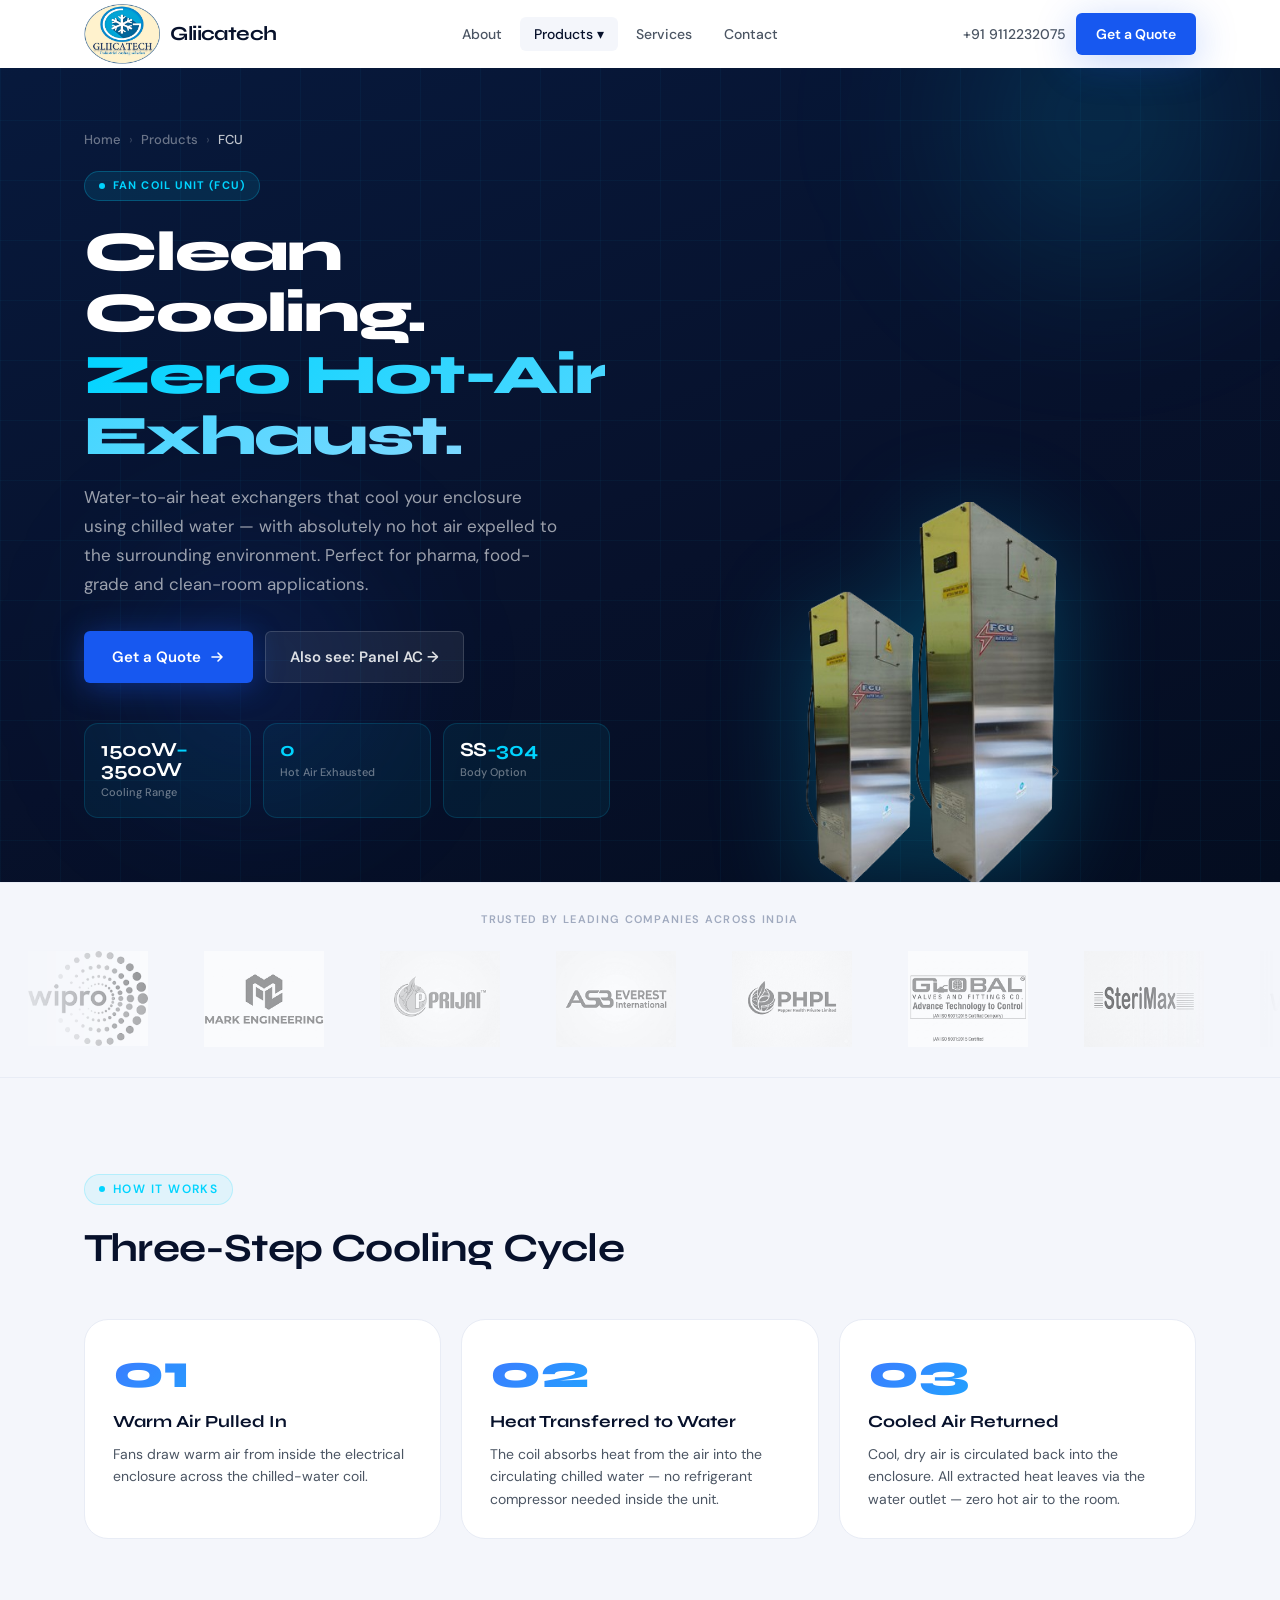
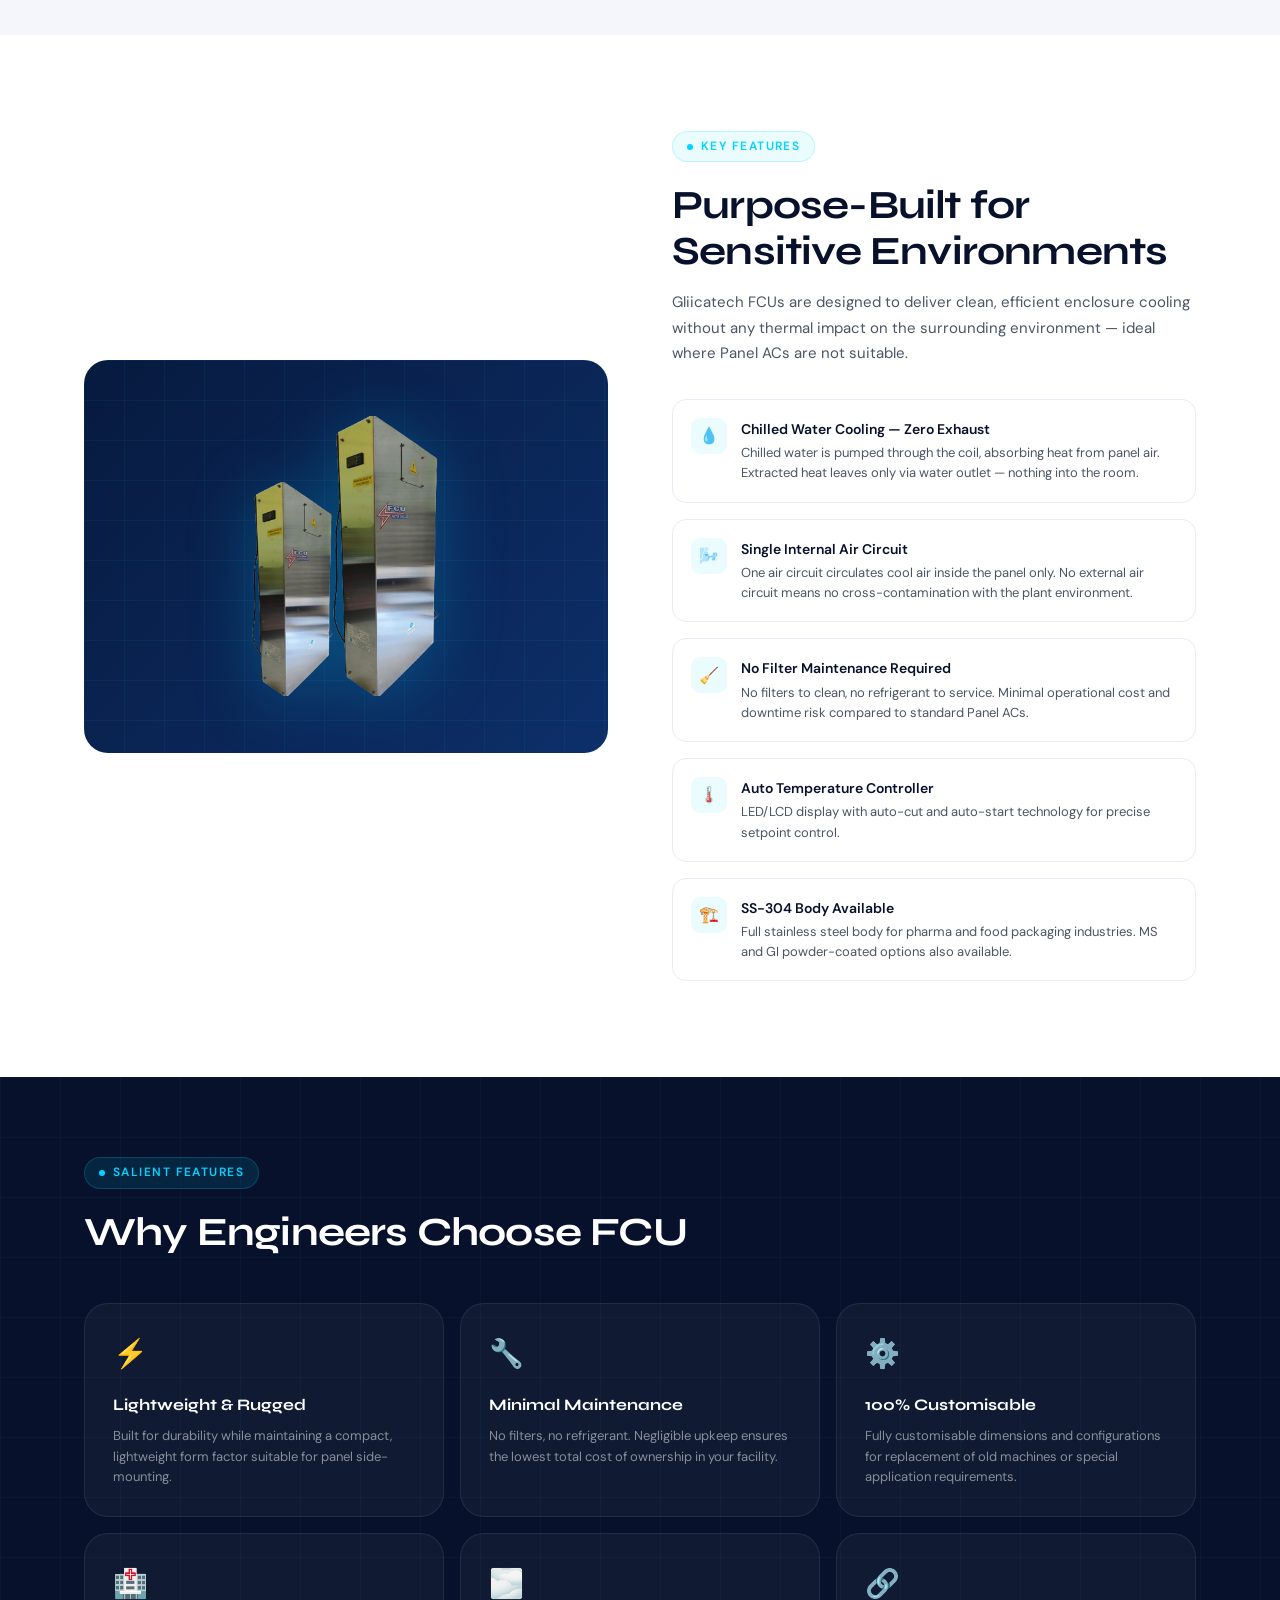
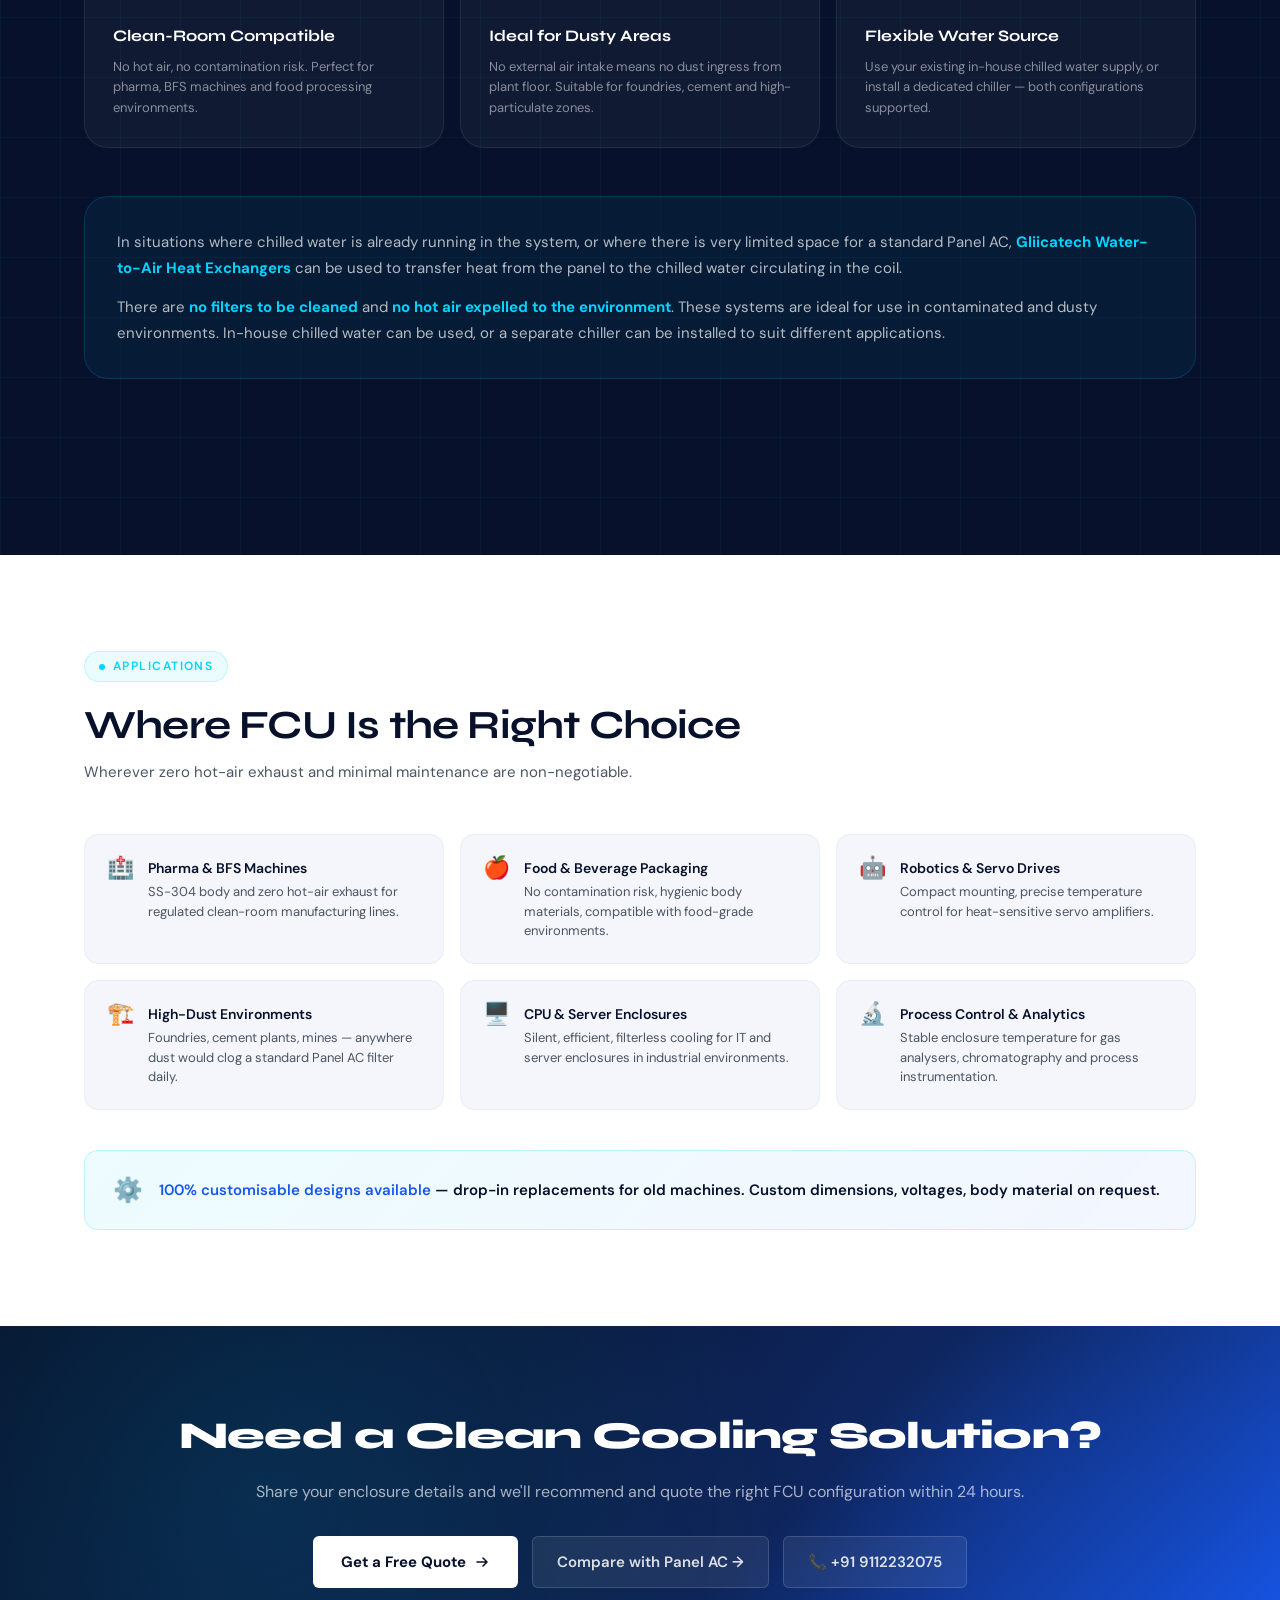
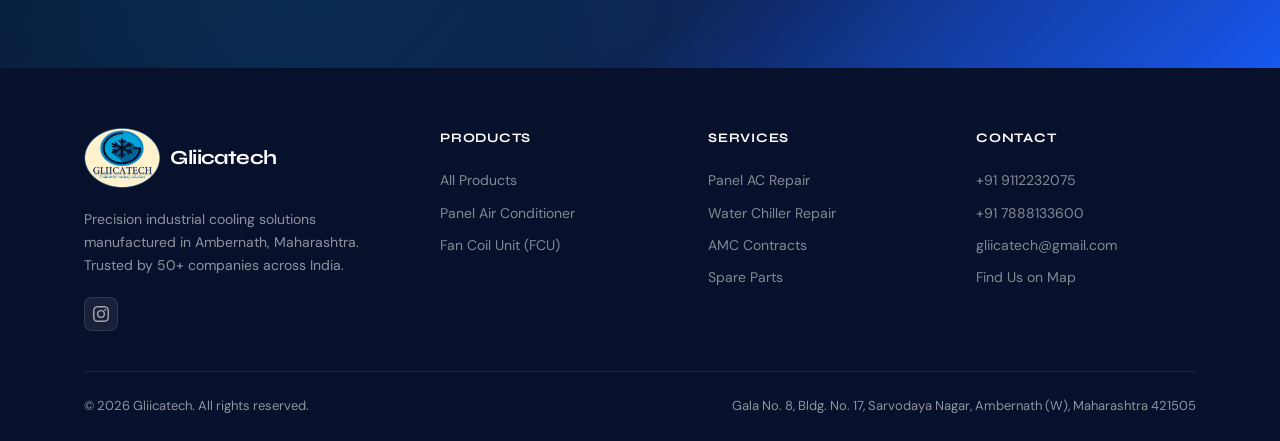
==== fan-coil-unit.html @ f449ea31 "1st commit" ====
<!DOCTYPE html>
<html lang="en">
<head>
  <meta charset="UTF-8">
  <meta name="viewport" content="width=device-width, initial-scale=1.0">
  <title>FCU for Electric Enclosures – Water-to-Air Heat Exchanger | Gliicatech</title>
  <meta name="description" content="Gliicatech FCU (Fan Coil Unit) cools electric enclosures using chilled water — zero hot-air exhaust to the environment. 1500W–3500W, SS-304 body option. Ideal for pharma, food packaging and clean rooms.">
  <meta name="robots" content="index, follow">
  <link rel="canonical" href="https://gliicatechcooling.in/fan-coil-unit.html">
  <meta property="og:type" content="website">
  <meta property="og:url" content="https://gliicatechcooling.in/fan-coil-unit.html">
  <meta property="og:title" content="FCU – Fan Coil Unit for Electric Enclosures | Gliicatech">
  <meta property="og:description" content="Water-to-air heat exchanger for industrial enclosures. Zero hot-air exhaust, 1500W–3500W, SS-304 body. Ideal for pharma and clean-room environments.">
  <meta property="og:image" content="https://gliicatechcooling.in/assets/img/fuc.png">
  <link rel="icon" href="assets/img/favicon.ico" type="image/x-icon">
  <link rel="preconnect" href="https://fonts.googleapis.com">
  <link rel="preconnect" href="https://fonts.gstatic.com" crossorigin>
  <link href="https://fonts.googleapis.com/css2?family=Syne:wght@600;700;800&family=DM+Sans:wght@300;400;500;600&display=swap" rel="stylesheet">
  <script type="application/ld+json">
  {"@context":"https://schema.org","@graph":[{"@type":"WebPage","name":"FCU for Electric Enclosures – Gliicatech","url":"https://gliicatechcooling.in/fan-coil-unit.html","breadcrumb":{"@type":"BreadcrumbList","itemListElement":[{"@type":"ListItem","position":1,"name":"Home","item":"https://gliicatechcooling.in/"},{"@type":"ListItem","position":2,"name":"Products","item":"https://gliicatechcooling.in/products.html"},{"@type":"ListItem","position":3,"name":"FCU","item":"https://gliicatechcooling.in/fan-coil-unit.html"}]}},{"@type":"Product","name":"Gliicatech Fan Coil Unit (FCU)","description":"Water-to-air heat exchanger for industrial electric enclosures. Zero hot-air exhaust. 1500W to 3500W cooling capacity.","brand":{"@type":"Brand","name":"Gliicatech"},"manufacturer":{"@type":"Organization","name":"Gliicatech","url":"https://gliicatechcooling.in"},"offers":{"@type":"Offer","priceCurrency":"INR","availability":"https://schema.org/InStock","seller":{"@type":"Organization","name":"Gliicatech"}}}]}
  </script>
  <style>
    :root{--navy:#07112b;--navy-mid:#0d1f4a;--navy-light:#162860;--blue:#1758f0;--blue-bright:#3d7aff;--cyan:#00d4ff;--white:#ffffff;--off-white:#f4f6fb;--grey-100:#e8ecf5;--grey-300:#a0aabf;--text:#111827;--text-light:#4b5563;--font-head:'Syne',sans-serif;--font-body:'DM Sans',sans-serif;--radius-sm:6px;--radius-md:14px;--radius-lg:24px;--shadow-card:0 2px 20px rgba(7,17,43,.08),0 1px 4px rgba(7,17,43,.04);--shadow-blue:0 8px 40px rgba(23,88,240,.25);--transition:0.28s cubic-bezier(.4,0,.2,1);}
    *,*::before,*::after{box-sizing:border-box;margin:0;padding:0;}
    html{scroll-behavior:smooth;}
    body{font-family:var(--font-body);color:var(--text);background:var(--white);line-height:1.6;-webkit-font-smoothing:antialiased;}
    img{max-width:100%;height:auto;display:block;}
    a{text-decoration:none;color:inherit;}
    ul{list-style:none;}
    .container{max-width:1160px;margin:0 auto;padding:0 24px;}
    .section-tag{display:inline-flex;align-items:center;gap:8px;font-size:12px;font-weight:600;letter-spacing:.12em;text-transform:uppercase;color:var(--cyan);background:rgba(0,212,255,.08);border:1px solid rgba(0,212,255,.2);padding:5px 14px;border-radius:99px;margin-bottom:20px;}
    .section-tag::before{content:'';width:6px;height:6px;background:var(--cyan);border-radius:50%;flex-shrink:0;}
    .section-heading{font-family:var(--font-head);font-size:clamp(26px,3.5vw,40px);font-weight:700;line-height:1.15;color:var(--navy);letter-spacing:-.02em;}
    .btn-primary{display:inline-flex;align-items:center;gap:8px;background:var(--blue);color:#fff;font-family:var(--font-body);font-size:15px;font-weight:600;padding:14px 28px;border-radius:var(--radius-sm);border:none;cursor:pointer;transition:var(--transition);box-shadow:var(--shadow-blue);}
    .btn-primary:hover{background:var(--blue-bright);transform:translateY(-2px);}
    .btn-ghost{display:inline-flex;align-items:center;gap:8px;background:transparent;color:var(--navy);font-family:var(--font-body);font-size:15px;font-weight:600;padding:13px 24px;border-radius:var(--radius-sm);border:1.5px solid var(--grey-100);cursor:pointer;transition:var(--transition);}
    .btn-ghost:hover{border-color:var(--blue);color:var(--blue);}

    /* NAV */
    #navbar{position:fixed;top:0;background-color: white;left:0;right:0;z-index:1000;transition:var(--transition);}
    #navbar.scrolled{background:rgba(255,255,255,.92);backdrop-filter:blur(20px);-webkit-backdrop-filter:blur(20px);border-bottom:1px solid var(--grey-100);box-shadow:0 2px 24px rgba(7,17,43,.06);}
    .nav-inner{display:flex;align-items:center;justify-content:space-between;height:68px;}
    .nav-logo{display:flex;align-items:center;gap:10px;}
    .nav-logo-img{height:60px;width:auto;object-fit:contain;}
    .nav-logo-text{font-family:var(--font-head);font-size:20px;font-weight:700;color:var(--navy);letter-spacing:-.03em;}
    .nav-links{display:flex;align-items:center;gap:4px;}
    .nav-links a{font-size:14px;font-weight:500;color:var(--text-light);padding:8px 14px;border-radius:var(--radius-sm);transition:var(--transition);}
    .nav-links a:hover,.nav-links a.active{color:var(--navy);background:var(--off-white);}
    .nav-links .dropdown{position:relative;}
    .nav-links .dropdown-menu{position:absolute;top:calc(100% + 8px);left:50%;transform:translateX(-50%) translateY(-6px);background:white;border:1px solid var(--grey-100);border-radius:var(--radius-md);padding:8px;min-width:180px;box-shadow:var(--shadow-card);opacity:0;pointer-events:none;transition:var(--transition);}
    .nav-links .dropdown:hover .dropdown-menu{opacity:1;pointer-events:all;transform:translateX(-50%) translateY(0);}
    .nav-links .dropdown-menu a{display:flex;align-items:center;gap:10px;padding:10px 14px;border-radius:var(--radius-sm);color:var(--text);font-size:14px;font-weight:500;width:100%;}
    .nav-links .dropdown-menu a:hover{background:var(--off-white);color:var(--blue);}
    .nav-cta{display:flex;align-items:center;gap:10px;}
    .nav-cta a:first-child{font-size:14px;font-weight:500;color:var(--text-light);transition:var(--transition);}
    .nav-cta a:first-child:hover{color:var(--navy);}
    .hamburger{display:none;flex-direction:column;gap:5px;cursor:pointer;padding:4px;background:none;border:none;}
    .hamburger span{display:block;width:22px;height:2px;background:var(--navy);border-radius:2px;}
    .mobile-menu{display:none;flex-direction:column;background:white;border-top:1px solid var(--grey-100);padding:16px 24px 24px;gap:4px;}
    .mobile-menu.open{display:flex;}
    .mobile-menu a{font-size:16px;font-weight:500;color:var(--text);padding:12px 0;border-bottom:1px solid var(--grey-100);display:block;}

    /* PAGE HERO — FCU uses deeper blue-navy gradient */
    .page-hero{background:linear-gradient(160deg,#071A3E 0%,#07112b 60%,#040D20 100%);padding:130px 0 0;position:relative;overflow:hidden;}
    .page-hero::before{content:'';position:absolute;inset:0;background-image:linear-gradient(rgba(0,212,255,.04) 1px,transparent 1px),linear-gradient(90deg,rgba(0,212,255,.04) 1px,transparent 1px);background-size:60px 60px;}
    .hero-orb{position:absolute;border-radius:50%;filter:blur(80px);pointer-events:none;}
    .hero-orb-1{width:400px;height:400px;background:radial-gradient(circle,rgba(0,212,255,.2) 0%,transparent 70%);top:-80px;right:-20px;}
    .hero-orb-2{width:300px;height:300px;background:radial-gradient(circle,rgba(23,88,240,.25) 0%,transparent 70%);bottom:60px;left:8%;}
    .hero-inner{position:relative;z-index:1;display:grid;grid-template-columns:1fr 1fr;gap:60px;align-items:flex-end;}
    .hero-text{padding-bottom:64px;}
    .breadcrumb{display:flex;align-items:center;gap:8px;margin-bottom:20px;}
    .breadcrumb a,.breadcrumb span{font-size:13px;font-weight:500;color:rgba(255,255,255,.4);transition:var(--transition);}
    .breadcrumb a:hover{color:rgba(255,255,255,.75);}
    .breadcrumb .sep{color:rgba(255,255,255,.18);}
    .breadcrumb .current{color:rgba(255,255,255,.75);}
    .hero-badge{display:inline-flex;align-items:center;gap:8px;background:rgba(0,212,255,.1);border:1px solid rgba(0,212,255,.25);color:var(--cyan);font-size:11px;font-weight:700;letter-spacing:.1em;text-transform:uppercase;padding:5px 14px;border-radius:99px;margin-bottom:20px;}
    .hero-badge-dot{width:6px;height:6px;background:var(--cyan);border-radius:50%;animation:pulse 2s ease infinite;}
    @keyframes pulse{0%,100%{opacity:1;transform:scale(1);}50%{opacity:.6;transform:scale(1.3);}}
    .hero-title{font-family:var(--font-head);font-size:clamp(32px,5vw,56px);font-weight:800;color:white;letter-spacing:-.03em;line-height:1.1;margin-bottom:16px;}
    .hero-title .accent{background:linear-gradient(135deg,var(--cyan),#7dd8ff);-webkit-background-clip:text;-webkit-text-fill-color:transparent;background-clip:text;}
    .hero-desc{font-size:17px;color:rgba(255,255,255,.6);line-height:1.7;margin-bottom:32px;max-width:480px;}
    .hero-actions{display:flex;gap:12px;flex-wrap:wrap;margin-bottom:40px;}
    .btn-primary-hero{display:inline-flex;align-items:center;gap:8px;background:var(--blue);color:white;font-family:var(--font-body);font-size:15px;font-weight:600;padding:14px 28px;border-radius:var(--radius-sm);border:none;cursor:pointer;transition:var(--transition);box-shadow:0 4px 30px rgba(23,88,240,.4);}
    .btn-primary-hero:hover{background:var(--blue-bright);transform:translateY(-2px);}
    .btn-ghost-hero{display:inline-flex;align-items:center;gap:8px;background:rgba(255,255,255,.07);color:rgba(255,255,255,.85);font-family:var(--font-body);font-size:15px;font-weight:600;padding:13px 24px;border-radius:var(--radius-sm);border:1px solid rgba(255,255,255,.15);cursor:pointer;transition:var(--transition);}
    .btn-ghost-hero:hover{background:rgba(255,255,255,.12);color:white;}
    .hero-quick-specs{display:grid;grid-template-columns:repeat(3,1fr);gap:12px;}
    .qs-card{background:rgba(0,212,255,.06);border:1px solid rgba(0,212,255,.15);border-radius:var(--radius-md);padding:16px;}
    .qs-value{font-family:var(--font-head);font-size:20px;font-weight:700;color:white;letter-spacing:-.02em;line-height:1;margin-bottom:4px;}
    .qs-value em{color:var(--cyan);font-style:normal;}
    .qs-label{font-size:11px;color:rgba(255,255,255,.4);font-weight:500;}
    .hero-img-col{display:flex;align-items:flex-end;justify-content:center;}
    .hero-product-img{max-height:380px;width:auto;object-fit:contain;filter:drop-shadow(0 16px 48px rgba(0,212,255,.25));animation:floatUp .9s ease both;}
    @keyframes floatUp{from{opacity:0;transform:translateY(30px);}to{opacity:1;transform:translateY(0);}}
    .hero-img-placeholder{font-size:160px;line-height:1;padding-bottom:20px;filter:drop-shadow(0 8px 32px rgba(0,212,255,.3));}

    /* CLIENTS */
    #clients{background:var(--off-white);border-top:1px solid var(--grey-100);border-bottom:1px solid var(--grey-100);padding:28px 0;overflow:hidden;}
    .clients-label{font-size:11px;font-weight:600;letter-spacing:.12em;text-transform:uppercase;color:var(--grey-300);text-align:center;margin-bottom:20px;}
    .ticker-wrap{overflow:hidden;mask-image:linear-gradient(to right,transparent,black 12%,black 88%,transparent);-webkit-mask-image:linear-gradient(to right,transparent,black 12%,black 88%,transparent);}
    .ticker-track{display:flex;align-items:center;animation:ticker 40s linear infinite;width:max-content;}
    .ticker-track:hover{animation-play-state:paused;}
    .ticker-logo-item{flex-shrink:0;display:flex;align-items:center;justify-content:center;padding:0 28px;}
    .ticker-logo-item img{height:100px;width:auto;max-width:120px;object-fit:contain;filter:grayscale(100%) opacity(0.55);transition:filter var(--transition);}
    .ticker-logo-item:hover img{filter:grayscale(0%) opacity(1);}
    @keyframes ticker{0%{transform:translateX(0);}100%{transform:translateX(-50%);}}

    /* HOW IT WORKS */
    #how{padding:96px 0;background:var(--off-white);}
    .how-grid{display:grid;grid-template-columns:repeat(3,1fr);gap:20px;margin-top:48px;}
    .how-step{background:white;border:1px solid var(--grey-100);border-radius:var(--radius-lg);padding:28px;position:relative;transition:var(--transition);}
    .how-step:hover{border-color:rgba(0,212,255,.3);box-shadow:var(--shadow-card);}
    .how-step-num{font-family:var(--font-head);font-size:48px;font-weight:800;background:linear-gradient(135deg,var(--blue-bright),var(--cyan));-webkit-background-clip:text;-webkit-text-fill-color:transparent;background-clip:text;line-height:1;margin-bottom:12px;}
    .how-step h4{font-family:var(--font-head);font-size:17px;font-weight:700;color:var(--navy);margin-bottom:8px;}
    .how-step p{font-size:14px;color:var(--text-light);line-height:1.6;}

    /* FEATURES */
    #features{padding:96px 0;}
    .features-grid{display:grid;grid-template-columns:1fr 1fr;gap:64px;align-items:center;}
    .features-img-wrap{border-radius:var(--radius-lg);overflow:hidden;background:linear-gradient(135deg,#071A3E,#0D2F6A);aspect-ratio:4/3;display:flex;align-items:center;justify-content:center;position:relative;}
    .features-img-wrap::after{content:'';position:absolute;inset:0;background-image:linear-gradient(rgba(0,212,255,.06) 1px,transparent 1px),linear-gradient(90deg,rgba(0,212,255,.06) 1px,transparent 1px);background-size:40px 40px;}
    .features-real-img{position:relative;z-index:1;max-height:280px;width:auto;object-fit:contain;filter:drop-shadow(0 8px 32px rgba(0,212,255,.25));}
    .features-placeholder{position:relative;z-index:1;font-size:100px;filter:drop-shadow(0 4px 20px rgba(0,212,255,.25));}
    .feature-list{display:flex;flex-direction:column;gap:16px;margin-top:32px;}
    .feature-item{display:flex;gap:14px;align-items:flex-start;padding:18px;border:1px solid var(--grey-100);border-radius:var(--radius-md);transition:var(--transition);}
    .feature-item:hover{border-color:rgba(0,212,255,.3);background:rgba(0,212,255,.02);}
    .fi-icon{width:36px;height:36px;background:rgba(0,212,255,.08);border-radius:9px;display:flex;align-items:center;justify-content:center;font-size:16px;flex-shrink:0;}
    .fi-title{font-size:14px;font-weight:600;color:var(--navy);margin-bottom:3px;}
    .fi-desc{font-size:13px;color:var(--text-light);line-height:1.55;}

    /* SALIENT FEATURES */
    #salient{padding:0 0 96px;background:var(--navy);position:relative;overflow:hidden;}
    #salient::before{content:'';position:absolute;inset:0;background-image:linear-gradient(rgba(0,212,255,.04) 1px,transparent 1px),linear-gradient(90deg,rgba(0,212,255,.04) 1px,transparent 1px);background-size:60px 60px;}
    .salient-inner{position:relative;z-index:1;padding:80px 0;}
    #salient .section-tag{color:var(--cyan);background:rgba(0,212,255,.1);border-color:rgba(0,212,255,.2);}
    #salient .section-heading{color:white;}
    .salient-grid{display:grid;grid-template-columns:repeat(3,1fr);gap:16px;margin-top:48px;}
    .salient-card{background:rgba(255,255,255,.04);border:1px solid rgba(255,255,255,.08);border-radius:var(--radius-lg);padding:28px;transition:var(--transition);}
    .salient-card:hover{background:rgba(0,212,255,.06);border-color:rgba(0,212,255,.25);}
    .salient-icon{font-size:28px;margin-bottom:16px;}
    .salient-title{font-family:var(--font-head);font-size:16px;font-weight:700;color:white;margin-bottom:8px;}
    .salient-desc{font-size:13px;color:rgba(255,255,255,.5);line-height:1.6;}

    /* INFO BLOCK */
    .info-block{background:rgba(0,212,255,.05);border:1px solid rgba(0,212,255,.15);border-radius:var(--radius-lg);padding:32px;margin-top:48px;position:relative;z-index:1;}
    .info-block p{font-size:15px;color:rgba(255,255,255,.7);line-height:1.75;margin-bottom:12px;}
    .info-block p:last-child{margin-bottom:0;}
    .info-block strong{color:var(--cyan);}

    /* APPLICATIONS */
    #applications{padding:96px 0;}
    .app-grid{display:grid;grid-template-columns:repeat(3,1fr);gap:16px;margin-top:48px;}
    .app-card{background:var(--off-white);border:1px solid var(--grey-100);border-radius:var(--radius-md);padding:22px;transition:var(--transition);display:flex;align-items:flex-start;gap:14px;}
    .app-card:hover{border-color:rgba(0,212,255,.3);background:rgba(0,212,255,.02);}
    .app-icon{font-size:22px;flex-shrink:0;line-height:1;}
    .app-card h4{font-size:14px;font-weight:600;color:var(--navy);margin-bottom:3px;}
    .app-card p{font-size:13px;color:var(--text-light);line-height:1.5;}

    /* CUSTOM BANNER */
    .custom-banner{background:linear-gradient(135deg,rgba(0,212,255,.07),rgba(23,88,240,.05));border:1px solid rgba(0,212,255,.2);border-radius:var(--radius-md);padding:20px 28px;display:flex;align-items:center;gap:16px;margin-bottom:0;}
    .custom-banner-icon{font-size:24px;flex-shrink:0;}
    .custom-banner p{font-size:15px;font-weight:600;color:var(--navy);margin:0;}
    .custom-banner p span{color:var(--blue);}

    /* CTA */
    #cta-strip{padding:80px 0;background:linear-gradient(135deg,var(--navy) 0%,var(--navy-mid) 60%,var(--blue) 100%);position:relative;overflow:hidden;text-align:center;}
    #cta-strip::before{content:'';position:absolute;inset:0;background-image:radial-gradient(circle at 20% 50%,rgba(0,212,255,.12) 0%,transparent 50%),radial-gradient(circle at 80% 50%,rgba(23,88,240,.2) 0%,transparent 50%);}
    #cta-strip .container{position:relative;z-index:1;}
    #cta-strip h2{font-family:var(--font-head);font-size:clamp(22px,4vw,38px);font-weight:800;color:white;letter-spacing:-.02em;margin-bottom:12px;}
    #cta-strip p{font-size:16px;color:rgba(255,255,255,.65);margin-bottom:32px;}
    .cta-buttons{display:flex;gap:14px;justify-content:center;flex-wrap:wrap;}
    .btn-white{display:inline-flex;align-items:center;gap:8px;background:white;color:var(--navy);font-family:var(--font-body);font-size:15px;font-weight:700;padding:14px 28px;border-radius:var(--radius-sm);border:none;cursor:pointer;transition:var(--transition);}
    .btn-white:hover{background:var(--grey-100);transform:translateY(-2px);}

    /* FOOTER */
    #footer{background:var(--navy);color:rgba(255,255,255,.55);}
    .footer-top{padding:60px 0 40px;display:grid;grid-template-columns:1.4fr 1fr 1fr 1fr;gap:48px;border-bottom:1px solid rgba(255,255,255,.08);}
    .footer-brand-desc{font-size:14px;line-height:1.65;margin-bottom:20px;margin-top:12px;}
    .footer-social{display:flex;gap:10px;}
    .footer-social a{width:34px;height:34px;background:rgba(255,255,255,.07);border:1px solid rgba(255,255,255,.1);border-radius:8px;display:flex;align-items:center;justify-content:center;color:rgba(255,255,255,.6);transition:var(--transition);}
    .footer-social a:hover{background:var(--blue);border-color:var(--blue);color:white;}
    .footer-col-title{font-family:var(--font-head);font-size:13px;font-weight:700;color:white;letter-spacing:.06em;text-transform:uppercase;margin-bottom:20px;}
    .footer-links{display:flex;flex-direction:column;gap:10px;}
    .footer-links a{font-size:14px;color:rgba(255,255,255,.5);transition:var(--transition);}
    .footer-links a:hover{color:white;}
    .footer-bottom{display:flex;align-items:center;justify-content:space-between;padding:24px 0;font-size:13px;flex-wrap:wrap;gap:12px;}

    /* RESPONSIVE */
    @media(max-width:1024px){.hero-inner{grid-template-columns:1fr;}.hero-img-col{display:none;}.features-grid{grid-template-columns:1fr;gap:40px;}.how-grid{grid-template-columns:1fr 1fr;}.salient-grid{grid-template-columns:1fr 1fr;}.app-grid{grid-template-columns:1fr 1fr;}.footer-top{grid-template-columns:1fr 1fr;gap:32px;}}
    @media(max-width:768px){.nav-links,.nav-cta{display:none;}.hamburger{display:flex;}.how-grid,.salient-grid,.app-grid{grid-template-columns:1fr;}.hero-quick-specs{grid-template-columns:1fr 1fr;}.footer-top{grid-template-columns:1fr;}.footer-bottom{flex-direction:column;text-align:center;}}
    @media(max-width:480px){.hero-actions{flex-direction:column;}.hero-quick-specs{grid-template-columns:1fr;}}
  </style>
</head>
<body>

<!-- NAVBAR -->
<nav id="navbar" role="navigation" aria-label="Main navigation">
  <div class="container">
    <div class="nav-inner">
      <a href="index.html" class="nav-logo" aria-label="Gliicatech home">
        <img src="assets/img/logo.png" alt="Gliicatech" class="nav-logo-img">
        <span class="nav-logo-text">Gliicatech</span>
      </a>
      <ul class="nav-links">
        <li><a href="index.html#about">About</a></li>
        <li class="dropdown">
          <a href="products.html" class="active">Products ▾</a>
          <ul class="dropdown-menu">
            <li><a href="panel-ac.html">🌀 Panel AC</a></li>
            <li><a href="fan-coil-unit.html" class="active">💧 FCU</a></li>
          </ul>
        </li>
        <li><a href="index.html#services">Services</a></li>
        <li><a href="index.html#contact">Contact</a></li>
      </ul>
      <div class="nav-cta">
        <a href="tel:+919112232075">+91 9112232075</a>
        <a href="index.html#contact" class="btn-primary" style="padding:10px 20px;font-size:14px;">Get a Quote</a>
      </div>
      <button class="hamburger" id="hamburgerBtn" aria-label="Open menu" aria-expanded="false">
        <span></span><span></span><span></span>
      </button>
    </div>
  </div>
  <div class="mobile-menu" id="mobileMenu">
    <a href="index.html#about">About</a>
    <a href="products.html">Products</a>
    <a href="panel-ac.html" style="padding-left:24px;font-size:14px;color:#586075">→ Panel AC</a>
    <a href="fan-coil-unit.html" style="padding-left:24px;font-size:14px;color:#1758f0;font-weight:600">→ FCU (current)</a>
    <a href="index.html#services">Services</a>
    <a href="index.html#contact">Contact</a>
    <a href="tel:+919112232075" style="color:#1758f0;font-weight:700">+91 9112232075</a>
  </div>
</nav>

<!-- HERO -->
<section class="page-hero" aria-labelledby="hero-title">
  <div class="hero-orb hero-orb-1" aria-hidden="true"></div>
  <div class="hero-orb hero-orb-2" aria-hidden="true"></div>
  <div class="container">
    <div class="hero-inner">
      <div class="hero-text">
        <nav class="breadcrumb" aria-label="Breadcrumb">
          <a href="index.html">Home</a><span class="sep">›</span>
          <a href="products.html">Products</a><span class="sep">›</span>
          <span class="current">FCU</span>
        </nav>
        <div class="hero-badge"><span class="hero-badge-dot"></span>Fan Coil Unit (FCU)</div>
        <h1 class="hero-title" id="hero-title">
          Clean Cooling.<br><span class="accent">Zero Hot-Air Exhaust.</span>
        </h1>
        <p class="hero-desc">Water-to-air heat exchangers that cool your enclosure using chilled water — with absolutely no hot air expelled to the surrounding environment. Perfect for pharma, food-grade and clean-room applications.</p>
        <div class="hero-actions">
          <a href="index.html#contact" class="btn-primary-hero">
            Get a Quote
            <svg width="16" height="16" viewBox="0 0 16 16" fill="none"><path d="M3 8h10M9 4l4 4-4 4" stroke="currentColor" stroke-width="1.6" stroke-linecap="round" stroke-linejoin="round"/></svg>
          </a>
          <a href="panel-ac.html" class="btn-ghost-hero">Also see: Panel AC →</a>
        </div>
        <div class="hero-quick-specs" role="list" aria-label="Key specifications">
          <div class="qs-card" role="listitem">
            <div class="qs-value">1500W<em>–</em>3500W</div>
            <div class="qs-label">Cooling Range</div>
          </div>
          <div class="qs-card" role="listitem">
            <div class="qs-value"><em>0</em></div>
            <div class="qs-label">Hot Air Exhausted</div>
          </div>
          <div class="qs-card" role="listitem">
            <div class="qs-value">SS<em>-304</em></div>
            <div class="qs-label">Body Option</div>
          </div>
        </div>
      </div>
      <div class="hero-img-col" aria-hidden="true">
        <img src="assets/img/fuc.png" alt="" class="hero-product-img"
             onerror="this.style.display='none';this.nextElementSibling.style.display='block'">
        <span class="hero-img-placeholder" style="display:none">💧</span>
      </div>
    </div>
  </div>
</section>

<!-- TRUSTED BY CLIENTS -->
<section id="clients" aria-label="Our clients">
  <p class="clients-label">Trusted by leading companies across India</p>
  <div class="ticker-wrap">
    <div class="ticker-track" role="list" aria-label="Client logos">
      <div class="ticker-logo-item" role="listitem"><img src="assets/img/wipro.png" loading="lazy" alt="Wipro"></div>
      <div class="ticker-logo-item" role="listitem"><img src="assets/img/SteriMax.png" loading="lazy" alt="SteriMax"></div>
      <div class="ticker-logo-item" role="listitem"><img src="assets/img/ASB_International.png" loading="lazy" alt="ASB International"></div>
      <div class="ticker-logo-item" role="listitem"><img src="assets/img/BALAJI_INDUSTRIES.png" loading="lazy" alt="Balaji Industries"></div>
      <div class="ticker-logo-item" role="listitem"><img src="assets/img/GLOBAL_VALVES_AND_FITTINGS_CO.png" loading="lazy" alt="Global Valves and Fittings"></div>
      <div class="ticker-logo-item" role="listitem"><img src="assets/img/PHPL_Pepper_Health_Private_Limited.png" loading="lazy" alt="Pepper Health"></div>
      <div class="ticker-logo-item" role="listitem"><img src="assets/img/MARK_ENGINEERING.png" loading="lazy" alt="Mark Engineering"></div>
      <div class="ticker-logo-item" role="listitem"><img src="assets/img/PARI.png" loading="lazy" alt="PARI"></div>
      <div class="ticker-logo-item" role="listitem"><img src="assets/img/EVEREST.png" loading="lazy" alt="Everest"></div>
      <div class="ticker-logo-item" role="listitem"><img src="assets/img/PIANO_PRESITEL.png" loading="lazy" alt="Piano Presitel"></div>
      <div class="ticker-logo-item" role="listitem"><img src="assets/img/wiseart.png" loading="lazy" alt="Wiseart"></div>
      <div class="ticker-logo-item" role="listitem"><img src="assets/img/PRIJAI.png" loading="lazy" alt="Prijai"></div>
      <div class="ticker-logo-item" role="listitem"><img src="assets/img/SHRI_KHEMISATI_PROCESSORS.png" loading="lazy" alt="Shri Khemisati Processors"></div>
      <div class="ticker-logo-item" role="listitem"><img src="assets/img/SDWL_Shetrunjay_Dyeing_&_Weaving_Mills_Ltd.png" loading="lazy" alt="Shetrunjay Dyeing &amp; Weaving"></div>
      <!-- Duplicates -->
      <div class="ticker-logo-item" aria-hidden="true"><img src="assets/img/wipro.png" loading="lazy" alt=""></div>
      <div class="ticker-logo-item" aria-hidden="true"><img src="assets/img/SteriMax.png" loading="lazy" alt=""></div>
      <div class="ticker-logo-item" aria-hidden="true"><img src="assets/img/ASB_International.png" loading="lazy" alt=""></div>
      <div class="ticker-logo-item" aria-hidden="true"><img src="assets/img/BALAJI_INDUSTRIES.png" loading="lazy" alt=""></div>
      <div class="ticker-logo-item" aria-hidden="true"><img src="assets/img/GLOBAL_VALVES_AND_FITTINGS_CO.png" loading="lazy" alt=""></div>
      <div class="ticker-logo-item" aria-hidden="true"><img src="assets/img/PHPL_Pepper_Health_Private_Limited.png" loading="lazy" alt=""></div>
      <div class="ticker-logo-item" aria-hidden="true"><img src="assets/img/MARK_ENGINEERING.png" loading="lazy" alt=""></div>
      <div class="ticker-logo-item" aria-hidden="true"><img src="assets/img/PARI.png" loading="lazy" alt=""></div>
      <div class="ticker-logo-item" aria-hidden="true"><img src="assets/img/EVEREST.png" loading="lazy" alt=""></div>
      <div class="ticker-logo-item" aria-hidden="true"><img src="assets/img/PIANO_PRESITEL.png" loading="lazy" alt=""></div>
      <div class="ticker-logo-item" aria-hidden="true"><img src="assets/img/wiseart.png" loading="lazy" alt=""></div>
      <div class="ticker-logo-item" aria-hidden="true"><img src="assets/img/PRIJAI.png" loading="lazy" alt=""></div>
      <div class="ticker-logo-item" aria-hidden="true"><img src="assets/img/SHRI_KHEMISATI_PROCESSORS.png" loading="lazy" alt=""></div>
      <div class="ticker-logo-item" aria-hidden="true"><img src="assets/img/SDWL_Shetrunjay_Dyeing_&_Weaving_Mills_Ltd.png" loading="lazy" alt=""></div>
    </div>
  </div>
</section>

<!-- HOW IT WORKS -->
<section id="how" aria-labelledby="how-heading">
  <div class="container">
    <div class="section-tag">How It Works</div>
    <h2 class="section-heading" id="how-heading">Three-Step Cooling Cycle</h2>
    <div class="how-grid">
      <div class="how-step">
        <div class="how-step-num">01</div>
        <h4>Warm Air Pulled In</h4>
        <p>Fans draw warm air from inside the electrical enclosure across the chilled-water coil.</p>
      </div>
      <div class="how-step">
        <div class="how-step-num">02</div>
        <h4>Heat Transferred to Water</h4>
        <p>The coil absorbs heat from the air into the circulating chilled water — no refrigerant compressor needed inside the unit.</p>
      </div>
      <div class="how-step">
        <div class="how-step-num">03</div>
        <h4>Cooled Air Returned</h4>
        <p>Cool, dry air is circulated back into the enclosure. All extracted heat leaves via the water outlet — zero hot air to the room.</p>
      </div>
    </div>
  </div>
</section>

<!-- FEATURES -->
<section id="features" aria-labelledby="features-heading">
  <div class="container">
    <div class="features-grid">
      <div class="features-img-wrap">
        <img src="assets/img/fuc.png" alt="Gliicatech Fan Coil Unit FCU" class="features-real-img"
             onerror="this.style.display='none';this.nextElementSibling.style.display='block'">
        <span class="features-placeholder" style="display:none">💧</span>
      </div>
      <div>
        <div class="section-tag">Key Features</div>
        <h2 class="section-heading" id="features-heading">Purpose-Built for Sensitive Environments</h2>
        <p style="font-size:15px;color:var(--text-light);line-height:1.7;margin:16px 0 28px">Gliicatech FCUs are designed to deliver clean, efficient enclosure cooling without any thermal impact on the surrounding environment — ideal where Panel ACs are not suitable.</p>
        <div class="feature-list">
          <div class="feature-item">
            <div class="fi-icon">💧</div>
            <div><div class="fi-title">Chilled Water Cooling — Zero Exhaust</div><div class="fi-desc">Chilled water is pumped through the coil, absorbing heat from panel air. Extracted heat leaves only via water outlet — nothing into the room.</div></div>
          </div>
          <div class="feature-item">
            <div class="fi-icon">🌬️</div>
            <div><div class="fi-title">Single Internal Air Circuit</div><div class="fi-desc">One air circuit circulates cool air inside the panel only. No external air circuit means no cross-contamination with the plant environment.</div></div>
          </div>
          <div class="feature-item">
            <div class="fi-icon">🧹</div>
            <div><div class="fi-title">No Filter Maintenance Required</div><div class="fi-desc">No filters to clean, no refrigerant to service. Minimal operational cost and downtime risk compared to standard Panel ACs.</div></div>
          </div>
          <div class="feature-item">
            <div class="fi-icon">🌡️</div>
            <div><div class="fi-title">Auto Temperature Controller</div><div class="fi-desc">LED/LCD display with auto-cut and auto-start technology for precise setpoint control.</div></div>
          </div>
          <div class="feature-item">
            <div class="fi-icon">🏗️</div>
            <div><div class="fi-title">SS-304 Body Available</div><div class="fi-desc">Full stainless steel body for pharma and food packaging industries. MS and GI powder-coated options also available.</div></div>
          </div>
        </div>
      </div>
    </div>
  </div>
</section>

<!-- SALIENT FEATURES + INFO -->
<section id="salient" aria-labelledby="salient-heading">
  <div class="container">
    <div class="salient-inner">
      <div class="section-tag">Salient Features</div>
      <h2 class="section-heading" id="salient-heading">Why Engineers Choose FCU</h2>
      <div class="salient-grid">
        <div class="salient-card">
          <div class="salient-icon">⚡</div>
          <div class="salient-title">Lightweight &amp; Rugged</div>
          <p class="salient-desc">Built for durability while maintaining a compact, lightweight form factor suitable for panel side-mounting.</p>
        </div>
        <div class="salient-card">
          <div class="salient-icon">🔧</div>
          <div class="salient-title">Minimal Maintenance</div>
          <p class="salient-desc">No filters, no refrigerant. Negligible upkeep ensures the lowest total cost of ownership in your facility.</p>
        </div>
        <div class="salient-card">
          <div class="salient-icon">⚙️</div>
          <div class="salient-title">100% Customisable</div>
          <p class="salient-desc">Fully customisable dimensions and configurations for replacement of old machines or special application requirements.</p>
        </div>
        <div class="salient-card">
          <div class="salient-icon">🏥</div>
          <div class="salient-title">Clean-Room Compatible</div>
          <p class="salient-desc">No hot air, no contamination risk. Perfect for pharma, BFS machines and food processing environments.</p>
        </div>
        <div class="salient-card">
          <div class="salient-icon">🌫️</div>
          <div class="salient-title">Ideal for Dusty Areas</div>
          <p class="salient-desc">No external air intake means no dust ingress from plant floor. Suitable for foundries, cement and high-particulate zones.</p>
        </div>
        <div class="salient-card">
          <div class="salient-icon">🔗</div>
          <div class="salient-title">Flexible Water Source</div>
          <p class="salient-desc">Use your existing in-house chilled water supply, or install a dedicated chiller — both configurations supported.</p>
        </div>
      </div>
      <div class="info-block" role="note">
        <p>In situations where chilled water is already running in the system, or where there is very limited space for a standard Panel AC, <strong>Gliicatech Water-to-Air Heat Exchangers</strong> can be used to transfer heat from the panel to the chilled water circulating in the coil.</p>
        <p>There are <strong>no filters to be cleaned</strong> and <strong>no hot air expelled to the environment</strong>. These systems are ideal for use in contaminated and dusty environments. In-house chilled water can be used, or a separate chiller can be installed to suit different applications.</p>
      </div>
    </div>
  </div>
</section>

<!-- APPLICATIONS -->
<section id="applications" aria-labelledby="app-heading">
  <div class="container">
    <div class="section-tag">Applications</div>
    <h2 class="section-heading" id="app-heading">Where FCU Is the Right Choice</h2>
    <p style="font-size:15px;color:var(--text-light);line-height:1.7;margin:12px 0 0;max-width:560px">Wherever zero hot-air exhaust and minimal maintenance are non-negotiable.</p>
    <div class="app-grid">
      <div class="app-card"><span class="app-icon">🏥</span><div><h4>Pharma &amp; BFS Machines</h4><p>SS-304 body and zero hot-air exhaust for regulated clean-room manufacturing lines.</p></div></div>
      <div class="app-card"><span class="app-icon">🍎</span><div><h4>Food &amp; Beverage Packaging</h4><p>No contamination risk, hygienic body materials, compatible with food-grade environments.</p></div></div>
      <div class="app-card"><span class="app-icon">🤖</span><div><h4>Robotics &amp; Servo Drives</h4><p>Compact mounting, precise temperature control for heat-sensitive servo amplifiers.</p></div></div>
      <div class="app-card"><span class="app-icon">🏗️</span><div><h4>High-Dust Environments</h4><p>Foundries, cement plants, mines — anywhere dust would clog a standard Panel AC filter daily.</p></div></div>
      <div class="app-card"><span class="app-icon">🖥️</span><div><h4>CPU &amp; Server Enclosures</h4><p>Silent, efficient, filterless cooling for IT and server enclosures in industrial environments.</p></div></div>
      <div class="app-card"><span class="app-icon">🔬</span><div><h4>Process Control &amp; Analytics</h4><p>Stable enclosure temperature for gas analysers, chromatography and process instrumentation.</p></div></div>
    </div>
    <div style="margin-top:40px">
      <div class="custom-banner" role="note">
        <span class="custom-banner-icon">⚙️</span>
        <p><span>100% customisable designs available</span> — drop-in replacements for old machines. Custom dimensions, voltages, body material on request.</p>
      </div>
    </div>
  </div>
</section>

<!-- CTA -->
<section id="cta-strip" aria-label="Call to action">
  <div class="container">
    <h2>Need a Clean Cooling Solution?</h2>
    <p>Share your enclosure details and we'll recommend and quote the right FCU configuration within 24 hours.</p>
    <div class="cta-buttons">
      <a href="index.html#contact" class="btn-white">
        Get a Free Quote
        <svg width="16" height="16" viewBox="0 0 16 16" fill="none"><path d="M3 8h10M9 4l4 4-4 4" stroke="currentColor" stroke-width="1.6" stroke-linecap="round" stroke-linejoin="round"/></svg>
      </a>
      <a href="panel-ac.html" class="btn-ghost-hero">Compare with Panel AC →</a>
      <a href="tel:+919112232075" class="btn-ghost-hero">📞 +91 9112232075</a>
    </div>
  </div>
</section>

<!-- FOOTER -->
<footer id="footer" role="contentinfo">
  <div class="container">
    <div class="footer-top">
      <div>
        <a href="index.html" class="nav-logo" style="display:inline-flex">
          <img src="assets/img/logo.png" alt="Gliicatech" class="nav-logo-img">
          <span class="nav-logo-text" style="color:white">Gliicatech</span>
        </a>
        <p class="footer-brand-desc">Precision industrial cooling solutions manufactured in Ambernath, Maharashtra. Trusted by 50+ companies across India.</p>
        <div class="footer-social">
          <a href="https://www.instagram.com/gliicatech/" aria-label="Instagram" target="_blank" rel="noopener noreferrer">
            <svg width="16" height="16" fill="currentColor" viewBox="0 0 16 16"><path d="M8 0C5.829 0 5.556.01 4.703.048 3.85.088 3.269.222 2.76.42a3.917 3.917 0 0 0-1.417.923A3.927 3.927 0 0 0 .42 2.76C.222 3.268.087 3.85.048 4.7.01 5.555 0 5.827 0 8.001c0 2.172.01 2.444.048 3.297.04.852.174 1.433.372 1.942.205.526.478.972.923 1.417.444.445.89.719 1.416.923.51.198 1.09.333 1.942.372C5.555 15.99 5.827 16 8 16s2.444-.01 3.298-.048c.851-.04 1.434-.174 1.943-.372a3.916 3.916 0 0 0 1.416-.923c.445-.445.718-.891.923-1.417.197-.509.332-1.09.372-1.942C15.99 10.445 16 10.173 16 8s-.01-2.445-.048-3.299c-.04-.851-.175-1.433-.372-1.941a3.926 3.926 0 0 0-.923-1.417A3.911 3.911 0 0 0 13.24.42c-.51-.198-1.092-.333-1.943-.372C10.443.01 10.172 0 7.998 0h.003zm-.717 1.442h.718c2.136 0 2.389.007 3.232.046.78.035 1.204.166 1.486.275.373.145.64.319.92.599.28.28.453.546.598.92.11.281.24.705.275 1.485.039.843.047 1.096.047 3.231s-.008 2.389-.047 3.232c-.035.78-.166 1.203-.275 1.485a2.47 2.47 0 0 1-.599.919c-.28.28-.546.453-.92.598-.28.11-.704.24-1.485.276-.843.038-1.096.047-3.232.047s-2.39-.009-3.233-.047c-.78-.036-1.203-.166-1.485-.276a2.478 2.478 0 0 1-.92-.598 2.48 2.48 0 0 1-.6-.92c-.109-.281-.24-.705-.275-1.485-.038-.843-.046-1.096-.046-3.233 0-2.136.008-2.388.046-3.231.036-.78.166-1.204.276-1.486.145-.373.319-.64.599-.92.28-.28.546-.453.92-.598.282-.11.705-.24 1.485-.276.738-.034 1.024-.044 2.515-.045v.002zm4.988 1.328a.96.96 0 1 0 0 1.92.96.96 0 0 0 0-1.92zm-4.27 1.122a4.109 4.109 0 1 0 0 8.217 4.109 4.109 0 0 0 0-8.217zm0 1.441a2.667 2.667 0 1 1 0 5.334 2.667 2.667 0 0 1 0-5.334z"/></svg>
          </a>
        </div>
      </div>
      <div>
        <div class="footer-col-title">Products</div>
        <nav class="footer-links"><a href="products.html">All Products</a><a href="panel-ac.html">Panel Air Conditioner</a><a href="fan-coil-unit.html">Fan Coil Unit (FCU)</a></nav>
      </div>
      <div>
        <div class="footer-col-title">Services</div>
        <nav class="footer-links"><a href="index.html#services">Panel AC Repair</a><a href="index.html#services">Water Chiller Repair</a><a href="index.html#services">AMC Contracts</a><a href="index.html#services">Spare Parts</a></nav>
      </div>
      <div>
        <div class="footer-col-title">Contact</div>
        <nav class="footer-links"><a href="tel:+919112232075">+91 9112232075</a><a href="tel:+917888133600">+91 7888133600</a><a href="mailto:gliicatech@gmail.com">gliicatech@gmail.com</a><a href="index.html#location">Find Us on Map</a></nav>
      </div>
    </div>
    <div class="footer-bottom">
      <p>© 2026 Gliicatech. All rights reserved.</p>
      <p>Gala No. 8, Bldg. No. 17, Sarvodaya Nagar, Ambernath (W), Maharashtra 421505</p>
    </div>
  </div>
</footer>

<script>
  const navbar = document.getElementById('navbar');
  window.addEventListener('scroll', () => navbar.classList.toggle('scrolled', window.scrollY > 40), { passive: true });
  const btn = document.getElementById('hamburgerBtn');
  const menu = document.getElementById('mobileMenu');
  btn.addEventListener('click', () => { const o = menu.classList.toggle('open'); btn.setAttribute('aria-expanded', o); });
  menu.querySelectorAll('a').forEach(a => a.addEventListener('click', () => { menu.classList.remove('open'); btn.setAttribute('aria-expanded','false'); }));
  if ('serviceWorker' in navigator) navigator.serviceWorker.register('assets/js/sw.js');
</script>
</body>
</html>
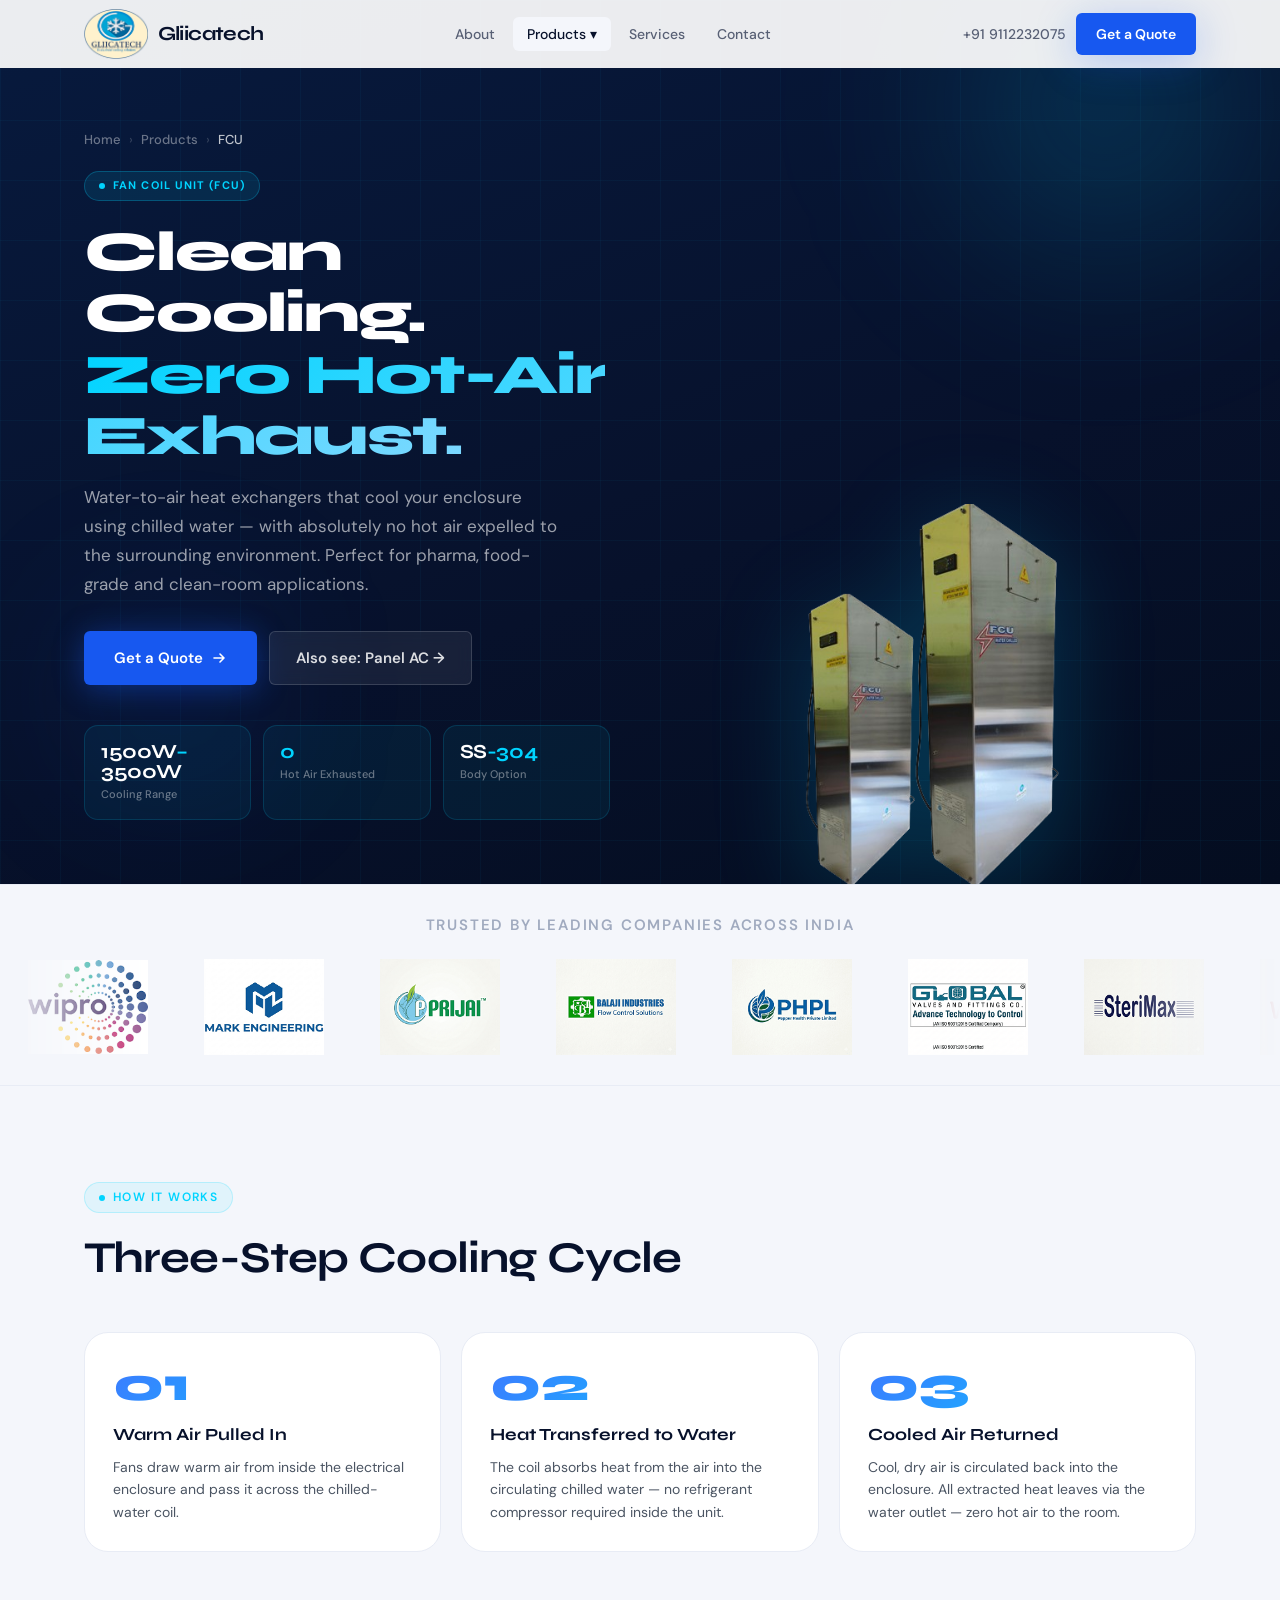
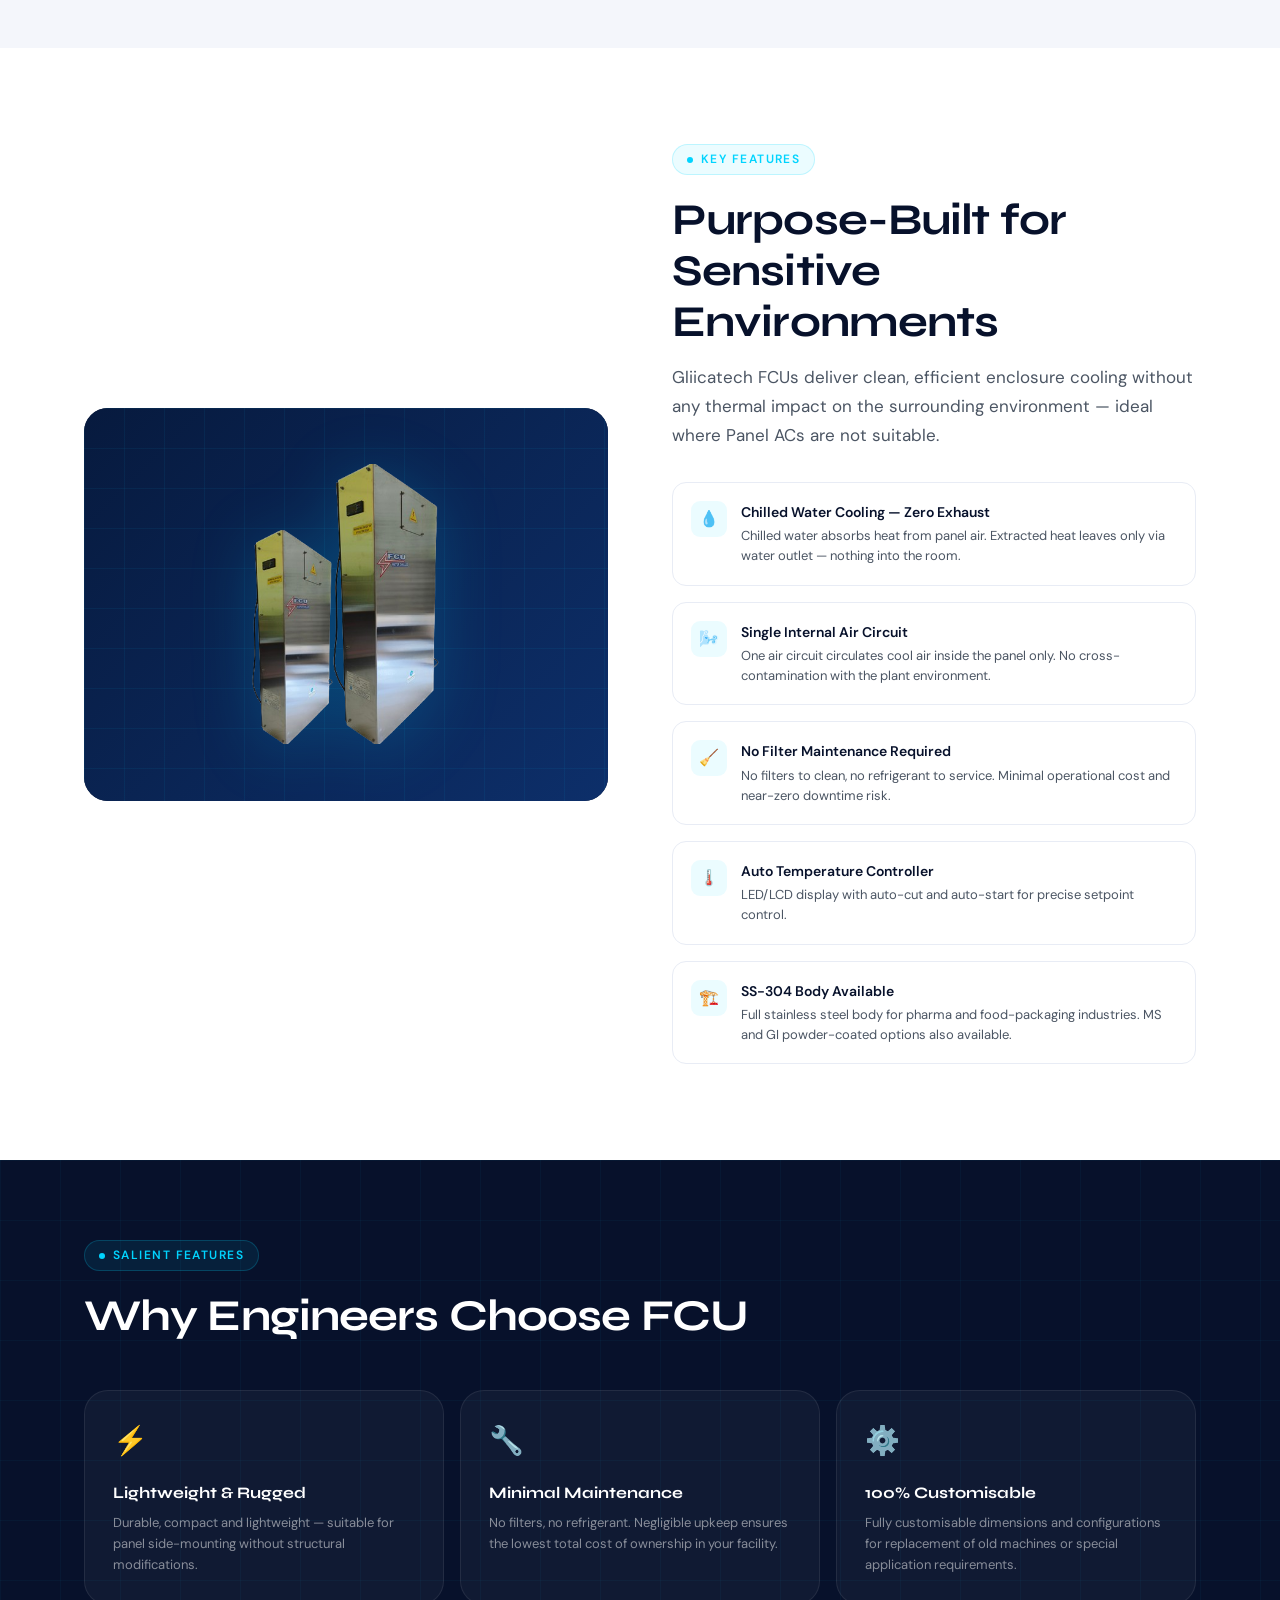
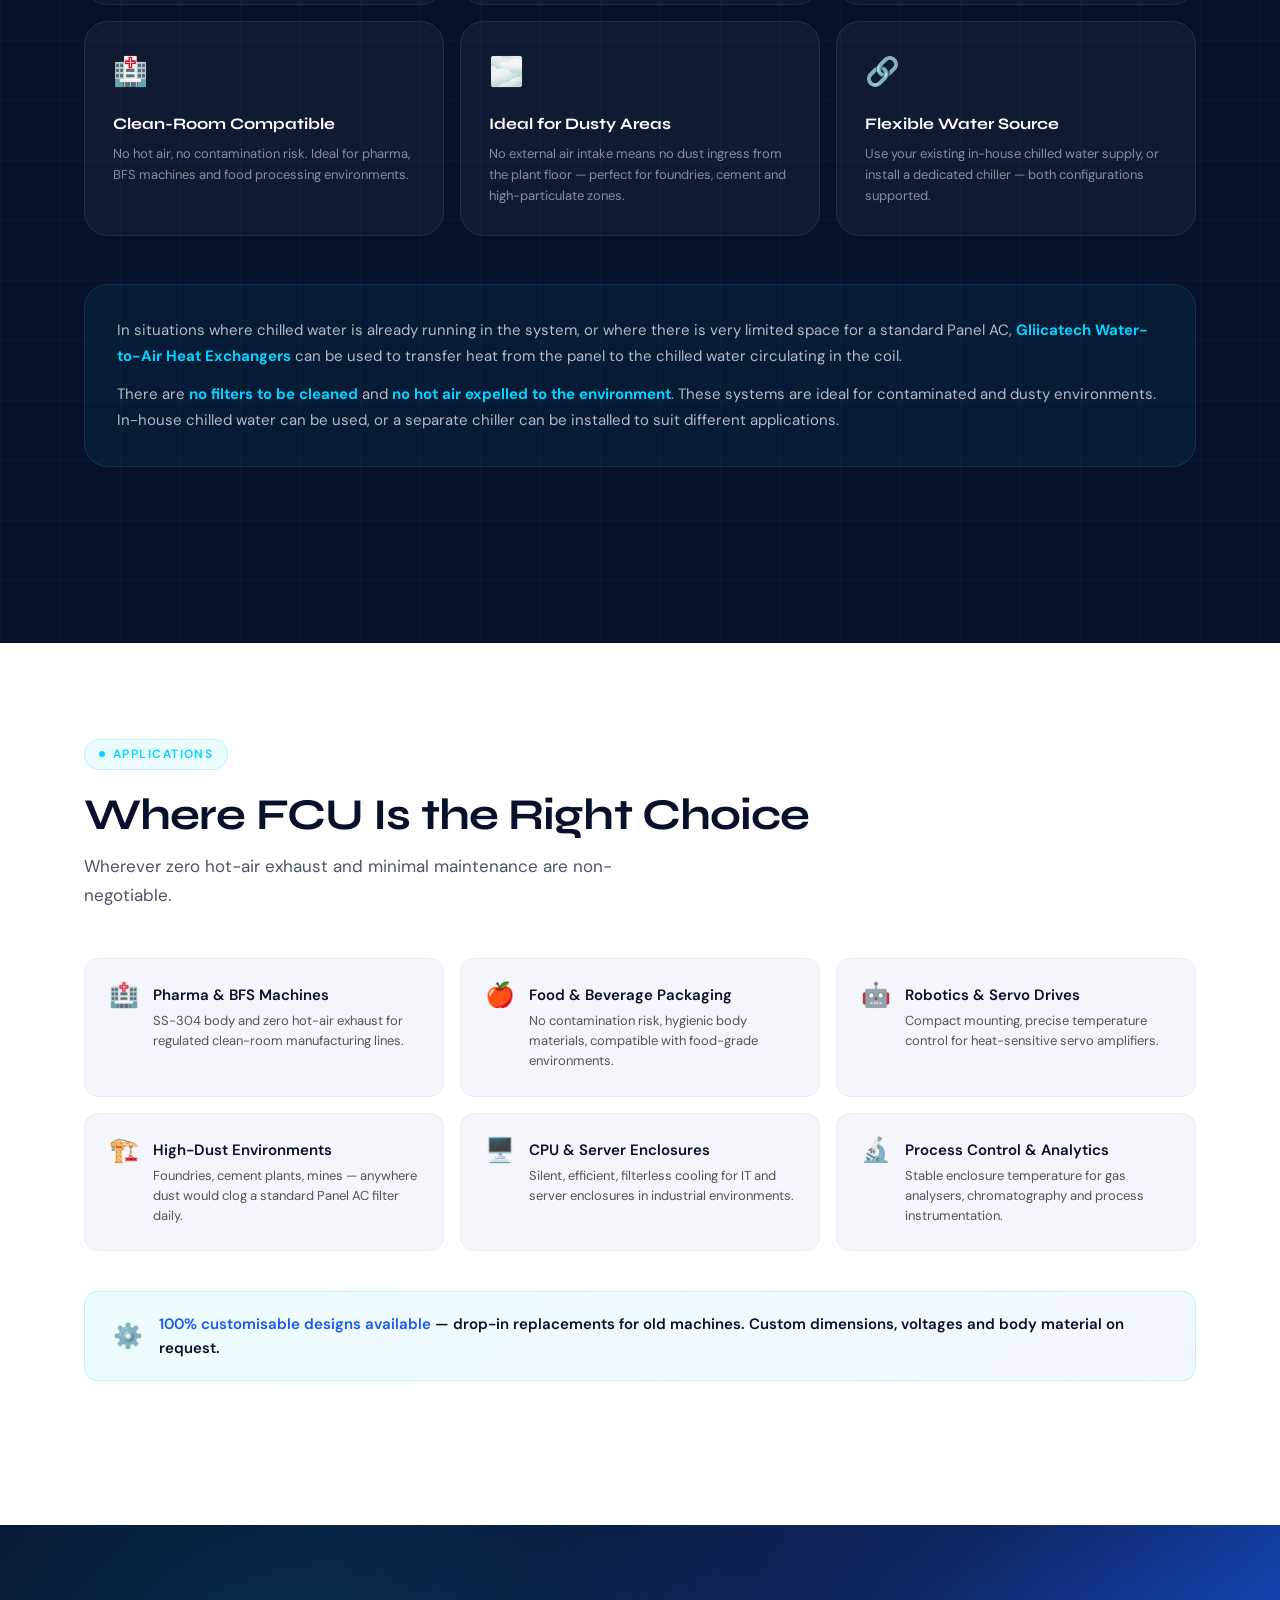
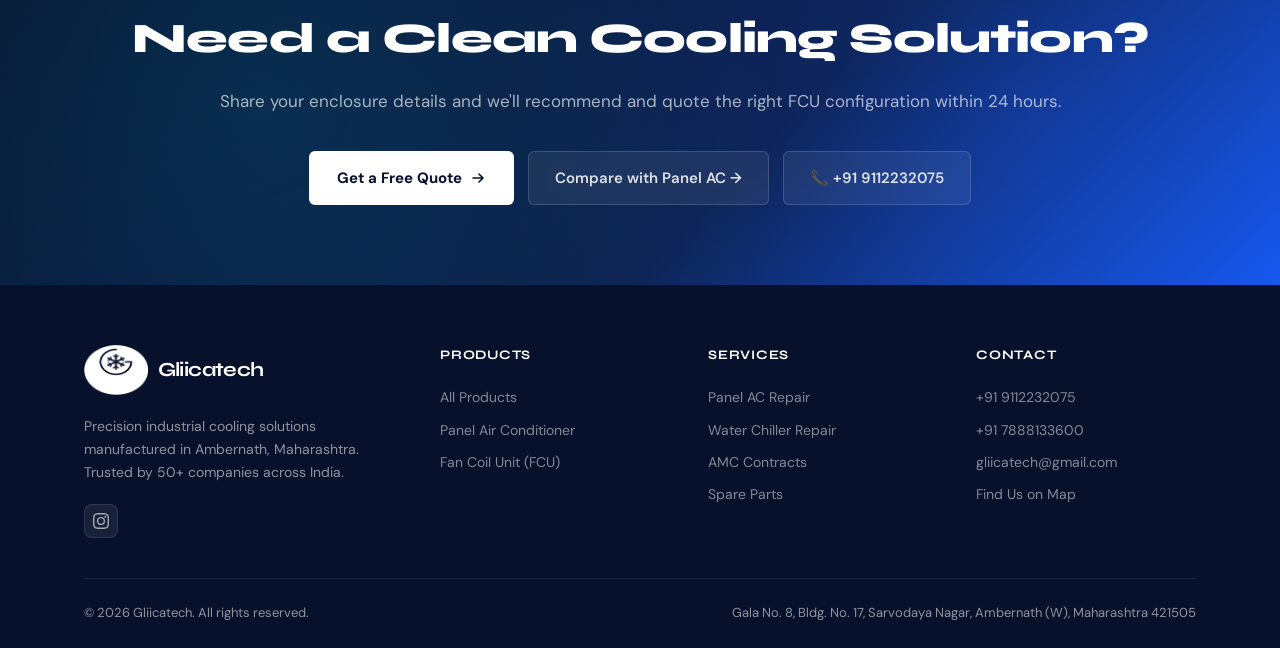
==== commit ee461c24: "Final commit" ====
--- a/fan-coil-unit.html
+++ b/fan-coil-unit.html
@@ -3,197 +3,38 @@
 <head>
   <meta charset="UTF-8">
   <meta name="viewport" content="width=device-width, initial-scale=1.0">
-  <title>FCU for Electric Enclosures – Water-to-Air Heat Exchanger | Gliicatech</title>
-  <meta name="description" content="Gliicatech FCU (Fan Coil Unit) cools electric enclosures using chilled water — zero hot-air exhaust to the environment. 1500W–3500W, SS-304 body option. Ideal for pharma, food packaging and clean rooms.">
+  <title>FCU — Fan Coil Unit for Electric Enclosures, Zero Hot-Air | Gliicatech</title>
+  <meta name="description" content="Gliicatech FCU (Fan Coil Unit) cools electric enclosures using chilled water — zero hot-air exhaust. 1500W–3500W, SS-304 body option. Ideal for pharma, food packaging and clean rooms.">
   <meta name="robots" content="index, follow">
   <link rel="canonical" href="https://gliicatechcooling.in/fan-coil-unit.html">
-  <meta property="og:type" content="website">
-  <meta property="og:url" content="https://gliicatechcooling.in/fan-coil-unit.html">
+  <meta property="og:type"  content="website">
+  <meta property="og:url"   content="https://gliicatechcooling.in/fan-coil-unit.html">
   <meta property="og:title" content="FCU – Fan Coil Unit for Electric Enclosures | Gliicatech">
-  <meta property="og:description" content="Water-to-air heat exchanger for industrial enclosures. Zero hot-air exhaust, 1500W–3500W, SS-304 body. Ideal for pharma and clean-room environments.">
   <meta property="og:image" content="https://gliicatechcooling.in/assets/img/fuc.png">
   <link rel="icon" href="assets/img/favicon.ico" type="image/x-icon">
   <link rel="preconnect" href="https://fonts.googleapis.com">
   <link rel="preconnect" href="https://fonts.gstatic.com" crossorigin>
   <link href="https://fonts.googleapis.com/css2?family=Syne:wght@600;700;800&family=DM+Sans:wght@300;400;500;600&display=swap" rel="stylesheet">
+  <link rel="stylesheet" href="assets/css/style.css">
   <script type="application/ld+json">
-  {"@context":"https://schema.org","@graph":[{"@type":"WebPage","name":"FCU for Electric Enclosures – Gliicatech","url":"https://gliicatechcooling.in/fan-coil-unit.html","breadcrumb":{"@type":"BreadcrumbList","itemListElement":[{"@type":"ListItem","position":1,"name":"Home","item":"https://gliicatechcooling.in/"},{"@type":"ListItem","position":2,"name":"Products","item":"https://gliicatechcooling.in/products.html"},{"@type":"ListItem","position":3,"name":"FCU","item":"https://gliicatechcooling.in/fan-coil-unit.html"}]}},{"@type":"Product","name":"Gliicatech Fan Coil Unit (FCU)","description":"Water-to-air heat exchanger for industrial electric enclosures. Zero hot-air exhaust. 1500W to 3500W cooling capacity.","brand":{"@type":"Brand","name":"Gliicatech"},"manufacturer":{"@type":"Organization","name":"Gliicatech","url":"https://gliicatechcooling.in"},"offers":{"@type":"Offer","priceCurrency":"INR","availability":"https://schema.org/InStock","seller":{"@type":"Organization","name":"Gliicatech"}}}]}
+  {"@context":"https://schema.org","@graph":[
+    {"@type":"WebPage","name":"FCU for Electric Enclosures – Gliicatech","url":"https://gliicatechcooling.in/fan-coil-unit.html",
+     "breadcrumb":{"@type":"BreadcrumbList","itemListElement":[
+       {"@type":"ListItem","position":1,"name":"Home","item":"https://gliicatechcooling.in/"},
+       {"@type":"ListItem","position":2,"name":"Products","item":"https://gliicatechcooling.in/products.html"},
+       {"@type":"ListItem","position":3,"name":"FCU","item":"https://gliicatechcooling.in/fan-coil-unit.html"}
+     ]}},
+    {"@type":"Product","name":"Gliicatech Fan Coil Unit (FCU)",
+     "description":"Water-to-air heat exchanger for industrial electric enclosures. Zero hot-air exhaust. 1500W to 3500W.",
+     "brand":{"@type":"Brand","name":"Gliicatech"},
+     "manufacturer":{"@type":"Organization","name":"Gliicatech","url":"https://gliicatechcooling.in"},
+     "offers":{"@type":"Offer","priceCurrency":"INR","availability":"https://schema.org/InStock"}}
+  ]}
   </script>
-  <style>
-    :root{--navy:#07112b;--navy-mid:#0d1f4a;--navy-light:#162860;--blue:#1758f0;--blue-bright:#3d7aff;--cyan:#00d4ff;--white:#ffffff;--off-white:#f4f6fb;--grey-100:#e8ecf5;--grey-300:#a0aabf;--text:#111827;--text-light:#4b5563;--font-head:'Syne',sans-serif;--font-body:'DM Sans',sans-serif;--radius-sm:6px;--radius-md:14px;--radius-lg:24px;--shadow-card:0 2px 20px rgba(7,17,43,.08),0 1px 4px rgba(7,17,43,.04);--shadow-blue:0 8px 40px rgba(23,88,240,.25);--transition:0.28s cubic-bezier(.4,0,.2,1);}
-    *,*::before,*::after{box-sizing:border-box;margin:0;padding:0;}
-    html{scroll-behavior:smooth;}
-    body{font-family:var(--font-body);color:var(--text);background:var(--white);line-height:1.6;-webkit-font-smoothing:antialiased;}
-    img{max-width:100%;height:auto;display:block;}
-    a{text-decoration:none;color:inherit;}
-    ul{list-style:none;}
-    .container{max-width:1160px;margin:0 auto;padding:0 24px;}
-    .section-tag{display:inline-flex;align-items:center;gap:8px;font-size:12px;font-weight:600;letter-spacing:.12em;text-transform:uppercase;color:var(--cyan);background:rgba(0,212,255,.08);border:1px solid rgba(0,212,255,.2);padding:5px 14px;border-radius:99px;margin-bottom:20px;}
-    .section-tag::before{content:'';width:6px;height:6px;background:var(--cyan);border-radius:50%;flex-shrink:0;}
-    .section-heading{font-family:var(--font-head);font-size:clamp(26px,3.5vw,40px);font-weight:700;line-height:1.15;color:var(--navy);letter-spacing:-.02em;}
-    .btn-primary{display:inline-flex;align-items:center;gap:8px;background:var(--blue);color:#fff;font-family:var(--font-body);font-size:15px;font-weight:600;padding:14px 28px;border-radius:var(--radius-sm);border:none;cursor:pointer;transition:var(--transition);box-shadow:var(--shadow-blue);}
-    .btn-primary:hover{background:var(--blue-bright);transform:translateY(-2px);}
-    .btn-ghost{display:inline-flex;align-items:center;gap:8px;background:transparent;color:var(--navy);font-family:var(--font-body);font-size:15px;font-weight:600;padding:13px 24px;border-radius:var(--radius-sm);border:1.5px solid var(--grey-100);cursor:pointer;transition:var(--transition);}
-    .btn-ghost:hover{border-color:var(--blue);color:var(--blue);}
-
-    /* NAV */
-    #navbar{position:fixed;top:0;background-color: white;left:0;right:0;z-index:1000;transition:var(--transition);}
-    #navbar.scrolled{background:rgba(255,255,255,.92);backdrop-filter:blur(20px);-webkit-backdrop-filter:blur(20px);border-bottom:1px solid var(--grey-100);box-shadow:0 2px 24px rgba(7,17,43,.06);}
-    .nav-inner{display:flex;align-items:center;justify-content:space-between;height:68px;}
-    .nav-logo{display:flex;align-items:center;gap:10px;}
-    .nav-logo-img{height:60px;width:auto;object-fit:contain;}
-    .nav-logo-text{font-family:var(--font-head);font-size:20px;font-weight:700;color:var(--navy);letter-spacing:-.03em;}
-    .nav-links{display:flex;align-items:center;gap:4px;}
-    .nav-links a{font-size:14px;font-weight:500;color:var(--text-light);padding:8px 14px;border-radius:var(--radius-sm);transition:var(--transition);}
-    .nav-links a:hover,.nav-links a.active{color:var(--navy);background:var(--off-white);}
-    .nav-links .dropdown{position:relative;}
-    .nav-links .dropdown-menu{position:absolute;top:calc(100% + 8px);left:50%;transform:translateX(-50%) translateY(-6px);background:white;border:1px solid var(--grey-100);border-radius:var(--radius-md);padding:8px;min-width:180px;box-shadow:var(--shadow-card);opacity:0;pointer-events:none;transition:var(--transition);}
-    .nav-links .dropdown:hover .dropdown-menu{opacity:1;pointer-events:all;transform:translateX(-50%) translateY(0);}
-    .nav-links .dropdown-menu a{display:flex;align-items:center;gap:10px;padding:10px 14px;border-radius:var(--radius-sm);color:var(--text);font-size:14px;font-weight:500;width:100%;}
-    .nav-links .dropdown-menu a:hover{background:var(--off-white);color:var(--blue);}
-    .nav-cta{display:flex;align-items:center;gap:10px;}
-    .nav-cta a:first-child{font-size:14px;font-weight:500;color:var(--text-light);transition:var(--transition);}
-    .nav-cta a:first-child:hover{color:var(--navy);}
-    .hamburger{display:none;flex-direction:column;gap:5px;cursor:pointer;padding:4px;background:none;border:none;}
-    .hamburger span{display:block;width:22px;height:2px;background:var(--navy);border-radius:2px;}
-    .mobile-menu{display:none;flex-direction:column;background:white;border-top:1px solid var(--grey-100);padding:16px 24px 24px;gap:4px;}
-    .mobile-menu.open{display:flex;}
-    .mobile-menu a{font-size:16px;font-weight:500;color:var(--text);padding:12px 0;border-bottom:1px solid var(--grey-100);display:block;}
-
-    /* PAGE HERO — FCU uses deeper blue-navy gradient */
-    .page-hero{background:linear-gradient(160deg,#071A3E 0%,#07112b 60%,#040D20 100%);padding:130px 0 0;position:relative;overflow:hidden;}
-    .page-hero::before{content:'';position:absolute;inset:0;background-image:linear-gradient(rgba(0,212,255,.04) 1px,transparent 1px),linear-gradient(90deg,rgba(0,212,255,.04) 1px,transparent 1px);background-size:60px 60px;}
-    .hero-orb{position:absolute;border-radius:50%;filter:blur(80px);pointer-events:none;}
-    .hero-orb-1{width:400px;height:400px;background:radial-gradient(circle,rgba(0,212,255,.2) 0%,transparent 70%);top:-80px;right:-20px;}
-    .hero-orb-2{width:300px;height:300px;background:radial-gradient(circle,rgba(23,88,240,.25) 0%,transparent 70%);bottom:60px;left:8%;}
-    .hero-inner{position:relative;z-index:1;display:grid;grid-template-columns:1fr 1fr;gap:60px;align-items:flex-end;}
-    .hero-text{padding-bottom:64px;}
-    .breadcrumb{display:flex;align-items:center;gap:8px;margin-bottom:20px;}
-    .breadcrumb a,.breadcrumb span{font-size:13px;font-weight:500;color:rgba(255,255,255,.4);transition:var(--transition);}
-    .breadcrumb a:hover{color:rgba(255,255,255,.75);}
-    .breadcrumb .sep{color:rgba(255,255,255,.18);}
-    .breadcrumb .current{color:rgba(255,255,255,.75);}
-    .hero-badge{display:inline-flex;align-items:center;gap:8px;background:rgba(0,212,255,.1);border:1px solid rgba(0,212,255,.25);color:var(--cyan);font-size:11px;font-weight:700;letter-spacing:.1em;text-transform:uppercase;padding:5px 14px;border-radius:99px;margin-bottom:20px;}
-    .hero-badge-dot{width:6px;height:6px;background:var(--cyan);border-radius:50%;animation:pulse 2s ease infinite;}
-    @keyframes pulse{0%,100%{opacity:1;transform:scale(1);}50%{opacity:.6;transform:scale(1.3);}}
-    .hero-title{font-family:var(--font-head);font-size:clamp(32px,5vw,56px);font-weight:800;color:white;letter-spacing:-.03em;line-height:1.1;margin-bottom:16px;}
-    .hero-title .accent{background:linear-gradient(135deg,var(--cyan),#7dd8ff);-webkit-background-clip:text;-webkit-text-fill-color:transparent;background-clip:text;}
-    .hero-desc{font-size:17px;color:rgba(255,255,255,.6);line-height:1.7;margin-bottom:32px;max-width:480px;}
-    .hero-actions{display:flex;gap:12px;flex-wrap:wrap;margin-bottom:40px;}
-    .btn-primary-hero{display:inline-flex;align-items:center;gap:8px;background:var(--blue);color:white;font-family:var(--font-body);font-size:15px;font-weight:600;padding:14px 28px;border-radius:var(--radius-sm);border:none;cursor:pointer;transition:var(--transition);box-shadow:0 4px 30px rgba(23,88,240,.4);}
-    .btn-primary-hero:hover{background:var(--blue-bright);transform:translateY(-2px);}
-    .btn-ghost-hero{display:inline-flex;align-items:center;gap:8px;background:rgba(255,255,255,.07);color:rgba(255,255,255,.85);font-family:var(--font-body);font-size:15px;font-weight:600;padding:13px 24px;border-radius:var(--radius-sm);border:1px solid rgba(255,255,255,.15);cursor:pointer;transition:var(--transition);}
-    .btn-ghost-hero:hover{background:rgba(255,255,255,.12);color:white;}
-    .hero-quick-specs{display:grid;grid-template-columns:repeat(3,1fr);gap:12px;}
-    .qs-card{background:rgba(0,212,255,.06);border:1px solid rgba(0,212,255,.15);border-radius:var(--radius-md);padding:16px;}
-    .qs-value{font-family:var(--font-head);font-size:20px;font-weight:700;color:white;letter-spacing:-.02em;line-height:1;margin-bottom:4px;}
-    .qs-value em{color:var(--cyan);font-style:normal;}
-    .qs-label{font-size:11px;color:rgba(255,255,255,.4);font-weight:500;}
-    .hero-img-col{display:flex;align-items:flex-end;justify-content:center;}
-    .hero-product-img{max-height:380px;width:auto;object-fit:contain;filter:drop-shadow(0 16px 48px rgba(0,212,255,.25));animation:floatUp .9s ease both;}
-    @keyframes floatUp{from{opacity:0;transform:translateY(30px);}to{opacity:1;transform:translateY(0);}}
-    .hero-img-placeholder{font-size:160px;line-height:1;padding-bottom:20px;filter:drop-shadow(0 8px 32px rgba(0,212,255,.3));}
-
-    /* CLIENTS */
-    #clients{background:var(--off-white);border-top:1px solid var(--grey-100);border-bottom:1px solid var(--grey-100);padding:28px 0;overflow:hidden;}
-    .clients-label{font-size:11px;font-weight:600;letter-spacing:.12em;text-transform:uppercase;color:var(--grey-300);text-align:center;margin-bottom:20px;}
-    .ticker-wrap{overflow:hidden;mask-image:linear-gradient(to right,transparent,black 12%,black 88%,transparent);-webkit-mask-image:linear-gradient(to right,transparent,black 12%,black 88%,transparent);}
-    .ticker-track{display:flex;align-items:center;animation:ticker 40s linear infinite;width:max-content;}
-    .ticker-track:hover{animation-play-state:paused;}
-    .ticker-logo-item{flex-shrink:0;display:flex;align-items:center;justify-content:center;padding:0 28px;}
-    .ticker-logo-item img{height:100px;width:auto;max-width:120px;object-fit:contain;filter:grayscale(100%) opacity(0.55);transition:filter var(--transition);}
-    .ticker-logo-item:hover img{filter:grayscale(0%) opacity(1);}
-    @keyframes ticker{0%{transform:translateX(0);}100%{transform:translateX(-50%);}}
-
-    /* HOW IT WORKS */
-    #how{padding:96px 0;background:var(--off-white);}
-    .how-grid{display:grid;grid-template-columns:repeat(3,1fr);gap:20px;margin-top:48px;}
-    .how-step{background:white;border:1px solid var(--grey-100);border-radius:var(--radius-lg);padding:28px;position:relative;transition:var(--transition);}
-    .how-step:hover{border-color:rgba(0,212,255,.3);box-shadow:var(--shadow-card);}
-    .how-step-num{font-family:var(--font-head);font-size:48px;font-weight:800;background:linear-gradient(135deg,var(--blue-bright),var(--cyan));-webkit-background-clip:text;-webkit-text-fill-color:transparent;background-clip:text;line-height:1;margin-bottom:12px;}
-    .how-step h4{font-family:var(--font-head);font-size:17px;font-weight:700;color:var(--navy);margin-bottom:8px;}
-    .how-step p{font-size:14px;color:var(--text-light);line-height:1.6;}
-
-    /* FEATURES */
-    #features{padding:96px 0;}
-    .features-grid{display:grid;grid-template-columns:1fr 1fr;gap:64px;align-items:center;}
-    .features-img-wrap{border-radius:var(--radius-lg);overflow:hidden;background:linear-gradient(135deg,#071A3E,#0D2F6A);aspect-ratio:4/3;display:flex;align-items:center;justify-content:center;position:relative;}
-    .features-img-wrap::after{content:'';position:absolute;inset:0;background-image:linear-gradient(rgba(0,212,255,.06) 1px,transparent 1px),linear-gradient(90deg,rgba(0,212,255,.06) 1px,transparent 1px);background-size:40px 40px;}
-    .features-real-img{position:relative;z-index:1;max-height:280px;width:auto;object-fit:contain;filter:drop-shadow(0 8px 32px rgba(0,212,255,.25));}
-    .features-placeholder{position:relative;z-index:1;font-size:100px;filter:drop-shadow(0 4px 20px rgba(0,212,255,.25));}
-    .feature-list{display:flex;flex-direction:column;gap:16px;margin-top:32px;}
-    .feature-item{display:flex;gap:14px;align-items:flex-start;padding:18px;border:1px solid var(--grey-100);border-radius:var(--radius-md);transition:var(--transition);}
-    .feature-item:hover{border-color:rgba(0,212,255,.3);background:rgba(0,212,255,.02);}
-    .fi-icon{width:36px;height:36px;background:rgba(0,212,255,.08);border-radius:9px;display:flex;align-items:center;justify-content:center;font-size:16px;flex-shrink:0;}
-    .fi-title{font-size:14px;font-weight:600;color:var(--navy);margin-bottom:3px;}
-    .fi-desc{font-size:13px;color:var(--text-light);line-height:1.55;}
-
-    /* SALIENT FEATURES */
-    #salient{padding:0 0 96px;background:var(--navy);position:relative;overflow:hidden;}
-    #salient::before{content:'';position:absolute;inset:0;background-image:linear-gradient(rgba(0,212,255,.04) 1px,transparent 1px),linear-gradient(90deg,rgba(0,212,255,.04) 1px,transparent 1px);background-size:60px 60px;}
-    .salient-inner{position:relative;z-index:1;padding:80px 0;}
-    #salient .section-tag{color:var(--cyan);background:rgba(0,212,255,.1);border-color:rgba(0,212,255,.2);}
-    #salient .section-heading{color:white;}
-    .salient-grid{display:grid;grid-template-columns:repeat(3,1fr);gap:16px;margin-top:48px;}
-    .salient-card{background:rgba(255,255,255,.04);border:1px solid rgba(255,255,255,.08);border-radius:var(--radius-lg);padding:28px;transition:var(--transition);}
-    .salient-card:hover{background:rgba(0,212,255,.06);border-color:rgba(0,212,255,.25);}
-    .salient-icon{font-size:28px;margin-bottom:16px;}
-    .salient-title{font-family:var(--font-head);font-size:16px;font-weight:700;color:white;margin-bottom:8px;}
-    .salient-desc{font-size:13px;color:rgba(255,255,255,.5);line-height:1.6;}
-
-    /* INFO BLOCK */
-    .info-block{background:rgba(0,212,255,.05);border:1px solid rgba(0,212,255,.15);border-radius:var(--radius-lg);padding:32px;margin-top:48px;position:relative;z-index:1;}
-    .info-block p{font-size:15px;color:rgba(255,255,255,.7);line-height:1.75;margin-bottom:12px;}
-    .info-block p:last-child{margin-bottom:0;}
-    .info-block strong{color:var(--cyan);}
-
-    /* APPLICATIONS */
-    #applications{padding:96px 0;}
-    .app-grid{display:grid;grid-template-columns:repeat(3,1fr);gap:16px;margin-top:48px;}
-    .app-card{background:var(--off-white);border:1px solid var(--grey-100);border-radius:var(--radius-md);padding:22px;transition:var(--transition);display:flex;align-items:flex-start;gap:14px;}
-    .app-card:hover{border-color:rgba(0,212,255,.3);background:rgba(0,212,255,.02);}
-    .app-icon{font-size:22px;flex-shrink:0;line-height:1;}
-    .app-card h4{font-size:14px;font-weight:600;color:var(--navy);margin-bottom:3px;}
-    .app-card p{font-size:13px;color:var(--text-light);line-height:1.5;}
-
-    /* CUSTOM BANNER */
-    .custom-banner{background:linear-gradient(135deg,rgba(0,212,255,.07),rgba(23,88,240,.05));border:1px solid rgba(0,212,255,.2);border-radius:var(--radius-md);padding:20px 28px;display:flex;align-items:center;gap:16px;margin-bottom:0;}
-    .custom-banner-icon{font-size:24px;flex-shrink:0;}
-    .custom-banner p{font-size:15px;font-weight:600;color:var(--navy);margin:0;}
-    .custom-banner p span{color:var(--blue);}
-
-    /* CTA */
-    #cta-strip{padding:80px 0;background:linear-gradient(135deg,var(--navy) 0%,var(--navy-mid) 60%,var(--blue) 100%);position:relative;overflow:hidden;text-align:center;}
-    #cta-strip::before{content:'';position:absolute;inset:0;background-image:radial-gradient(circle at 20% 50%,rgba(0,212,255,.12) 0%,transparent 50%),radial-gradient(circle at 80% 50%,rgba(23,88,240,.2) 0%,transparent 50%);}
-    #cta-strip .container{position:relative;z-index:1;}
-    #cta-strip h2{font-family:var(--font-head);font-size:clamp(22px,4vw,38px);font-weight:800;color:white;letter-spacing:-.02em;margin-bottom:12px;}
-    #cta-strip p{font-size:16px;color:rgba(255,255,255,.65);margin-bottom:32px;}
-    .cta-buttons{display:flex;gap:14px;justify-content:center;flex-wrap:wrap;}
-    .btn-white{display:inline-flex;align-items:center;gap:8px;background:white;color:var(--navy);font-family:var(--font-body);font-size:15px;font-weight:700;padding:14px 28px;border-radius:var(--radius-sm);border:none;cursor:pointer;transition:var(--transition);}
-    .btn-white:hover{background:var(--grey-100);transform:translateY(-2px);}
-
-    /* FOOTER */
-    #footer{background:var(--navy);color:rgba(255,255,255,.55);}
-    .footer-top{padding:60px 0 40px;display:grid;grid-template-columns:1.4fr 1fr 1fr 1fr;gap:48px;border-bottom:1px solid rgba(255,255,255,.08);}
-    .footer-brand-desc{font-size:14px;line-height:1.65;margin-bottom:20px;margin-top:12px;}
-    .footer-social{display:flex;gap:10px;}
-    .footer-social a{width:34px;height:34px;background:rgba(255,255,255,.07);border:1px solid rgba(255,255,255,.1);border-radius:8px;display:flex;align-items:center;justify-content:center;color:rgba(255,255,255,.6);transition:var(--transition);}
-    .footer-social a:hover{background:var(--blue);border-color:var(--blue);color:white;}
-    .footer-col-title{font-family:var(--font-head);font-size:13px;font-weight:700;color:white;letter-spacing:.06em;text-transform:uppercase;margin-bottom:20px;}
-    .footer-links{display:flex;flex-direction:column;gap:10px;}
-    .footer-links a{font-size:14px;color:rgba(255,255,255,.5);transition:var(--transition);}
-    .footer-links a:hover{color:white;}
-    .footer-bottom{display:flex;align-items:center;justify-content:space-between;padding:24px 0;font-size:13px;flex-wrap:wrap;gap:12px;}
-
-    /* RESPONSIVE */
-    @media(max-width:1024px){.hero-inner{grid-template-columns:1fr;}.hero-img-col{display:none;}.features-grid{grid-template-columns:1fr;gap:40px;}.how-grid{grid-template-columns:1fr 1fr;}.salient-grid{grid-template-columns:1fr 1fr;}.app-grid{grid-template-columns:1fr 1fr;}.footer-top{grid-template-columns:1fr 1fr;gap:32px;}}
-    @media(max-width:768px){.nav-links,.nav-cta{display:none;}.hamburger{display:flex;}.how-grid,.salient-grid,.app-grid{grid-template-columns:1fr;}.hero-quick-specs{grid-template-columns:1fr 1fr;}.footer-top{grid-template-columns:1fr;}.footer-bottom{flex-direction:column;text-align:center;}}
-    @media(max-width:480px){.hero-actions{flex-direction:column;}.hero-quick-specs{grid-template-columns:1fr;}}
-  </style>
 </head>
 <body>
 
-<!-- NAVBAR -->
+<!-- ── NAVBAR ───────────────────────────────────────────────────── -->
 <nav id="navbar" role="navigation" aria-label="Main navigation">
   <div class="container">
     <div class="nav-inner">
@@ -201,7 +42,7 @@
         <img src="assets/img/logo.png" alt="Gliicatech" class="nav-logo-img">
         <span class="nav-logo-text">Gliicatech</span>
       </a>
-      <ul class="nav-links">
+      <ul class="nav-links" role="list">
         <li><a href="index.html#about">About</a></li>
         <li class="dropdown">
           <a href="products.html" class="active">Products ▾</a>
@@ -214,7 +55,7 @@
         <li><a href="index.html#contact">Contact</a></li>
       </ul>
       <div class="nav-cta">
-        <a href="tel:+919112232075">+91 9112232075</a>
+        <a href="tel:+919112232075" class="nav-phone">+91 9112232075</a>
         <a href="index.html#contact" class="btn-primary" style="padding:10px 20px;font-size:14px;">Get a Quote</a>
       </div>
       <button class="hamburger" id="hamburgerBtn" aria-label="Open menu" aria-expanded="false">
@@ -225,16 +66,16 @@
   <div class="mobile-menu" id="mobileMenu">
     <a href="index.html#about">About</a>
     <a href="products.html">Products</a>
-    <a href="panel-ac.html" style="padding-left:24px;font-size:14px;color:#586075">→ Panel AC</a>
-    <a href="fan-coil-unit.html" style="padding-left:24px;font-size:14px;color:#1758f0;font-weight:600">→ FCU (current)</a>
+    <a href="panel-ac.html" class="sub">→ Panel AC</a>
+    <a href="fan-coil-unit.html" class="sub highlight">→ FCU (current)</a>
     <a href="index.html#services">Services</a>
     <a href="index.html#contact">Contact</a>
-    <a href="tel:+919112232075" style="color:#1758f0;font-weight:700">+91 9112232075</a>
+    <a href="tel:+919112232075" class="highlight">+91 9112232075</a>
   </div>
 </nav>
 
-<!-- HERO -->
-<section class="page-hero" aria-labelledby="hero-title">
+<!-- ── PAGE HERO ─────────────────────────────────────────────────── -->
+<section class="page-hero fcu-theme" aria-labelledby="hero-title">
   <div class="hero-orb hero-orb-1" aria-hidden="true"></div>
   <div class="hero-orb hero-orb-2" aria-hidden="true"></div>
   <div class="container">
@@ -245,9 +86,11 @@
           <a href="products.html">Products</a><span class="sep">›</span>
           <span class="current">FCU</span>
         </nav>
-        <div class="hero-badge"><span class="hero-badge-dot"></span>Fan Coil Unit (FCU)</div>
+        <div class="hero-badge fcu">
+          <span class="hero-badge-dot"></span>Fan Coil Unit (FCU)
+        </div>
         <h1 class="hero-title" id="hero-title">
-          Clean Cooling.<br><span class="accent">Zero Hot-Air Exhaust.</span>
+          Clean Cooling.<br><span class="accent-cyan">Zero Hot-Air Exhaust.</span>
         </h1>
         <p class="hero-desc">Water-to-air heat exchangers that cool your enclosure using chilled water — with absolutely no hot air expelled to the surrounding environment. Perfect for pharma, food-grade and clean-room applications.</p>
         <div class="hero-actions">
@@ -257,83 +100,60 @@
           </a>
           <a href="panel-ac.html" class="btn-ghost-hero">Also see: Panel AC →</a>
         </div>
-        <div class="hero-quick-specs" role="list" aria-label="Key specifications">
-          <div class="qs-card" role="listitem">
-            <div class="qs-value">1500W<em>–</em>3500W</div>
-            <div class="qs-label">Cooling Range</div>
-          </div>
-          <div class="qs-card" role="listitem">
-            <div class="qs-value"><em>0</em></div>
-            <div class="qs-label">Hot Air Exhausted</div>
-          </div>
-          <div class="qs-card" role="listitem">
-            <div class="qs-value">SS<em>-304</em></div>
-            <div class="qs-label">Body Option</div>
-          </div>
+        <div class="hero-quick-specs">
+          <div class="qs-card fcu"><div class="qs-value">1500W<em>–</em>3500W</div><div class="qs-label">Cooling Range</div></div>
+          <div class="qs-card fcu"><div class="qs-value"><em>0</em></div><div class="qs-label">Hot Air Exhausted</div></div>
+          <div class="qs-card fcu"><div class="qs-value">SS<em>-304</em></div><div class="qs-label">Body Option</div></div>
         </div>
       </div>
       <div class="hero-img-col" aria-hidden="true">
         <img src="assets/img/fuc.png" alt="" class="hero-product-img"
-             onerror="this.style.display='none';this.nextElementSibling.style.display='block'">
-        <span class="hero-img-placeholder" style="display:none">💧</span>
-      </div>
-    </div>
-  </div>
-</section>
-
-<!-- TRUSTED BY CLIENTS -->
+             onerror="this.style.display='none'">
+      </div>
+    </div>
+  </div>
+</section>
+
+<!-- ── TRUSTED BY ─────────────────────────────────────────────────── -->
 <section id="clients" aria-label="Our clients">
   <p class="clients-label">Trusted by leading companies across India</p>
   <div class="ticker-wrap">
-    <div class="ticker-track" role="list" aria-label="Client logos">
+    <div class="ticker-track" role="list">
       <div class="ticker-logo-item" role="listitem"><img src="assets/img/wipro.png" loading="lazy" alt="Wipro"></div>
       <div class="ticker-logo-item" role="listitem"><img src="assets/img/SteriMax.png" loading="lazy" alt="SteriMax"></div>
       <div class="ticker-logo-item" role="listitem"><img src="assets/img/ASB_International.png" loading="lazy" alt="ASB International"></div>
       <div class="ticker-logo-item" role="listitem"><img src="assets/img/BALAJI_INDUSTRIES.png" loading="lazy" alt="Balaji Industries"></div>
-      <div class="ticker-logo-item" role="listitem"><img src="assets/img/GLOBAL_VALVES_AND_FITTINGS_CO.png" loading="lazy" alt="Global Valves and Fittings"></div>
-      <div class="ticker-logo-item" role="listitem"><img src="assets/img/PHPL_Pepper_Health_Private_Limited.png" loading="lazy" alt="Pepper Health"></div>
+      <div class="ticker-logo-item" role="listitem"><img src="assets/img/GLOBAL_VALVES_AND_FITTINGS_CO.png" loading="lazy" alt="Global Valves and Fittings Co."></div>
+      <div class="ticker-logo-item" role="listitem"><img src="assets/img/PHPL_Pepper_Health_Private_Limited.png" loading="lazy" alt="Pepper Health Private Limited"></div>
       <div class="ticker-logo-item" role="listitem"><img src="assets/img/MARK_ENGINEERING.png" loading="lazy" alt="Mark Engineering"></div>
       <div class="ticker-logo-item" role="listitem"><img src="assets/img/PARI.png" loading="lazy" alt="PARI"></div>
       <div class="ticker-logo-item" role="listitem"><img src="assets/img/EVEREST.png" loading="lazy" alt="Everest"></div>
       <div class="ticker-logo-item" role="listitem"><img src="assets/img/PIANO_PRESITEL.png" loading="lazy" alt="Piano Presitel"></div>
       <div class="ticker-logo-item" role="listitem"><img src="assets/img/wiseart.png" loading="lazy" alt="Wiseart"></div>
-      <div class="ticker-logo-item" role="listitem"><img src="assets/img/PRIJAI.png" loading="lazy" alt="Prijai"></div>
       <div class="ticker-logo-item" role="listitem"><img src="assets/img/SHRI_KHEMISATI_PROCESSORS.png" loading="lazy" alt="Shri Khemisati Processors"></div>
-      <div class="ticker-logo-item" role="listitem"><img src="assets/img/SDWL_Shetrunjay_Dyeing_&_Weaving_Mills_Ltd.png" loading="lazy" alt="Shetrunjay Dyeing &amp; Weaving"></div>
-      <!-- Duplicates -->
-      <div class="ticker-logo-item" aria-hidden="true"><img src="assets/img/wipro.png" loading="lazy" alt=""></div>
-      <div class="ticker-logo-item" aria-hidden="true"><img src="assets/img/SteriMax.png" loading="lazy" alt=""></div>
-      <div class="ticker-logo-item" aria-hidden="true"><img src="assets/img/ASB_International.png" loading="lazy" alt=""></div>
-      <div class="ticker-logo-item" aria-hidden="true"><img src="assets/img/BALAJI_INDUSTRIES.png" loading="lazy" alt=""></div>
-      <div class="ticker-logo-item" aria-hidden="true"><img src="assets/img/GLOBAL_VALVES_AND_FITTINGS_CO.png" loading="lazy" alt=""></div>
-      <div class="ticker-logo-item" aria-hidden="true"><img src="assets/img/PHPL_Pepper_Health_Private_Limited.png" loading="lazy" alt=""></div>
-      <div class="ticker-logo-item" aria-hidden="true"><img src="assets/img/MARK_ENGINEERING.png" loading="lazy" alt=""></div>
-      <div class="ticker-logo-item" aria-hidden="true"><img src="assets/img/PARI.png" loading="lazy" alt=""></div>
-      <div class="ticker-logo-item" aria-hidden="true"><img src="assets/img/EVEREST.png" loading="lazy" alt=""></div>
-      <div class="ticker-logo-item" aria-hidden="true"><img src="assets/img/PIANO_PRESITEL.png" loading="lazy" alt=""></div>
-      <div class="ticker-logo-item" aria-hidden="true"><img src="assets/img/wiseart.png" loading="lazy" alt=""></div>
-      <div class="ticker-logo-item" aria-hidden="true"><img src="assets/img/PRIJAI.png" loading="lazy" alt=""></div>
-      <div class="ticker-logo-item" aria-hidden="true"><img src="assets/img/SHRI_KHEMISATI_PROCESSORS.png" loading="lazy" alt=""></div>
-      <div class="ticker-logo-item" aria-hidden="true"><img src="assets/img/SDWL_Shetrunjay_Dyeing_&_Weaving_Mills_Ltd.png" loading="lazy" alt=""></div>
-    </div>
-  </div>
-</section>
-
-<!-- HOW IT WORKS -->
+      <div class="ticker-logo-item" role="listitem"><img src="assets/img/SDWL_Shetrunjay_Dyeing_&_Weaving_Mills_Ltd.png" loading="lazy" alt="Shetrunjay Dyeing and Weaving Mills"></div>
+      <div class="ticker-logo-item" role="listitem"><img src="assets/img/ASB_INDUSTRIES.png" loading="lazy" alt="ASB Industries"></div>
+      <div class="ticker-logo-item" role="listitem"><img src="assets/img/BALAJI_WAFERS.png" loading="lazy" alt="Balaji Wafers"></div>
+      <div class="ticker-logo-item" role="listitem"><img src="assets/img/FUSO_GLASS_INDIA.png" loading="lazy" alt="Fuso Glass India"></div>
+    </div>
+  </div>
+</section>
+
+<!-- ── HOW IT WORKS ───────────────────────────────────────────────── -->
 <section id="how" aria-labelledby="how-heading">
   <div class="container">
-    <div class="section-tag">How It Works</div>
+    <div class="section-tag cyan">How It Works</div>
     <h2 class="section-heading" id="how-heading">Three-Step Cooling Cycle</h2>
     <div class="how-grid">
       <div class="how-step">
         <div class="how-step-num">01</div>
         <h4>Warm Air Pulled In</h4>
-        <p>Fans draw warm air from inside the electrical enclosure across the chilled-water coil.</p>
+        <p>Fans draw warm air from inside the electrical enclosure and pass it across the chilled-water coil.</p>
       </div>
       <div class="how-step">
         <div class="how-step-num">02</div>
         <h4>Heat Transferred to Water</h4>
-        <p>The coil absorbs heat from the air into the circulating chilled water — no refrigerant compressor needed inside the unit.</p>
+        <p>The coil absorbs heat from the air into the circulating chilled water — no refrigerant compressor required inside the unit.</p>
       </div>
       <div class="how-step">
         <div class="how-step-num">03</div>
@@ -344,116 +164,106 @@
   </div>
 </section>
 
-<!-- FEATURES -->
+<!-- ── FEATURES ───────────────────────────────────────────────────── -->
 <section id="features" aria-labelledby="features-heading">
   <div class="container">
     <div class="features-grid">
-      <div class="features-img-wrap">
+      <div class="features-img-wrap fcu-wrap">
         <img src="assets/img/fuc.png" alt="Gliicatech Fan Coil Unit FCU" class="features-real-img"
-             onerror="this.style.display='none';this.nextElementSibling.style.display='block'">
-        <span class="features-placeholder" style="display:none">💧</span>
-      </div>
-      <div>
-        <div class="section-tag">Key Features</div>
+             onerror="this.style.display='none'">
+      </div>
+      <div>
+        <div class="section-tag cyan">Key Features</div>
         <h2 class="section-heading" id="features-heading">Purpose-Built for Sensitive Environments</h2>
-        <p style="font-size:15px;color:var(--text-light);line-height:1.7;margin:16px 0 28px">Gliicatech FCUs are designed to deliver clean, efficient enclosure cooling without any thermal impact on the surrounding environment — ideal where Panel ACs are not suitable.</p>
+        <p class="section-subtext" style="margin-top:16px">Gliicatech FCUs deliver clean, efficient enclosure cooling without any thermal impact on the surrounding environment — ideal where Panel ACs are not suitable.</p>
         <div class="feature-list">
-          <div class="feature-item">
-            <div class="fi-icon">💧</div>
-            <div><div class="fi-title">Chilled Water Cooling — Zero Exhaust</div><div class="fi-desc">Chilled water is pumped through the coil, absorbing heat from panel air. Extracted heat leaves only via water outlet — nothing into the room.</div></div>
-          </div>
-          <div class="feature-item">
-            <div class="fi-icon">🌬️</div>
-            <div><div class="fi-title">Single Internal Air Circuit</div><div class="fi-desc">One air circuit circulates cool air inside the panel only. No external air circuit means no cross-contamination with the plant environment.</div></div>
-          </div>
-          <div class="feature-item">
-            <div class="fi-icon">🧹</div>
-            <div><div class="fi-title">No Filter Maintenance Required</div><div class="fi-desc">No filters to clean, no refrigerant to service. Minimal operational cost and downtime risk compared to standard Panel ACs.</div></div>
-          </div>
-          <div class="feature-item">
-            <div class="fi-icon">🌡️</div>
-            <div><div class="fi-title">Auto Temperature Controller</div><div class="fi-desc">LED/LCD display with auto-cut and auto-start technology for precise setpoint control.</div></div>
-          </div>
-          <div class="feature-item">
-            <div class="fi-icon">🏗️</div>
-            <div><div class="fi-title">SS-304 Body Available</div><div class="fi-desc">Full stainless steel body for pharma and food packaging industries. MS and GI powder-coated options also available.</div></div>
-          </div>
-        </div>
-      </div>
-    </div>
-  </div>
-</section>
-
-<!-- SALIENT FEATURES + INFO -->
+          <div class="feature-item fcu-hover">
+            <div class="fi-icon fcu">💧</div>
+            <div>
+              <div class="fi-title">Chilled Water Cooling — Zero Exhaust</div>
+              <div class="fi-desc">Chilled water absorbs heat from panel air. Extracted heat leaves only via water outlet — nothing into the room.</div>
+            </div>
+          </div>
+          <div class="feature-item fcu-hover">
+            <div class="fi-icon fcu">🌬️</div>
+            <div>
+              <div class="fi-title">Single Internal Air Circuit</div>
+              <div class="fi-desc">One air circuit circulates cool air inside the panel only. No cross-contamination with the plant environment.</div>
+            </div>
+          </div>
+          <div class="feature-item fcu-hover">
+            <div class="fi-icon fcu">🧹</div>
+            <div>
+              <div class="fi-title">No Filter Maintenance Required</div>
+              <div class="fi-desc">No filters to clean, no refrigerant to service. Minimal operational cost and near-zero downtime risk.</div>
+            </div>
+          </div>
+          <div class="feature-item fcu-hover">
+            <div class="fi-icon fcu">🌡️</div>
+            <div>
+              <div class="fi-title">Auto Temperature Controller</div>
+              <div class="fi-desc">LED/LCD display with auto-cut and auto-start for precise setpoint control.</div>
+            </div>
+          </div>
+          <div class="feature-item fcu-hover">
+            <div class="fi-icon fcu">🏗️</div>
+            <div>
+              <div class="fi-title">SS-304 Body Available</div>
+              <div class="fi-desc">Full stainless steel body for pharma and food-packaging industries. MS and GI powder-coated options also available.</div>
+            </div>
+          </div>
+        </div>
+      </div>
+    </div>
+  </div>
+</section>
+
+<!-- ── SALIENT FEATURES (dark) ───────────────────────────────────── -->
 <section id="salient" aria-labelledby="salient-heading">
   <div class="container">
     <div class="salient-inner">
-      <div class="section-tag">Salient Features</div>
-      <h2 class="section-heading" id="salient-heading">Why Engineers Choose FCU</h2>
+      <div class="section-tag cyan">Salient Features</div>
+      <h2 class="section-heading white" id="salient-heading">Why Engineers Choose FCU</h2>
       <div class="salient-grid">
-        <div class="salient-card">
-          <div class="salient-icon">⚡</div>
-          <div class="salient-title">Lightweight &amp; Rugged</div>
-          <p class="salient-desc">Built for durability while maintaining a compact, lightweight form factor suitable for panel side-mounting.</p>
-        </div>
-        <div class="salient-card">
-          <div class="salient-icon">🔧</div>
-          <div class="salient-title">Minimal Maintenance</div>
-          <p class="salient-desc">No filters, no refrigerant. Negligible upkeep ensures the lowest total cost of ownership in your facility.</p>
-        </div>
-        <div class="salient-card">
-          <div class="salient-icon">⚙️</div>
-          <div class="salient-title">100% Customisable</div>
-          <p class="salient-desc">Fully customisable dimensions and configurations for replacement of old machines or special application requirements.</p>
-        </div>
-        <div class="salient-card">
-          <div class="salient-icon">🏥</div>
-          <div class="salient-title">Clean-Room Compatible</div>
-          <p class="salient-desc">No hot air, no contamination risk. Perfect for pharma, BFS machines and food processing environments.</p>
-        </div>
-        <div class="salient-card">
-          <div class="salient-icon">🌫️</div>
-          <div class="salient-title">Ideal for Dusty Areas</div>
-          <p class="salient-desc">No external air intake means no dust ingress from plant floor. Suitable for foundries, cement and high-particulate zones.</p>
-        </div>
-        <div class="salient-card">
-          <div class="salient-icon">🔗</div>
-          <div class="salient-title">Flexible Water Source</div>
-          <p class="salient-desc">Use your existing in-house chilled water supply, or install a dedicated chiller — both configurations supported.</p>
-        </div>
+        <div class="salient-card"><div class="salient-icon">⚡</div><div class="salient-title">Lightweight &amp; Rugged</div><p class="salient-desc">Durable, compact and lightweight — suitable for panel side-mounting without structural modifications.</p></div>
+        <div class="salient-card"><div class="salient-icon">🔧</div><div class="salient-title">Minimal Maintenance</div><p class="salient-desc">No filters, no refrigerant. Negligible upkeep ensures the lowest total cost of ownership in your facility.</p></div>
+        <div class="salient-card"><div class="salient-icon">⚙️</div><div class="salient-title">100% Customisable</div><p class="salient-desc">Fully customisable dimensions and configurations for replacement of old machines or special application requirements.</p></div>
+        <div class="salient-card"><div class="salient-icon">🏥</div><div class="salient-title">Clean-Room Compatible</div><p class="salient-desc">No hot air, no contamination risk. Ideal for pharma, BFS machines and food processing environments.</p></div>
+        <div class="salient-card"><div class="salient-icon">🌫️</div><div class="salient-title">Ideal for Dusty Areas</div><p class="salient-desc">No external air intake means no dust ingress from the plant floor — perfect for foundries, cement and high-particulate zones.</p></div>
+        <div class="salient-card"><div class="salient-icon">🔗</div><div class="salient-title">Flexible Water Source</div><p class="salient-desc">Use your existing in-house chilled water supply, or install a dedicated chiller — both configurations supported.</p></div>
       </div>
       <div class="info-block" role="note">
         <p>In situations where chilled water is already running in the system, or where there is very limited space for a standard Panel AC, <strong>Gliicatech Water-to-Air Heat Exchangers</strong> can be used to transfer heat from the panel to the chilled water circulating in the coil.</p>
-        <p>There are <strong>no filters to be cleaned</strong> and <strong>no hot air expelled to the environment</strong>. These systems are ideal for use in contaminated and dusty environments. In-house chilled water can be used, or a separate chiller can be installed to suit different applications.</p>
-      </div>
-    </div>
-  </div>
-</section>
-
-<!-- APPLICATIONS -->
+        <p>There are <strong>no filters to be cleaned</strong> and <strong>no hot air expelled to the environment</strong>. These systems are ideal for contaminated and dusty environments. In-house chilled water can be used, or a separate chiller can be installed to suit different applications.</p>
+      </div>
+    </div>
+  </div>
+</section>
+
+<!-- ── APPLICATIONS ───────────────────────────────────────────────── -->
 <section id="applications" aria-labelledby="app-heading">
   <div class="container">
-    <div class="section-tag">Applications</div>
+    <div class="section-tag cyan">Applications</div>
     <h2 class="section-heading" id="app-heading">Where FCU Is the Right Choice</h2>
-    <p style="font-size:15px;color:var(--text-light);line-height:1.7;margin:12px 0 0;max-width:560px">Wherever zero hot-air exhaust and minimal maintenance are non-negotiable.</p>
+    <p class="section-subtext" style="margin-top:12px">Wherever zero hot-air exhaust and minimal maintenance are non-negotiable.</p>
     <div class="app-grid">
-      <div class="app-card"><span class="app-icon">🏥</span><div><h4>Pharma &amp; BFS Machines</h4><p>SS-304 body and zero hot-air exhaust for regulated clean-room manufacturing lines.</p></div></div>
-      <div class="app-card"><span class="app-icon">🍎</span><div><h4>Food &amp; Beverage Packaging</h4><p>No contamination risk, hygienic body materials, compatible with food-grade environments.</p></div></div>
-      <div class="app-card"><span class="app-icon">🤖</span><div><h4>Robotics &amp; Servo Drives</h4><p>Compact mounting, precise temperature control for heat-sensitive servo amplifiers.</p></div></div>
-      <div class="app-card"><span class="app-icon">🏗️</span><div><h4>High-Dust Environments</h4><p>Foundries, cement plants, mines — anywhere dust would clog a standard Panel AC filter daily.</p></div></div>
-      <div class="app-card"><span class="app-icon">🖥️</span><div><h4>CPU &amp; Server Enclosures</h4><p>Silent, efficient, filterless cooling for IT and server enclosures in industrial environments.</p></div></div>
-      <div class="app-card"><span class="app-icon">🔬</span><div><h4>Process Control &amp; Analytics</h4><p>Stable enclosure temperature for gas analysers, chromatography and process instrumentation.</p></div></div>
+      <div class="app-card fcu"><span class="app-icon">🏥</span><div><h4>Pharma &amp; BFS Machines</h4><p>SS-304 body and zero hot-air exhaust for regulated clean-room manufacturing lines.</p></div></div>
+      <div class="app-card fcu"><span class="app-icon">🍎</span><div><h4>Food &amp; Beverage Packaging</h4><p>No contamination risk, hygienic body materials, compatible with food-grade environments.</p></div></div>
+      <div class="app-card fcu"><span class="app-icon">🤖</span><div><h4>Robotics &amp; Servo Drives</h4><p>Compact mounting, precise temperature control for heat-sensitive servo amplifiers.</p></div></div>
+      <div class="app-card fcu"><span class="app-icon">🏗️</span><div><h4>High-Dust Environments</h4><p>Foundries, cement plants, mines — anywhere dust would clog a standard Panel AC filter daily.</p></div></div>
+      <div class="app-card fcu"><span class="app-icon">🖥️</span><div><h4>CPU &amp; Server Enclosures</h4><p>Silent, efficient, filterless cooling for IT and server enclosures in industrial environments.</p></div></div>
+      <div class="app-card fcu"><span class="app-icon">🔬</span><div><h4>Process Control &amp; Analytics</h4><p>Stable enclosure temperature for gas analysers, chromatography and process instrumentation.</p></div></div>
     </div>
     <div style="margin-top:40px">
-      <div class="custom-banner" role="note">
+      <div class="custom-banner fcu" role="note">
         <span class="custom-banner-icon">⚙️</span>
-        <p><span>100% customisable designs available</span> — drop-in replacements for old machines. Custom dimensions, voltages, body material on request.</p>
-      </div>
-    </div>
-  </div>
-</section>
-
-<!-- CTA -->
+        <p><span>100% customisable designs available</span> — drop-in replacements for old machines. Custom dimensions, voltages and body material on request.</p>
+      </div>
+    </div>
+  </div>
+</section>
+
+<!-- ── CTA ───────────────────────────────────────────────────────── -->
 <section id="cta-strip" aria-label="Call to action">
   <div class="container">
     <h2>Need a Clean Cooling Solution?</h2>
@@ -469,13 +279,13 @@
   </div>
 </section>
 
-<!-- FOOTER -->
+<!-- ── FOOTER ────────────────────────────────────────────────────── -->
 <footer id="footer" role="contentinfo">
   <div class="container">
     <div class="footer-top">
       <div>
         <a href="index.html" class="nav-logo" style="display:inline-flex">
-          <img src="assets/img/logo.png" alt="Gliicatech" class="nav-logo-img">
+          <img src="assets/img/logo.png" alt="Gliicatech" class="nav-logo-img" style="filter:brightness(0) invert(1)">
           <span class="nav-logo-text" style="color:white">Gliicatech</span>
         </a>
         <p class="footer-brand-desc">Precision industrial cooling solutions manufactured in Ambernath, Maharashtra. Trusted by 50+ companies across India.</p>
@@ -487,15 +297,29 @@
       </div>
       <div>
         <div class="footer-col-title">Products</div>
-        <nav class="footer-links"><a href="products.html">All Products</a><a href="panel-ac.html">Panel Air Conditioner</a><a href="fan-coil-unit.html">Fan Coil Unit (FCU)</a></nav>
+        <nav class="footer-links">
+          <a href="products.html">All Products</a>
+          <a href="panel-ac.html">Panel Air Conditioner</a>
+          <a href="fan-coil-unit.html">Fan Coil Unit (FCU)</a>
+        </nav>
       </div>
       <div>
         <div class="footer-col-title">Services</div>
-        <nav class="footer-links"><a href="index.html#services">Panel AC Repair</a><a href="index.html#services">Water Chiller Repair</a><a href="index.html#services">AMC Contracts</a><a href="index.html#services">Spare Parts</a></nav>
+        <nav class="footer-links">
+          <a href="index.html#services">Panel AC Repair</a>
+          <a href="index.html#services">Water Chiller Repair</a>
+          <a href="index.html#services">AMC Contracts</a>
+          <a href="index.html#services">Spare Parts</a>
+        </nav>
       </div>
       <div>
         <div class="footer-col-title">Contact</div>
-        <nav class="footer-links"><a href="tel:+919112232075">+91 9112232075</a><a href="tel:+917888133600">+91 7888133600</a><a href="mailto:gliicatech@gmail.com">gliicatech@gmail.com</a><a href="index.html#location">Find Us on Map</a></nav>
+        <nav class="footer-links">
+          <a href="tel:+919112232075">+91 9112232075</a>
+          <a href="tel:+917888133600">+91 7888133600</a>
+          <a href="mailto:gliicatech@gmail.com">gliicatech@gmail.com</a>
+          <a href="index.html#location">Find Us on Map</a>
+        </nav>
       </div>
     </div>
     <div class="footer-bottom">
@@ -505,14 +329,6 @@
   </div>
 </footer>
 
-<script>
-  const navbar = document.getElementById('navbar');
-  window.addEventListener('scroll', () => navbar.classList.toggle('scrolled', window.scrollY > 40), { passive: true });
-  const btn = document.getElementById('hamburgerBtn');
-  const menu = document.getElementById('mobileMenu');
-  btn.addEventListener('click', () => { const o = menu.classList.toggle('open'); btn.setAttribute('aria-expanded', o); });
-  menu.querySelectorAll('a').forEach(a => a.addEventListener('click', () => { menu.classList.remove('open'); btn.setAttribute('aria-expanded','false'); }));
-  if ('serviceWorker' in navigator) navigator.serviceWorker.register('assets/js/sw.js');
-</script>
+<script src="assets/js/main.js"></script>
 </body>
 </html>
--- a/assets/css/style.css
+++ b/assets/css/style.css
@@ -0,0 +1,1470 @@
+/* ================================================================
+   GLIICATECH — MASTER STYLESHEET
+   Aesthetic: "Cold Precision"
+   Fonts: Syne (headings) + DM Sans (body)
+   ================================================================ */
+
+/* ── 1. TOKENS ─────────────────────────────────────────────────── */
+:root {
+  --navy:        #07112b;
+  --navy-mid:    #0d1f4a;
+  --navy-light:  #162860;
+  --blue:        #1758f0;
+  --blue-bright: #3d7aff;
+  --cyan:        #00d4ff;
+  --white:       #ffffff;
+  --off-white:   #f4f6fb;
+  --grey-100:    #e8ecf5;
+  --grey-300:    #a0aabf;
+  --grey-500:    #586075;
+  --text:        #111827;
+  --text-light:  #4b5563;
+
+  --font-head: 'Syne', sans-serif;
+  --font-body: 'DM Sans', sans-serif;
+
+  --radius-sm:  6px;
+  --radius-md:  14px;
+  --radius-lg:  24px;
+
+  --shadow-card: 0 2px 20px rgba(7,17,43,.08), 0 1px 4px rgba(7,17,43,.04);
+  --shadow-blue: 0 8px 40px rgba(23,88,240,.25);
+  --transition:  0.28s cubic-bezier(.4,0,.2,1);
+}
+
+/* ── 2. RESET ───────────────────────────────────────────────────── */
+*, *::before, *::after { box-sizing: border-box; margin: 0; padding: 0; }
+html { scroll-behavior: smooth; font-size: 16px; }
+body {
+  font-family: var(--font-body);
+  color: var(--text);
+  background: var(--white);
+  line-height: 1.6;
+  -webkit-font-smoothing: antialiased;
+}
+img  { max-width: 100%; height: auto; display: block; }
+a    { text-decoration: none; color: inherit; }
+ul   { list-style: none; }
+
+/* ── 3. UTILITIES ───────────────────────────────────────────────── */
+.container {
+  max-width: 1160px;
+  margin: 0 auto;
+  padding: 0 24px;
+}
+
+.section-tag {
+  display: inline-flex;
+  align-items: center;
+  gap: 8px;
+  font-size: 12px;
+  font-weight: 600;
+  letter-spacing: .12em;
+  text-transform: uppercase;
+  color: var(--blue);
+  background: rgba(23,88,240,.08);
+  border: 1px solid rgba(23,88,240,.18);
+  padding: 5px 14px;
+  border-radius: 99px;
+  margin-bottom: 20px;
+}
+.section-tag::before {
+  content: '';
+  width: 6px; height: 6px;
+  background: var(--blue-bright);
+  border-radius: 50%;
+  flex-shrink: 0;
+}
+/* Cyan variant (FCU page + dark sections) */
+.section-tag.cyan {
+  color: var(--cyan);
+  background: rgba(0,212,255,.08);
+  border-color: rgba(0,212,255,.2);
+}
+.section-tag.cyan::before { background: var(--cyan); }
+
+.section-heading {
+  font-family: var(--font-head);
+  font-size: clamp(26px, 4vw, 44px);
+  font-weight: 700;
+  line-height: 1.15;
+  color: var(--navy);
+  letter-spacing: -.02em;
+}
+.section-heading.white { color: white; }
+
+.section-subtext {
+  font-size: 17px;
+  color: var(--text-light);
+  line-height: 1.7;
+  max-width: 560px;
+}
+
+/* ── 4. BUTTONS ─────────────────────────────────────────────────── */
+.btn-primary {
+  display: inline-flex;
+  align-items: center;
+  gap: 8px;
+  background: var(--blue);
+  color: var(--white);
+  font-family: var(--font-body);
+  font-size: 15px;
+  font-weight: 600;
+  padding: 14px 28px;
+  border-radius: var(--radius-sm);
+  border: none;
+  cursor: pointer;
+  transition: var(--transition);
+  box-shadow: var(--shadow-blue);
+}
+.btn-primary:hover {
+  background: var(--blue-bright);
+  transform: translateY(-2px);
+  box-shadow: 0 12px 48px rgba(23,88,240,.35);
+}
+
+.btn-ghost {
+  display: inline-flex;
+  align-items: center;
+  gap: 8px;
+  background: transparent;
+  color: var(--navy);
+  font-family: var(--font-body);
+  font-size: 15px;
+  font-weight: 600;
+  padding: 13px 24px;
+  border-radius: var(--radius-sm);
+  border: 1.5px solid var(--grey-100);
+  cursor: pointer;
+  transition: var(--transition);
+}
+.btn-ghost:hover { border-color: var(--blue); color: var(--blue); background: rgba(23,88,240,.04); }
+
+.btn-primary-hero {
+  display: inline-flex;
+  align-items: center;
+  gap: 8px;
+  background: var(--blue);
+  color: white;
+  font-family: var(--font-body);
+  font-size: 15px;
+  font-weight: 600;
+  padding: 15px 30px;
+  border-radius: var(--radius-sm);
+  border: none;
+  cursor: pointer;
+  transition: var(--transition);
+  box-shadow: 0 4px 30px rgba(23,88,240,.4);
+}
+.btn-primary-hero:hover {
+  background: var(--blue-bright);
+  transform: translateY(-2px);
+  box-shadow: 0 8px 48px rgba(23,88,240,.5);
+}
+
+.btn-ghost-hero {
+  display: inline-flex;
+  align-items: center;
+  gap: 8px;
+  background: rgba(255,255,255,.07);
+  color: rgba(255,255,255,.85);
+  font-family: var(--font-body);
+  font-size: 15px;
+  font-weight: 600;
+  padding: 14px 26px;
+  border-radius: var(--radius-sm);
+  border: 1px solid rgba(255,255,255,.15);
+  cursor: pointer;
+  transition: var(--transition);
+  backdrop-filter: blur(8px);
+}
+.btn-ghost-hero:hover { background: rgba(255,255,255,.12); border-color: rgba(255,255,255,.3); color: white; }
+
+.btn-white {
+  display: inline-flex;
+  align-items: center;
+  gap: 8px;
+  background: white;
+  color: var(--navy);
+  font-family: var(--font-body);
+  font-size: 15px;
+  font-weight: 700;
+  padding: 14px 28px;
+  border-radius: var(--radius-sm);
+  border: none;
+  cursor: pointer;
+  transition: var(--transition);
+}
+.btn-white:hover { background: var(--grey-100); transform: translateY(-2px); }
+
+/* ── 5. NAVIGATION ──────────────────────────────────────────────── */
+#navbar {
+  background: rgba(255,255,255,.92);
+  position: fixed;
+  top: 0; left: 0; right: 0;
+  z-index: 1000;
+  transition: var(--transition);
+}
+#navbar.scrolled {
+  backdrop-filter: blur(20px);
+  -webkit-backdrop-filter: blur(20px);
+  border-bottom: 1px solid var(--grey-100);
+  box-shadow: 0 2px 24px rgba(7,17,43,.06);
+}
+.nav-inner {
+  display: flex;
+  align-items: center;
+  justify-content: space-between;
+  height: 68px;
+}
+.nav-logo {
+  display: flex;
+  align-items: center;
+  gap: 10px;
+}
+.nav-logo-img {
+  height: 50px;
+  width: auto;
+  object-fit: contain;
+}
+.nav-logo-text {
+  font-family: var(--font-head);
+  font-size: 20px;
+  font-weight: 700;
+  color: var(--navy);
+  letter-spacing: -.03em;
+}
+.nav-links {
+  display: flex;
+  align-items: center;
+  gap: 4px;
+}
+.nav-links a {
+  font-size: 14px;
+  font-weight: 500;
+  color: var(--grey-500);
+  padding: 8px 14px;
+  border-radius: var(--radius-sm);
+  transition: var(--transition);
+}
+.nav-links a:hover,
+.nav-links a.active { color: var(--navy); background: var(--off-white); }
+
+.nav-links .dropdown { position: relative; }
+.nav-links .dropdown-menu {
+  position: absolute;
+  top: calc(100% + 8px);
+  left: 50%;
+  transform: translateX(-50%) translateY(-6px);
+  background: white;
+  border: 1px solid var(--grey-100);
+  border-radius: var(--radius-md);
+  padding: 8px;
+  min-width: 180px;
+  box-shadow: var(--shadow-card);
+  opacity: 0;
+  pointer-events: none;
+  transition: var(--transition);
+}
+.nav-links .dropdown:hover .dropdown-menu {
+  opacity: 1;
+  pointer-events: all;
+  transform: translateX(-50%) translateY(0);
+}
+.nav-links .dropdown-menu a {
+  display: flex;
+  align-items: center;
+  gap: 10px;
+  padding: 10px 14px;
+  border-radius: var(--radius-sm);
+  color: var(--text);
+  font-size: 14px;
+  font-weight: 500;
+  width: 100%;
+}
+.nav-links .dropdown-menu a:hover { background: var(--off-white); color: var(--blue); }
+
+.nav-cta { display: flex; align-items: center; gap: 10px; }
+.nav-cta .nav-phone {
+  font-size: 14px;
+  font-weight: 500;
+  color: var(--grey-500);
+  transition: var(--transition);
+}
+.nav-cta .nav-phone:hover { color: var(--navy); }
+
+.hamburger {
+  display: none;
+  flex-direction: column;
+  gap: 5px;
+  cursor: pointer;
+  padding: 4px;
+  background: none;
+  border: none;
+}
+.hamburger span {
+  display: block;
+  width: 22px; height: 2px;
+  background: var(--navy);
+  border-radius: 2px;
+  transition: var(--transition);
+}
+.mobile-menu {
+  display: none;
+  flex-direction: column;
+  background: white;
+  border-top: 1px solid var(--grey-100);
+  padding: 16px 24px 24px;
+  gap: 4px;
+}
+.mobile-menu.open { display: flex; }
+.mobile-menu a {
+  font-size: 16px;
+  font-weight: 500;
+  color: var(--text);
+  padding: 12px 0;
+  border-bottom: 1px solid var(--grey-100);
+  display: block;
+}
+.mobile-menu a.sub {
+  padding-left: 24px;
+  font-size: 14px;
+  color: var(--grey-500);
+}
+.mobile-menu a.highlight { color: var(--blue); font-weight: 700; }
+
+/* ── 6. PAGE HERO (inner pages) ─────────────────────────────────── */
+.page-hero {
+  background: var(--navy);
+  padding: 130px 0 0;
+  position: relative;
+  overflow: hidden;
+}
+.page-hero::before {
+  content: '';
+  position: absolute;
+  inset: 0;
+  background-image:
+    linear-gradient(rgba(55,88,255,.06) 1px, transparent 1px),
+    linear-gradient(90deg, rgba(55,88,255,.06) 1px, transparent 1px);
+  background-size: 60px 60px;
+}
+/* FCU page uses a darker blue tint */
+.page-hero.fcu-theme {
+  background: linear-gradient(160deg, #071A3E 0%, #07112b 60%, #040D20 100%);
+}
+.page-hero.fcu-theme::before {
+  background-image:
+    linear-gradient(rgba(0,212,255,.04) 1px, transparent 1px),
+    linear-gradient(90deg, rgba(0,212,255,.04) 1px, transparent 1px);
+  background-size: 60px 60px;
+}
+
+.hero-orb {
+  position: absolute;
+  border-radius: 50%;
+  filter: blur(80px);
+  pointer-events: none;
+}
+.hero-orb-1 {
+  width: 450px; height: 450px;
+  background: radial-gradient(circle, rgba(23,88,240,.3) 0%, transparent 70%);
+  top: -120px; right: -50px;
+}
+.hero-orb-2 {
+  width: 220px; height: 220px;
+  background: radial-gradient(circle, rgba(0,212,255,.18) 0%, transparent 70%);
+  bottom: 80px; left: 5%;
+}
+.fcu-theme .hero-orb-1 {
+  background: radial-gradient(circle, rgba(0,212,255,.2) 0%, transparent 70%);
+}
+.fcu-theme .hero-orb-2 {
+  background: radial-gradient(circle, rgba(23,88,240,.25) 0%, transparent 70%);
+}
+
+.hero-inner {
+  position: relative;
+  z-index: 1;
+  display: grid;
+  grid-template-columns: 1fr 1fr;
+  gap: 60px;
+  align-items: flex-end;
+}
+.hero-text { padding-bottom: 64px; }
+
+.breadcrumb {
+  display: flex;
+  align-items: center;
+  gap: 8px;
+  margin-bottom: 20px;
+}
+.breadcrumb a,
+.breadcrumb span { font-size: 13px; font-weight: 500; color: rgba(255,255,255,.4); transition: var(--transition); }
+.breadcrumb a:hover { color: rgba(255,255,255,.75); }
+.breadcrumb .sep   { color: rgba(255,255,255,.18); }
+.breadcrumb .current { color: rgba(255,255,255,.75); }
+
+.hero-badge {
+  display: inline-flex;
+  align-items: center;
+  gap: 8px;
+  background: rgba(23,88,240,.15);
+  border: 1px solid rgba(23,88,240,.3);
+  color: var(--cyan);
+  font-size: 11px;
+  font-weight: 700;
+  letter-spacing: .1em;
+  text-transform: uppercase;
+  padding: 5px 14px;
+  border-radius: 99px;
+  margin-bottom: 20px;
+}
+.hero-badge.fcu { background: rgba(0,212,255,.1); border-color: rgba(0,212,255,.25); }
+.hero-badge-dot {
+  width: 6px; height: 6px;
+  background: var(--cyan);
+  border-radius: 50%;
+  animation: pulse 2s ease infinite;
+}
+
+.hero-title {
+  font-family: var(--font-head);
+  font-size: clamp(32px, 5vw, 56px);
+  font-weight: 800;
+  color: white;
+  letter-spacing: -.03em;
+  line-height: 1.1;
+  margin-bottom: 16px;
+}
+.hero-title .accent {
+  background: linear-gradient(135deg, var(--blue-bright), var(--cyan));
+  -webkit-background-clip: text;
+  -webkit-text-fill-color: transparent;
+  background-clip: text;
+}
+.hero-title .accent-cyan {
+  background: linear-gradient(135deg, var(--cyan), #7dd8ff);
+  -webkit-background-clip: text;
+  -webkit-text-fill-color: transparent;
+  background-clip: text;
+}
+
+.hero-desc {
+  font-size: 17px;
+  color: rgba(255,255,255,.6);
+  line-height: 1.7;
+  margin-bottom: 32px;
+  max-width: 480px;
+}
+.hero-actions {
+  display: flex;
+  gap: 12px;
+  flex-wrap: wrap;
+  margin-bottom: 40px;
+}
+.hero-quick-specs {
+  display: grid;
+  grid-template-columns: repeat(3, 1fr);
+  gap: 12px;
+}
+.qs-card {
+  background: rgba(255,255,255,.05);
+  border: 1px solid rgba(255,255,255,.09);
+  border-radius: var(--radius-md);
+  padding: 16px;
+}
+.qs-card.fcu { background: rgba(0,212,255,.06); border-color: rgba(0,212,255,.15); }
+.qs-value {
+  font-family: var(--font-head);
+  font-size: 20px;
+  font-weight: 700;
+  color: white;
+  letter-spacing: -.02em;
+  line-height: 1;
+  margin-bottom: 4px;
+}
+.qs-value em { color: var(--cyan); font-style: normal; }
+.qs-label { font-size: 11px; color: rgba(255,255,255,.4); font-weight: 500; }
+
+.hero-img-col { display: flex; align-items: flex-end; justify-content: center; }
+.hero-product-img {
+  max-height: 380px;
+  width: auto;
+  object-fit: contain;
+  filter: drop-shadow(0 16px 48px rgba(0,212,255,.2));
+  animation: floatUp .9s ease both;
+}
+.hero-img-placeholder {
+  font-size: 160px;
+  line-height: 1;
+  padding-bottom: 20px;
+  filter: drop-shadow(0 8px 32px rgba(0,212,255,.25));
+  animation: floatUp .9s ease both;
+}
+
+/* ── 7. HOME HERO SECTION ───────────────────────────────────────── */
+#home-hero {
+  position: relative;
+  background: var(--navy);
+  overflow: hidden;
+  padding: 160px 0 100px;
+  min-height: 100vh;
+  display: flex;
+  align-items: center;
+}
+#home-hero::before {
+  content: '';
+  position: absolute;
+  inset: 0;
+  background-image:
+    linear-gradient(rgba(55,88,255,.07) 1px, transparent 1px),
+    linear-gradient(90deg, rgba(55,88,255,.07) 1px, transparent 1px);
+  background-size: 60px 60px;
+  mask-image: radial-gradient(ellipse 80% 60% at 60% 40%, black 20%, transparent 100%);
+}
+.home-orb-1 {
+  width: 500px; height: 500px;
+  background: radial-gradient(circle, rgba(23,88,240,.35) 0%, transparent 70%);
+  top: -100px; right: 5%;
+}
+.home-orb-2 {
+  width: 300px; height: 300px;
+  background: radial-gradient(circle, rgba(0,212,255,.2) 0%, transparent 70%);
+  bottom: 10%; left: 10%;
+}
+.home-hero-content {
+  position: relative;
+  z-index: 2;
+  max-width: 700px;
+}
+.home-hero-badge {
+  display: inline-flex;
+  align-items: center;
+  gap: 8px;
+  background: rgba(23,88,240,.15);
+  border: 1px solid rgba(23,88,240,.3);
+  color: var(--cyan);
+  font-size: 12px;
+  font-weight: 600;
+  letter-spacing: .1em;
+  text-transform: uppercase;
+  padding: 6px 14px;
+  border-radius: 99px;
+  margin-bottom: 28px;
+  backdrop-filter: blur(10px);
+  animation: fadeInUp .6s ease both;
+}
+.home-hero-title {
+  font-family: var(--font-head);
+  font-size: clamp(38px, 6vw, 68px);
+  font-weight: 800;
+  line-height: 1.08;
+  letter-spacing: -.03em;
+  color: var(--white);
+  margin-bottom: 24px;
+  animation: fadeInUp .7s .1s ease both;
+}
+.home-hero-desc {
+  font-size: 18px;
+  color: rgba(255,255,255,.65);
+  line-height: 1.7;
+  margin-bottom: 40px;
+  max-width: 520px;
+  animation: fadeInUp .7s .2s ease both;
+}
+.home-hero-actions {
+  display: flex;
+  gap: 14px;
+  flex-wrap: wrap;
+  margin-bottom: 56px;
+  animation: fadeInUp .7s .3s ease both;
+}
+.home-hero-stats {
+  display: flex;
+  gap: 40px;
+  flex-wrap: wrap;
+  animation: fadeInUp .7s .4s ease both;
+  padding-top: 40px;
+  border-top: 1px solid rgba(255,255,255,.08);
+}
+.stat-value {
+  font-family: var(--font-head);
+  font-size: 32px;
+  font-weight: 700;
+  color: white;
+  letter-spacing: -.02em;
+  line-height: 1;
+  margin-bottom: 4px;
+}
+.stat-value span { color: var(--cyan); }
+.stat-label { font-size: 13px; color: rgba(255,255,255,.45); font-weight: 500; }
+
+/* Home hero right panel */
+.home-hero-visual {
+  position: absolute;
+  right: -20px;
+  top: 50%;
+  transform: translateY(-50%);
+  width: 44%;
+  max-width: 520px;
+  animation: floatIn .9s .2s ease both;
+  z-index: 2;
+}
+.hero-card {
+  background: rgba(255,255,255,.04);
+  border: 1px solid rgba(255,255,255,.1);
+  border-radius: var(--radius-lg);
+  padding: 30px;
+  backdrop-filter: blur(20px);
+}
+.hero-card-header {
+  display: flex;
+  align-items: center;
+  justify-content: space-between;
+  margin-bottom: 24px;
+}
+.hero-card-title {
+  font-family: var(--font-head);
+  font-size: 14px;
+  font-weight: 700;
+  color: rgba(255,255,255,.7);
+  letter-spacing: .06em;
+  text-transform: uppercase;
+}
+.status-live { display: flex; align-items: center; gap: 6px; font-size: 12px; font-weight: 600; color: #22c55e; }
+.status-dot  { width: 7px; height: 7px; background: #22c55e; border-radius: 50%; animation: pulse 2s ease infinite; }
+.product-showcase { display: grid; grid-template-columns: 1fr 1fr; gap: 12px; margin-bottom: 20px; }
+.product-card-mini {
+  background: rgba(255,255,255,.06);
+  border: 1px solid rgba(255,255,255,.1);
+  border-radius: var(--radius-md);
+  padding: 18px 16px;
+  transition: var(--transition);
+  cursor: pointer;
+}
+.product-card-mini:hover { background: rgba(23,88,240,.2); border-color: rgba(23,88,240,.4); }
+.product-card-mini.active { background: rgba(23,88,240,.15); border-color: var(--blue); }
+.pcm-icon { width: 32px; height: 32px; background: linear-gradient(135deg, var(--blue), var(--cyan)); border-radius: 8px; display: flex; align-items: center; justify-content: center; margin-bottom: 12px; font-size: 16px; }
+.pcm-name { font-family: var(--font-head); font-size: 13px; font-weight: 700; color: white; margin-bottom: 4px; }
+.pcm-spec { font-size: 11px; color: rgba(255,255,255,.45); }
+.temp-gauge { background: rgba(255,255,255,.04); border: 1px solid rgba(255,255,255,.08); border-radius: var(--radius-md); padding: 16px; display: flex; align-items: center; justify-content: space-between; }
+.gauge-label { font-size: 12px; color: rgba(255,255,255,.5); margin-bottom: 4px; }
+.gauge-value { font-family: var(--font-head); font-size: 22px; font-weight: 700; color: var(--cyan); }
+.gauge-bar-wrap { flex: 1; margin: 0 16px; height: 4px; background: rgba(255,255,255,.1); border-radius: 2px; overflow: hidden; }
+.gauge-bar { height: 100%; width: 62%; background: linear-gradient(90deg, var(--blue), var(--cyan)); border-radius: 2px; animation: barGrow 1.5s 1s ease both; }
+
+/* ── 8. CLIENTS TICKER ──────────────────────────────────────────── */
+#clients {
+  background: var(--off-white);
+  border-top: 1px solid var(--grey-100);
+  border-bottom: 1px solid var(--grey-100);
+  padding: 28px 0;
+  overflow: hidden;
+}
+.clients-label {
+  font-size: 15px;
+  font-weight: 600;
+  letter-spacing: .12em;
+  text-transform: uppercase;
+  color: var(--grey-300);
+  text-align: center;
+  margin-bottom: 20px;
+}
+.ticker-wrap {
+  overflow: hidden;
+  mask-image: linear-gradient(to right, transparent, black 12%, black 88%, transparent);
+  -webkit-mask-image: linear-gradient(to right, transparent, black 12%, black 88%, transparent);
+}
+.ticker-track {
+  display: flex;
+  align-items: center;
+  animation: ticker 40s linear infinite;
+  width: max-content;
+}
+.ticker-track:hover { animation-play-state: paused; }
+.ticker-logo-item {
+  flex-shrink: 0;
+  display: flex;
+  align-items: center;
+  justify-content: center;
+  padding: 0 28px;
+}
+.ticker-logo-item img {
+  height: 100px;
+  width: auto;
+  max-width: 120px;
+  object-fit: contain;
+  transition: filter var(--transition);
+  display: block;
+}
+.ticker-logo-item:hover img { filter: grayscale(0%) opacity(1); }
+
+/* ── 9. ABOUT SECTION ───────────────────────────────────────────── */
+#about { padding: 110px 0; }
+.about-grid {
+  display: grid;
+  grid-template-columns: 1fr 1fr;
+  gap: 80px;
+  align-items: center;
+}
+.about-visual { position: relative; }
+.about-img-wrap {
+  border-radius: var(--radius-lg);
+  overflow: hidden;
+  background: var(--navy);
+  aspect-ratio: 4/3;
+  display: flex;
+  align-items: center;
+  justify-content: center;
+  position: relative;
+}
+.about-img-wrap::before {
+  content: '';
+  position: absolute;
+  inset: 0;
+  background: linear-gradient(135deg, var(--navy), var(--navy-mid), var(--navy-light));
+}
+.about-img-grid {
+  position: absolute;
+  inset: 0;
+  background-image:
+    linear-gradient(rgba(23,88,240,.1) 1px, transparent 1px),
+    linear-gradient(90deg, rgba(23,88,240,.1) 1px, transparent 1px);
+  background-size: 40px 40px;
+}
+.about-img-icon { position: relative; z-index: 1; font-size: 80px; }
+.about-float-card {
+  position: absolute;
+  bottom: -20px; right: -20px;
+  background: white;
+  border: 1px solid var(--grey-100);
+  border-radius: var(--radius-md);
+  padding: 16px 20px;
+  box-shadow: var(--shadow-card);
+  display: flex;
+  align-items: center;
+  gap: 12px;
+  min-width: 200px;
+}
+.about-float-card-2 {
+  position: absolute;
+  top: -16px; left: -16px;
+  background: var(--navy);
+  border: 1px solid var(--navy-light);
+  border-radius: var(--radius-md);
+  padding: 14px 18px;
+  display: flex;
+  align-items: center;
+  gap: 10px;
+}
+.float-icon {
+  width: 40px; height: 40px;
+  background: linear-gradient(135deg, var(--blue), var(--cyan));
+  border-radius: 10px;
+  display: flex;
+  align-items: center;
+  justify-content: center;
+  font-size: 18px;
+  flex-shrink: 0;
+}
+.float-icon.dark { background: rgba(0,212,255,.15); }
+.float-label { font-size: 11px; color: var(--grey-300); font-weight: 500; }
+.float-label.dark-label { color: rgba(255,255,255,.4); }
+.float-value { font-family: var(--font-head); font-size: 20px; font-weight: 700; color: var(--navy); letter-spacing: -.02em; }
+.float-value.white { color: white; }
+
+.pillars { margin-top: 36px; display: flex; flex-direction: column; gap: 20px; }
+.pillar {
+  display: flex;
+  gap: 16px;
+  align-items: flex-start;
+  padding: 20px;
+  border-radius: var(--radius-md);
+  border: 1px solid var(--grey-100);
+  transition: var(--transition);
+}
+.pillar:hover { border-color: var(--blue); background: rgba(23,88,240,.02); }
+.pillar-icon {
+  width: 42px; height: 42px;
+  background: var(--off-white);
+  border-radius: 10px;
+  display: flex;
+  align-items: center;
+  justify-content: center;
+  font-size: 18px;
+  flex-shrink: 0;
+}
+.pillar h4 { font-size: 15px; font-weight: 600; color: var(--navy); margin-bottom: 4px; }
+.pillar p  { font-size: 14px; color: var(--text-light); line-height: 1.6; }
+
+/* ── 10. PRODUCTS SECTION ───────────────────────────────────────── */
+#products { padding: 110px 0; background: var(--off-white); }
+.products-header {
+  display: flex;
+  align-items: flex-end;
+  justify-content: space-between;
+  margin-bottom: 56px;
+  flex-wrap: wrap;
+  gap: 24px;
+}
+.product-cards { display: grid; grid-template-columns: 1fr 1fr; gap: 28px; }
+.product-card {
+  background: white;
+  border: 1px solid var(--grey-100);
+  border-radius: var(--radius-lg);
+  overflow: hidden;
+  transition: var(--transition);
+  display: flex;
+  flex-direction: column;
+}
+.product-card:hover {
+  border-color: var(--blue);
+  box-shadow: 0 12px 60px rgba(23,88,240,.12);
+  transform: translateY(-4px);
+}
+.product-card-visual {
+  height: 240px;
+  background: linear-gradient(135deg, var(--navy), var(--navy-mid));
+  position: relative;
+  display: flex;
+  align-items: center;
+  justify-content: center;
+  overflow: hidden;
+}
+.product-card-visual::before {
+  content: '';
+  position: absolute;
+  inset: 0;
+  background-image:
+    linear-gradient(rgba(23,88,240,.1) 1px, transparent 1px),
+    linear-gradient(90deg, rgba(23,88,240,.1) 1px, transparent 1px);
+  background-size: 30px 30px;
+}
+.product-card-visual.fcu-vis { background: linear-gradient(135deg, #071A3E, #0D2F6A); }
+.product-card-icon { font-size: 64px; position: relative; z-index: 1; filter: drop-shadow(0 4px 20px rgba(0,212,255,.3)); }
+.product-card-img {
+  max-height: 200px;
+  width: auto;
+  object-fit: contain;
+  position: relative;
+  z-index: 1;
+  filter: drop-shadow(0 4px 20px rgba(0,212,255,.25));
+}
+.product-card-badge {
+  position: absolute;
+  top: 16px; right: 16px;
+  background: rgba(255,255,255,.1);
+  border: 1px solid rgba(255,255,255,.15);
+  color: var(--cyan);
+  font-size: 11px;
+  font-weight: 700;
+  letter-spacing: .08em;
+  text-transform: uppercase;
+  padding: 4px 10px;
+  border-radius: 99px;
+  backdrop-filter: blur(8px);
+  z-index: 2;
+}
+.product-card-badge.fcu-badge { color: #00d4ff; border-color: rgba(0,212,255,.3); background: rgba(0,212,255,.1); }
+.product-card-body { padding: 28px; flex: 1; display: flex; flex-direction: column; }
+.product-card-tag { font-size: 11px; font-weight: 700; letter-spacing: .1em; text-transform: uppercase; color: var(--blue); margin-bottom: 10px; }
+.product-card-name { font-family: var(--font-head); font-size: 24px; font-weight: 700; color: var(--navy); letter-spacing: -.02em; margin-bottom: 12px; }
+.product-card-desc { font-size: 14px; color: var(--text-light); line-height: 1.65; margin-bottom: 24px; flex: 1; }
+.product-specs { display: grid; grid-template-columns: 1fr 1fr; gap: 10px; margin-bottom: 24px; }
+.spec-chip { background: var(--off-white); border-radius: var(--radius-sm); padding: 10px 14px; }
+.spec-chip-label { font-size: 10px; font-weight: 600; color: var(--grey-300); text-transform: uppercase; letter-spacing: .08em; }
+.spec-chip-value { font-size: 14px; font-weight: 600; color: var(--navy); margin-top: 2px; }
+.product-features { margin-bottom: 28px; }
+.product-features li {
+  display: flex;
+  align-items: flex-start;
+  gap: 8px;
+  font-size: 13px;
+  color: var(--text-light);
+  padding: 6px 0;
+  border-bottom: 1px solid var(--grey-100);
+}
+.product-features li:last-child { border-bottom: none; }
+.product-features li::before { content: '✓'; color: var(--blue); font-weight: 700; flex-shrink: 0; margin-top: 1px; }
+.product-card-actions { display: flex; gap: 12px; flex-wrap: wrap; }
+.product-card-link {
+  display: inline-flex;
+  align-items: center;
+  gap: 6px;
+  font-size: 14px;
+  font-weight: 600;
+  color: var(--blue);
+  transition: var(--transition);
+}
+.product-card-link svg { transition: var(--transition); }
+.product-card-link:hover { color: var(--navy); }
+.product-card-link:hover svg { transform: translateX(4px); }
+
+/* ── 11. SERVICES SECTION ───────────────────────────────────────── */
+#services { padding: 110px 0; }
+.services-grid { display: grid; grid-template-columns: repeat(3, 1fr); gap: 20px; margin-top: 56px; }
+.service-card {
+  padding: 28px;
+  border-radius: var(--radius-md);
+  border: 1px solid var(--grey-100);
+  transition: var(--transition);
+  position: relative;
+  overflow: hidden;
+}
+.service-card::after {
+  content: '';
+  position: absolute;
+  inset: 0;
+  background: linear-gradient(135deg, rgba(23,88,240,.04), transparent);
+  opacity: 0;
+  transition: var(--transition);
+}
+.service-card:hover { border-color: rgba(23,88,240,.3); box-shadow: var(--shadow-card); transform: translateY(-2px); }
+.service-card:hover::after { opacity: 1; }
+.service-icon {
+  width: 48px; height: 48px;
+  background: var(--off-white);
+  border-radius: 12px;
+  display: flex;
+  align-items: center;
+  justify-content: center;
+  font-size: 22px;
+  margin-bottom: 20px;
+  transition: var(--transition);
+  position: relative;
+  z-index: 1;
+}
+.service-card:hover .service-icon { background: rgba(23,88,240,.1); }
+.service-card h3 { font-family: var(--font-head); font-size: 17px; font-weight: 700; color: var(--navy); margin-bottom: 8px; position: relative; z-index: 1; }
+.service-card p  { font-size: 14px; color: var(--text-light); line-height: 1.65; position: relative; z-index: 1; }
+
+/* ── 12. WHY BENTO GRID ─────────────────────────────────────────── */
+#why {
+  padding: 110px 0;
+  background: var(--navy);
+  overflow: hidden;
+  position: relative;
+}
+#why::before {
+  content: '';
+  position: absolute;
+  inset: 0;
+  background-image:
+    linear-gradient(rgba(255,255,255,.03) 1px, transparent 1px),
+    linear-gradient(90deg, rgba(255,255,255,.03) 1px, transparent 1px);
+  background-size: 60px 60px;
+}
+.bento-grid {
+  display: grid;
+  grid-template-columns: repeat(3, 1fr);
+  grid-template-rows: auto auto;
+  gap: 16px;
+  margin-top: 56px;
+}
+.bento-card {
+  background: rgba(255,255,255,.04);
+  border: 1px solid rgba(255,255,255,.08);
+  border-radius: var(--radius-lg);
+  padding: 32px;
+  transition: var(--transition);
+  position: relative;
+  overflow: hidden;
+}
+.bento-card:hover { background: rgba(255,255,255,.07); border-color: rgba(23,88,240,.4); }
+.bento-card.wide { grid-column: span 2; }
+.bento-card.tall { grid-row: span 2; }
+.bento-accent {
+  position: absolute;
+  width: 120px; height: 120px;
+  border-radius: 50%;
+  filter: blur(40px);
+  top: -20px; right: -20px;
+  background: rgba(23,88,240,.3);
+  pointer-events: none;
+}
+.bento-accent.cyan { background: rgba(0,212,255,.25); }
+.bento-number {
+  font-family: var(--font-head);
+  font-size: 48px;
+  font-weight: 800;
+  background: linear-gradient(135deg, var(--blue-bright), var(--cyan));
+  -webkit-background-clip: text;
+  -webkit-text-fill-color: transparent;
+  background-clip: text;
+  letter-spacing: -.03em;
+  line-height: 1;
+  margin-bottom: 8px;
+}
+.bento-label { font-size: 13px; color: rgba(255,255,255,.4); font-weight: 500; margin-bottom: 16px; }
+.bento-title { font-family: var(--font-head); font-size: 18px; font-weight: 700; color: white; margin-bottom: 8px; }
+.bento-desc  { font-size: 14px; color: rgba(255,255,255,.5); line-height: 1.65; }
+
+/* ── 13. CONTACT SECTION ────────────────────────────────────────── */
+#contact { padding: 110px 0; background: var(--off-white); }
+.contact-grid { display: grid; grid-template-columns: 1fr 1.2fr; gap: 64px; align-items: start; }
+.contact-info-block { display: flex; flex-direction: column; gap: 24px; }
+.contact-detail {
+  display: flex;
+  align-items: flex-start;
+  gap: 16px;
+  padding: 20px;
+  background: white;
+  border: 1px solid var(--grey-100);
+  border-radius: var(--radius-md);
+  transition: var(--transition);
+}
+.contact-detail:hover { border-color: var(--blue); }
+.cd-icon {
+  width: 44px; height: 44px;
+  background: rgba(23,88,240,.08);
+  border-radius: 10px;
+  display: flex;
+  align-items: center;
+  justify-content: center;
+  font-size: 20px;
+  flex-shrink: 0;
+}
+.cd-label { font-size: 11px; color: var(--grey-300); font-weight: 600; text-transform: uppercase; letter-spacing: .08em; margin-bottom: 4px; }
+.cd-value { font-size: 15px; color: var(--navy); font-weight: 500; }
+.cd-value a { color: var(--blue); }
+
+.contact-form-card {
+  background: white;
+  border: 1px solid var(--grey-100);
+  border-radius: var(--radius-lg);
+  padding: 40px;
+  box-shadow: var(--shadow-card);
+}
+.form-title { font-family: var(--font-head); font-size: 22px; font-weight: 700; color: var(--navy); margin-bottom: 6px; }
+.form-sub   { font-size: 14px; color: var(--text-light); margin-bottom: 28px; }
+.form-row   { display: grid; grid-template-columns: 1fr 1fr; gap: 16px; }
+.form-group { display: flex; flex-direction: column; gap: 6px; margin-bottom: 16px; }
+.form-group.full { grid-column: span 2; }
+.form-group label { font-size: 13px; font-weight: 600; color: var(--text); }
+.form-group input,
+.form-group select,
+.form-group textarea {
+  font-family: var(--font-body);
+  font-size: 14px;
+  color: var(--text);
+  background: var(--off-white);
+  border: 1.5px solid var(--grey-100);
+  border-radius: var(--radius-sm);
+  padding: 12px 16px;
+  outline: none;
+  transition: var(--transition);
+  width: 100%;
+}
+.form-group input:focus,
+.form-group select:focus,
+.form-group textarea:focus {
+  border-color: var(--blue);
+  background: white;
+  box-shadow: 0 0 0 3px rgba(23,88,240,.08);
+}
+.form-group textarea { resize: vertical; min-height: 110px; }
+#contactForm button[type="submit"] { width: 100%; padding: 14px; font-size: 15px; }
+#formMessage { font-size: 14px; margin-top: 12px; font-weight: 500; }
+
+/* ── 14. CTA BANNER ─────────────────────────────────────────────── */
+#cta-banner, #cta-strip {
+  background: linear-gradient(135deg, var(--navy) 0%, var(--navy-mid) 60%, var(--blue) 100%);
+  padding: 80px 0;
+  text-align: center;
+  position: relative;
+  overflow: hidden;
+}
+#cta-banner::before, #cta-strip::before {
+  content: '';
+  position: absolute;
+  inset: 0;
+  background-image:
+    radial-gradient(circle at 20% 50%, rgba(0,212,255,.12) 0%, transparent 50%),
+    radial-gradient(circle at 80% 50%, rgba(23,88,240,.2) 0%, transparent 50%);
+}
+#cta-banner .container,
+#cta-strip .container { position: relative; z-index: 1; }
+#cta-banner h2, #cta-strip h2 {
+  font-family: var(--font-head);
+  font-size: clamp(24px, 4vw, 42px);
+  font-weight: 800;
+  color: white;
+  letter-spacing: -.02em;
+  margin-bottom: 16px;
+}
+#cta-banner p, #cta-strip p { font-size: 17px; color: rgba(255,255,255,.65); margin-bottom: 36px; }
+.cta-buttons { display: flex; gap: 14px; justify-content: center; flex-wrap: wrap; }
+
+/* ── 15. MAP SECTION ────────────────────────────────────────────── */
+#location { padding: 80px 0 0; }
+.location-inner {
+  border-radius: var(--radius-lg) var(--radius-lg) 0 0;
+  overflow: hidden;
+  border: 1px solid var(--grey-100);
+  border-bottom: none;
+  height: 420px;
+}
+
+/* ── 16. FEATURES SECTION (product pages) ───────────────────────── */
+#features { padding: 96px 0; }
+.features-grid {
+  display: grid;
+  grid-template-columns: 1fr 1fr;
+  gap: 64px;
+  align-items: center;
+}
+.features-img-wrap {
+  border-radius: var(--radius-lg);
+  overflow: hidden;
+  background: var(--navy);
+  aspect-ratio: 4/3;
+  display: flex;
+  align-items: center;
+  justify-content: center;
+  position: relative;
+}
+.features-img-wrap::before {
+  content: '';
+  position: absolute;
+  inset: 0;
+  background: linear-gradient(135deg, var(--navy), var(--navy-mid));
+}
+.features-img-wrap::after {
+  content: '';
+  position: absolute;
+  inset: 0;
+  background-image:
+    linear-gradient(rgba(23,88,240,.08) 1px, transparent 1px),
+    linear-gradient(90deg, rgba(23,88,240,.08) 1px, transparent 1px);
+  background-size: 40px 40px;
+}
+.features-img-wrap.fcu-wrap::before { background: linear-gradient(135deg, #071A3E, #0D2F6A); }
+.features-img-wrap.fcu-wrap::after {
+  background-image:
+    linear-gradient(rgba(0,212,255,.06) 1px, transparent 1px),
+    linear-gradient(90deg, rgba(0,212,255,.06) 1px, transparent 1px);
+  background-size: 40px 40px;
+}
+.features-real-img {
+  position: relative;
+  z-index: 1;
+  max-height: 280px;
+  width: auto;
+  object-fit: contain;
+  filter: drop-shadow(0 8px 32px rgba(0,212,255,.2));
+}
+.features-placeholder { position: relative; z-index: 1; font-size: 100px; filter: drop-shadow(0 4px 20px rgba(0,212,255,.2)); }
+
+.feature-list { display: flex; flex-direction: column; gap: 16px; margin-top: 32px; }
+.feature-item {
+  display: flex;
+  gap: 14px;
+  align-items: flex-start;
+  padding: 18px;
+  border: 1px solid var(--grey-100);
+  border-radius: var(--radius-md);
+  transition: var(--transition);
+}
+.feature-item:hover { border-color: var(--blue); background: rgba(23,88,240,.02); }
+.feature-item.fcu-hover:hover { border-color: rgba(0,212,255,.3); background: rgba(0,212,255,.02); }
+.fi-icon { width: 36px; height: 36px; background: rgba(23,88,240,.08); border-radius: 9px; display: flex; align-items: center; justify-content: center; font-size: 16px; flex-shrink: 0; }
+.fi-icon.fcu { background: rgba(0,212,255,.08); }
+.fi-title { font-size: 14px; font-weight: 600; color: var(--navy); margin-bottom: 3px; }
+.fi-desc  { font-size: 13px; color: var(--text-light); line-height: 1.55; }
+
+/* ── 17. SPECS TABLE ────────────────────────────────────────────── */
+.specs-table-wrap {
+  border-radius: var(--radius-lg);
+  border: 1px solid var(--grey-100);
+  overflow: hidden;
+  box-shadow: var(--shadow-card);
+  overflow-x: auto;
+}
+table { width: 100%; border-collapse: collapse; }
+thead tr { background: var(--navy); }
+thead th {
+  font-family: var(--font-head);
+  font-size: 13px;
+  font-weight: 700;
+  color: white;
+  padding: 18px 20px;
+  text-align: left;
+  letter-spacing: .04em;
+  white-space: nowrap;
+}
+tbody tr { border-bottom: 1px solid var(--grey-100); transition: var(--transition); }
+tbody tr:last-child { border-bottom: none; }
+tbody tr:hover { background: rgba(23,88,240,.02); }
+tbody td { font-size: 14px; color: var(--text); padding: 14px 20px; white-space: nowrap; }
+tbody td:first-child { font-family: var(--font-head); font-weight: 700; color: var(--blue); }
+.td-check { color: var(--blue); font-weight: 700; font-size: 16px; }
+.td-na    { color: var(--grey-300); }
+
+/* ── 18. OPTIONS / APPLICATIONS LISTS ──────────────────────────── */
+#options { padding: 0 0 96px; }
+.options-bg { background: var(--off-white); }
+.options-wrap { padding: 64px 0; }
+.two-col-grid { display: grid; grid-template-columns: 1fr 1fr; gap: 48px; }
+.card-list {
+  background: white;
+  border: 1px solid var(--grey-100);
+  border-radius: var(--radius-lg);
+  padding: 32px;
+  box-shadow: var(--shadow-card);
+}
+.card-list h3 { font-family: var(--font-head); font-size: 20px; font-weight: 700; color: var(--navy); margin-bottom: 24px; }
+.list-item {
+  display: flex;
+  align-items: flex-start;
+  gap: 12px;
+  padding: 12px 0;
+  border-bottom: 1px solid var(--grey-100);
+  font-size: 14px;
+  color: var(--text-light);
+  line-height: 1.55;
+}
+.list-item:last-child { border-bottom: none; }
+.list-item::before { content: '✓'; color: var(--blue); font-weight: 700; font-size: 13px; flex-shrink: 0; margin-top: 2px; }
+
+/* ── 19. CUSTOM NOTE BANNER ─────────────────────────────────────── */
+.custom-banner {
+  background: linear-gradient(135deg, rgba(23,88,240,.07), rgba(0,212,255,.05));
+  border: 1px solid rgba(23,88,240,.15);
+  border-radius: var(--radius-md);
+  padding: 20px 28px;
+  display: flex;
+  align-items: center;
+  gap: 16px;
+  margin-bottom: 48px;
+}
+.custom-banner.fcu { background: linear-gradient(135deg, rgba(0,212,255,.07), rgba(23,88,240,.05)); border-color: rgba(0,212,255,.2); }
+.custom-banner-icon { font-size: 24px; flex-shrink: 0; }
+.custom-banner p { font-size: 15px; font-weight: 600; color: var(--navy); margin: 0; }
+.custom-banner p span { color: var(--blue); }
+
+/* ── 20. HOW IT WORKS (FCU) ─────────────────────────────────────── */
+#how { padding: 96px 0; background: var(--off-white); }
+.how-grid { display: grid; grid-template-columns: repeat(3, 1fr); gap: 20px; margin-top: 48px; }
+.how-step {
+  background: white;
+  border: 1px solid var(--grey-100);
+  border-radius: var(--radius-lg);
+  padding: 28px;
+  transition: var(--transition);
+}
+.how-step:hover { border-color: rgba(0,212,255,.3); box-shadow: var(--shadow-card); }
+.how-step-num {
+  font-family: var(--font-head);
+  font-size: 48px;
+  font-weight: 800;
+  background: linear-gradient(135deg, var(--blue-bright), var(--cyan));
+  -webkit-background-clip: text;
+  -webkit-text-fill-color: transparent;
+  background-clip: text;
+  line-height: 1;
+  margin-bottom: 12px;
+}
+.how-step h4 { font-family: var(--font-head); font-size: 17px; font-weight: 700; color: var(--navy); margin-bottom: 8px; }
+.how-step p  { font-size: 14px; color: var(--text-light); line-height: 1.6; }
+
+/* ── 21. SALIENT FEATURES (FCU dark section) ────────────────────── */
+#salient {
+  padding: 0 0 96px;
+  background: var(--navy);
+  position: relative;
+  overflow: hidden;
+}
+#salient::before {
+  content: '';
+  position: absolute;
+  inset: 0;
+  background-image:
+    linear-gradient(rgba(0,212,255,.04) 1px, transparent 1px),
+    linear-gradient(90deg, rgba(0,212,255,.04) 1px, transparent 1px);
+  background-size: 60px 60px;
+}
+.salient-inner { position: relative; z-index: 1; padding: 80px 0; }
+.salient-grid { display: grid; grid-template-columns: repeat(3, 1fr); gap: 16px; margin-top: 48px; }
+.salient-card {
+  background: rgba(255,255,255,.04);
+  border: 1px solid rgba(255,255,255,.08);
+  border-radius: var(--radius-lg);
+  padding: 28px;
+  transition: var(--transition);
+}
+.salient-card:hover { background: rgba(0,212,255,.06); border-color: rgba(0,212,255,.25); }
+.salient-icon  { font-size: 28px; margin-bottom: 16px; }
+.salient-title { font-family: var(--font-head); font-size: 16px; font-weight: 700; color: white; margin-bottom: 8px; }
+.salient-desc  { font-size: 13px; color: rgba(255,255,255,.5); line-height: 1.6; }
+
+.info-block {
+  background: rgba(0,212,255,.05);
+  border: 1px solid rgba(0,212,255,.15);
+  border-radius: var(--radius-lg);
+  padding: 32px;
+  margin-top: 48px;
+}
+.info-block p { font-size: 15px; color: rgba(255,255,255,.7); line-height: 1.75; margin-bottom: 12px; }
+.info-block p:last-child { margin-bottom: 0; }
+.info-block strong { color: var(--cyan); }
+
+/* ── 22. APPLICATIONS ───────────────────────────────────────────── */
+#applications { padding: 96px 0; }
+.app-grid { display: grid; grid-template-columns: repeat(3, 1fr); gap: 16px; margin-top: 48px; }
+.app-card {
+  background: var(--off-white);
+  border: 1px solid var(--grey-100);
+  border-radius: var(--radius-md);
+  padding: 24px;
+  transition: var(--transition);
+  display: flex;
+  align-items: flex-start;
+  gap: 14px;
+}
+.app-card:hover { border-color: var(--blue); background: rgba(23,88,240,.02); }
+.app-card.fcu:hover { border-color: rgba(0,212,255,.3); background: rgba(0,212,255,.02); }
+.app-icon { font-size: 24px; flex-shrink: 0; line-height: 1; }
+.app-card h4 { font-size: 15px; font-weight: 600; color: var(--navy); margin-bottom: 4px; }
+.app-card p  { font-size: 13px; color: var(--text-light); line-height: 1.55; }
+
+/* ── 23. PRODUCTS PAGE SPECIFIC ─────────────────────────────────── */
+.products-intro { display: grid; grid-template-columns: 1fr 1fr; gap: 80px; align-items: center; margin-bottom: 80px; }
+.products-intro-stats { display: grid; grid-template-columns: 1fr 1fr; gap: 16px; }
+.stat-card {
+  background: var(--off-white);
+  border: 1px solid var(--grey-100);
+  border-radius: var(--radius-md);
+  padding: 24px;
+  transition: var(--transition);
+}
+.stat-card:hover { border-color: var(--blue); background: rgba(23,88,240,.02); }
+.stat-card-value { font-family: var(--font-head); font-size: 32px; font-weight: 800; color: var(--navy); letter-spacing: -.02em; line-height: 1; margin-bottom: 4px; }
+.stat-card-value em { color: var(--blue); font-style: normal; }
+.stat-card-label { font-size: 13px; color: var(--grey-300); font-weight: 500; }
+
+#compare { padding: 80px 0; background: var(--off-white); }
+
+/* ── 24. FOOTER ─────────────────────────────────────────────────── */
+#footer { background: var(--navy); color: rgba(255,255,255,.55); }
+.footer-top {
+  padding: 60px 0 40px;
+  display: grid;
+  grid-template-columns: 1.4fr 1fr 1fr 1fr;
+  gap: 48px;
+  border-bottom: 1px solid rgba(255,255,255,.08);
+}
+.footer-brand-desc { font-size: 14px; line-height: 1.65; margin: 12px 0 20px; }
+.footer-social { display: flex; gap: 10px; }
+.footer-social a {
+  width: 34px; height: 34px;
+  background: rgba(255,255,255,.07);
+  border: 1px solid rgba(255,255,255,.1);
+  border-radius: 8px;
+  display: flex;
+  align-items: center;
+  justify-content: center;
+  color: rgba(255,255,255,.6);
+  transition: var(--transition);
+}
+.footer-social a:hover { background: var(--blue); border-color: var(--blue); color: white; }
+.footer-col-title {
+  font-family: var(--font-head);
+  font-size: 13px;
+  font-weight: 700;
+  color: white;
+  letter-spacing: .06em;
+  text-transform: uppercase;
+  margin-bottom: 20px;
+}
+.footer-links { display: flex; flex-direction: column; gap: 10px; }
+.footer-links a { font-size: 14px; color: rgba(255,255,255,.5); transition: var(--transition); }
+.footer-links a:hover { color: white; }
+.footer-bottom {
+  display: flex;
+  align-items: center;
+  justify-content: space-between;
+  padding: 24px 0;
+  font-size: 13px;
+  flex-wrap: wrap;
+  gap: 12px;
+}
+
+/* ── 25. ANIMATIONS ─────────────────────────────────────────────── */
+@keyframes pulse {
+  0%, 100% { opacity: 1; transform: scale(1); }
+  50%       { opacity: .6; transform: scale(1.3); }
+}
+@keyframes fadeInUp {
+  from { opacity: 0; transform: translateY(24px); }
+  to   { opacity: 1; transform: translateY(0); }
+}
+@keyframes floatIn {
+  from { opacity: 0; transform: translateY(-50%) translateX(40px); }
+  to   { opacity: 1; transform: translateY(-50%) translateX(0); }
+}
+@keyframes floatUp {
+  from { opacity: 0; transform: translateY(30px); }
+  to   { opacity: 1; transform: translateY(0); }
+}
+@keyframes barGrow {
+  from { width: 0; }
+  to   { width: 62%; }
+}
+@keyframes ticker {
+  0%   { transform: translateX(0); }
+  100% { transform: translateX(-50%); }
+}
+
+/* ── 26. RESPONSIVE ─────────────────────────────────────────────── */
+@media (max-width: 1024px) {
+  .nav-links, .nav-cta { display: none; }
+  .hamburger { display: flex; }
+
+  .home-hero-visual { display: none; }
+  #home-hero { min-height: auto; padding: 140px 0 80px; }
+  .home-hero-content { max-width: 100%; }
+
+  .hero-inner { grid-template-columns: 1fr; }
+  .hero-img-col { display: none; }
+
+  .about-grid        { grid-template-columns: 1fr; gap: 40px; }
+  .products-intro    { grid-template-columns: 1fr; gap: 40px; }
+  .product-cards     { grid-template-columns: 1fr; }
+  .features-grid     { grid-template-columns: 1fr; gap: 40px; }
+  .two-col-grid      { grid-template-columns: 1fr; }
+  .contact-grid      { grid-template-columns: 1fr; }
+  .bento-grid        { grid-template-columns: 1fr 1fr; }
+  .bento-card.wide   { grid-column: span 2; }
+  .footer-top        { grid-template-columns: 1fr 1fr; gap: 32px; }
+  .products-intro-stats { grid-template-columns: 1fr 1fr; }
+}
+
+@media (max-width: 768px) {
+  .services-grid { grid-template-columns: 1fr; }
+  .how-grid      { grid-template-columns: 1fr; }
+  .salient-grid  { grid-template-columns: 1fr 1fr; }
+  .app-grid      { grid-template-columns: 1fr 1fr; }
+  .bento-grid    { grid-template-columns: 1fr; }
+  .bento-card.wide, .bento-card.tall { grid-column: span 1; grid-row: span 1; }
+  .footer-top    { grid-template-columns: 1fr; }
+  .footer-bottom { flex-direction: column; text-align: center; }
+  .form-row      { grid-template-columns: 1fr; }
+  .form-group.full { grid-column: span 1; }
+  .hero-quick-specs { grid-template-columns: 1fr 1fr; }
+  .home-hero-stats  { gap: 24px; }
+  .products-intro-stats { grid-template-columns: 1fr 1fr; }
+}
+
+@media (max-width: 480px) {
+  .home-hero-actions { flex-direction: column; }
+  .hero-actions      { flex-direction: column; }
+  .btn-primary-hero, .btn-ghost-hero { width: 100%; justify-content: center; }
+  .products-header   { flex-direction: column; align-items: flex-start; }
+  .product-specs     { grid-template-columns: 1fr; }
+  .hero-quick-specs  { grid-template-columns: 1fr; }
+  .salient-grid      { grid-template-columns: 1fr; }
+  .app-grid          { grid-template-columns: 1fr; }
+  .cta-buttons       { flex-direction: column; align-items: center; }
+  .products-intro-stats { grid-template-columns: 1fr; }
+}
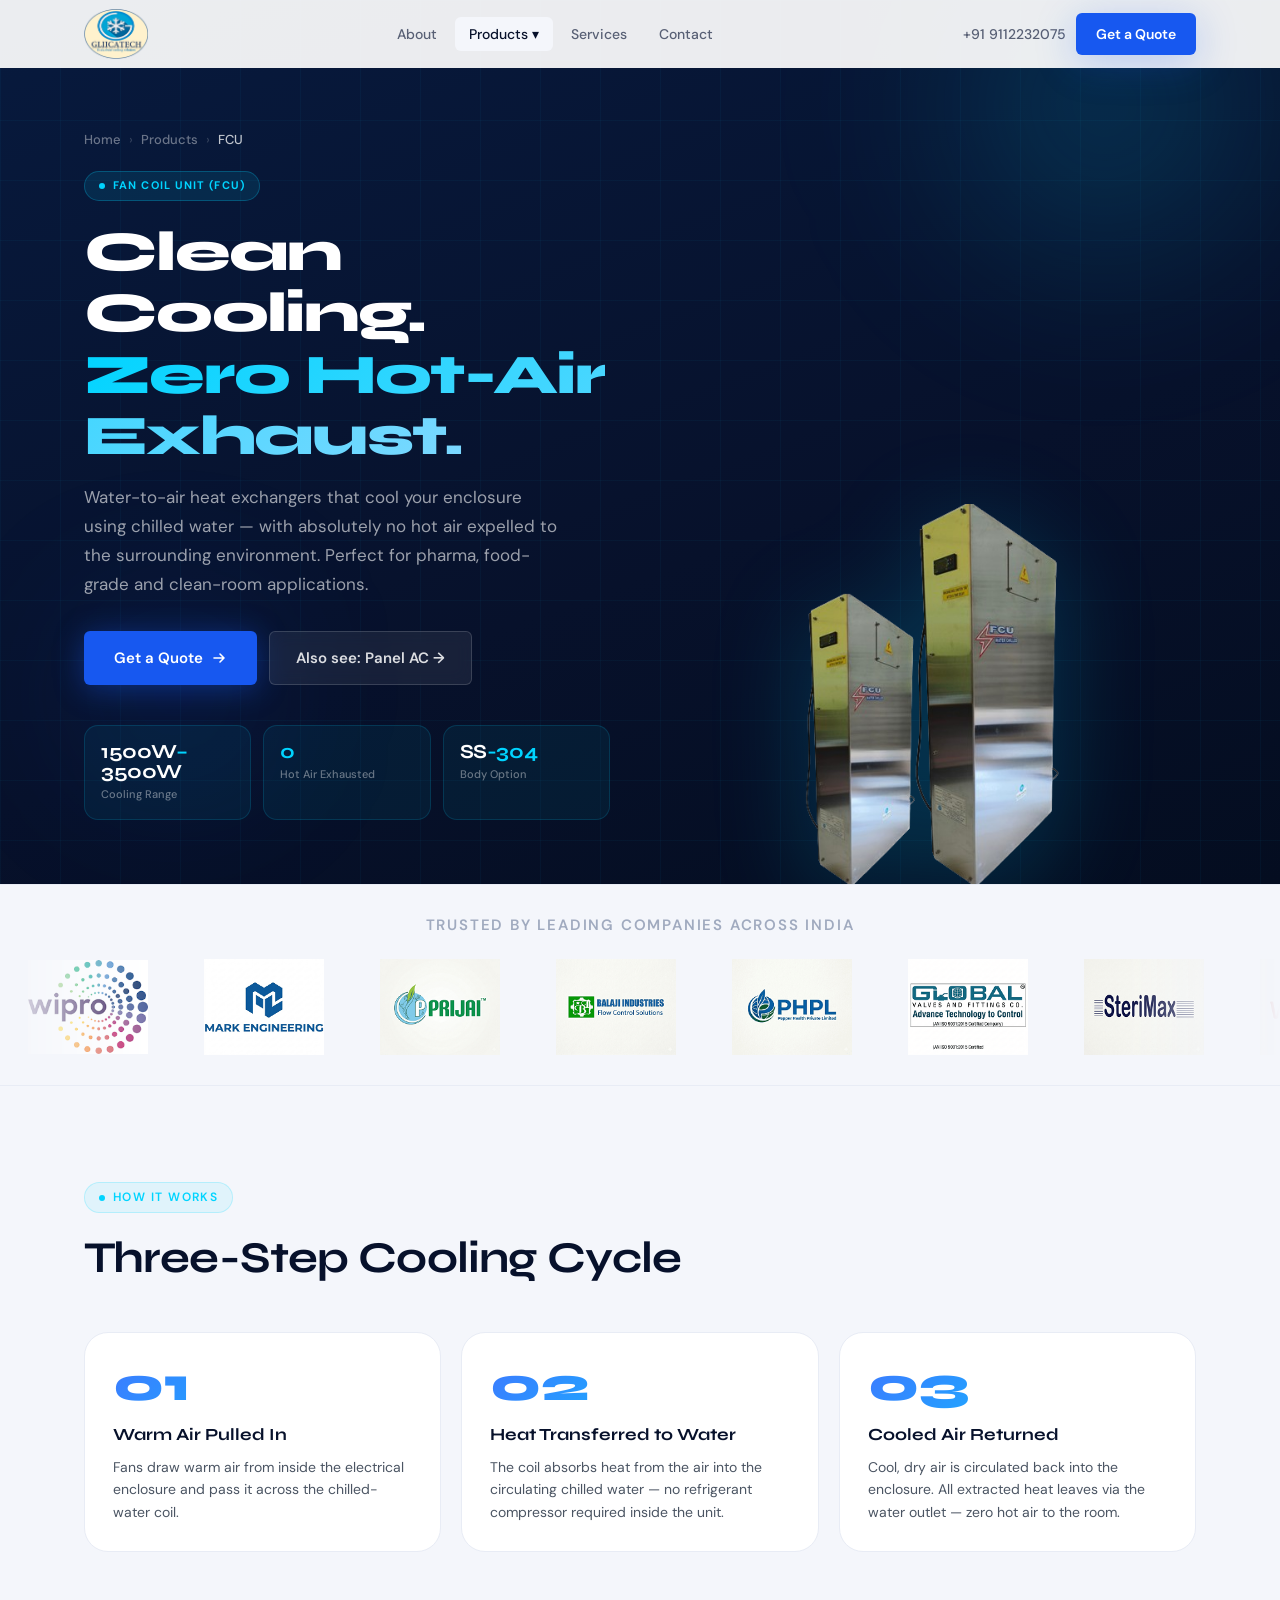
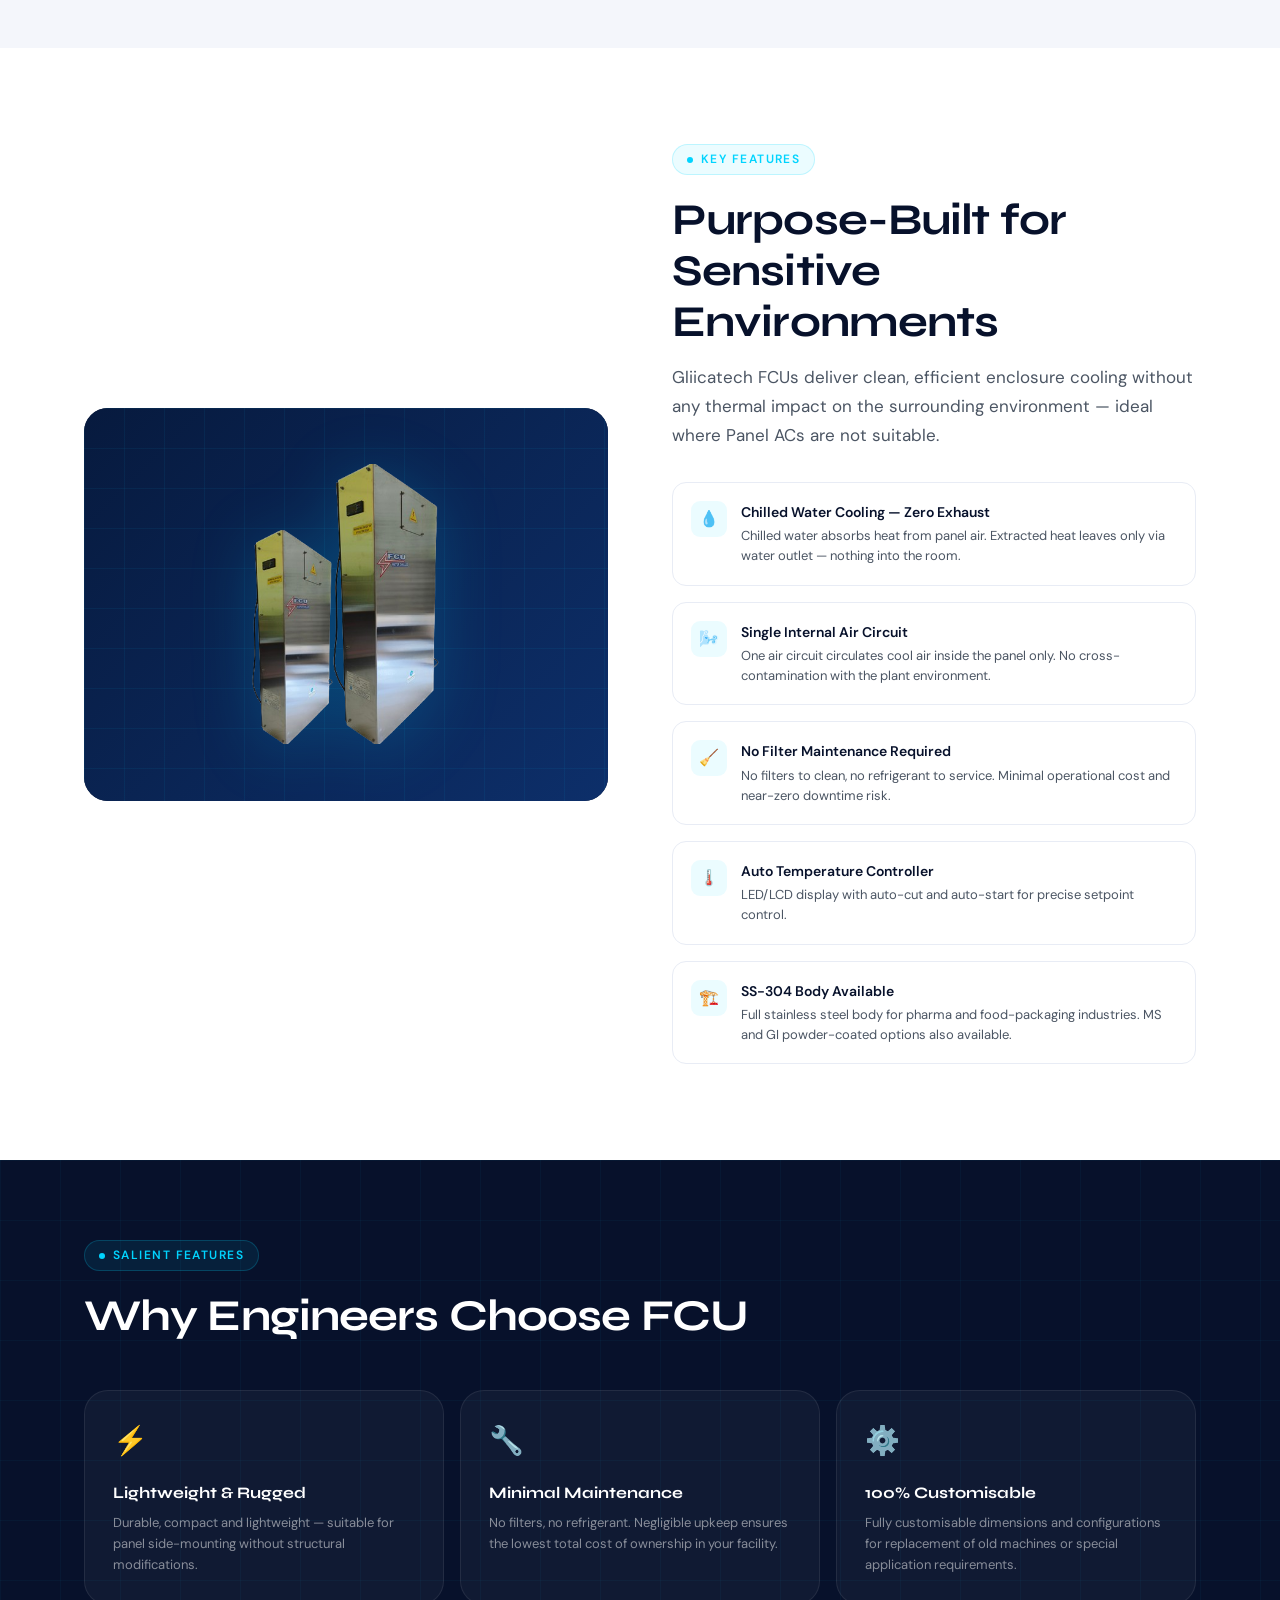
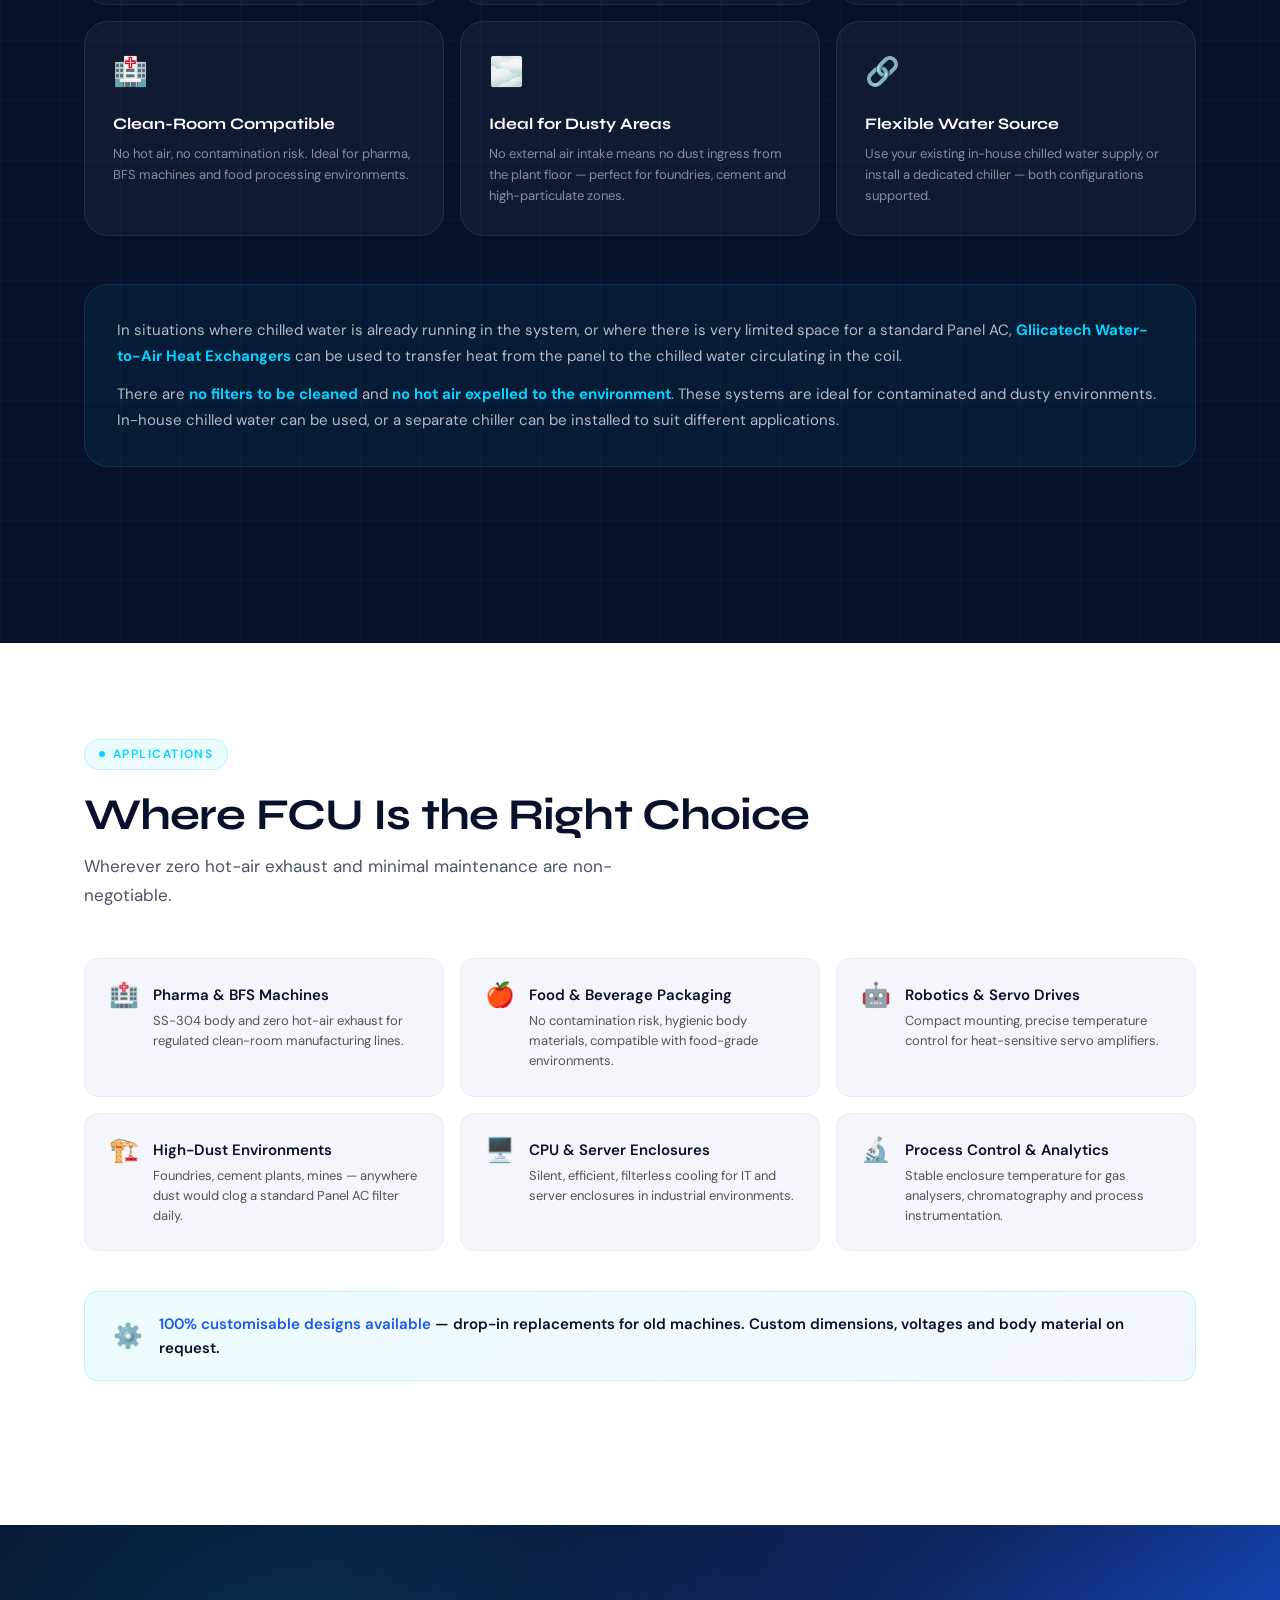
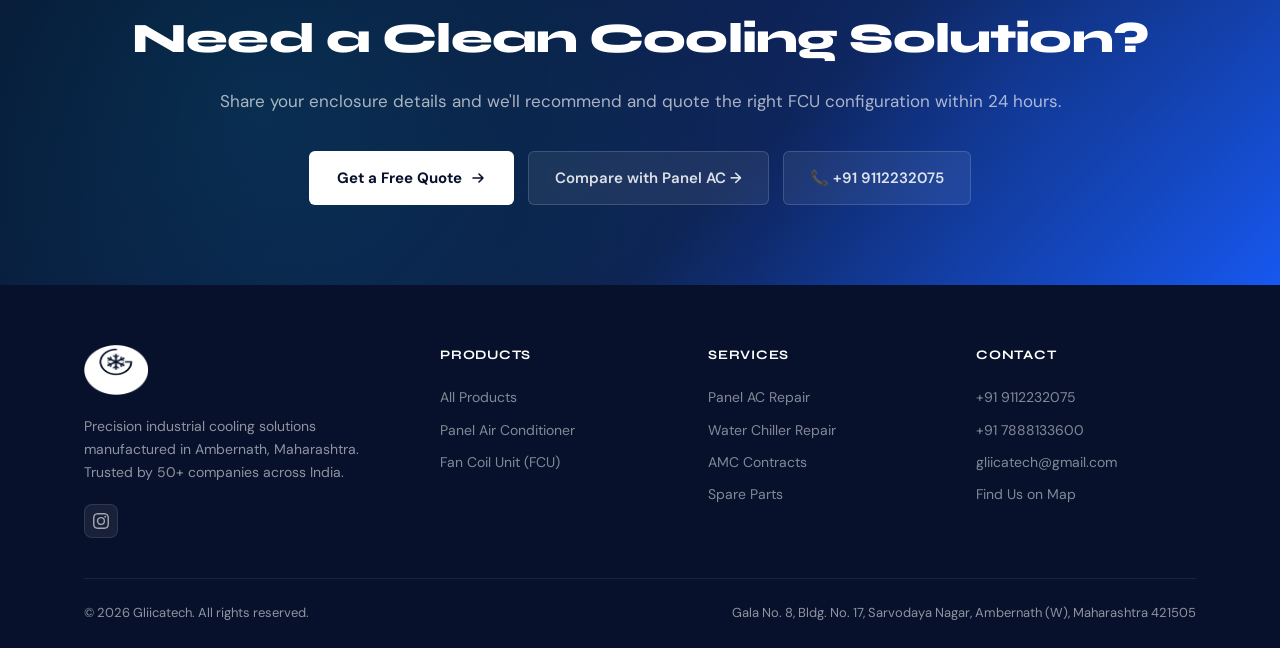
==== commit 96742e42: "Remove 'Gliicatech' text from nav and footer Removed logo text from navigation and footer." ====
--- a/fan-coil-unit.html
+++ b/fan-coil-unit.html
@@ -40,7 +40,6 @@
     <div class="nav-inner">
       <a href="index.html" class="nav-logo" aria-label="Gliicatech home">
         <img src="assets/img/logo.png" alt="Gliicatech" class="nav-logo-img">
-        <span class="nav-logo-text">Gliicatech</span>
       </a>
       <ul class="nav-links" role="list">
         <li><a href="index.html#about">About</a></li>
@@ -286,7 +285,6 @@
       <div>
         <a href="index.html" class="nav-logo" style="display:inline-flex">
           <img src="assets/img/logo.png" alt="Gliicatech" class="nav-logo-img" style="filter:brightness(0) invert(1)">
-          <span class="nav-logo-text" style="color:white">Gliicatech</span>
         </a>
         <p class="footer-brand-desc">Precision industrial cooling solutions manufactured in Ambernath, Maharashtra. Trusted by 50+ companies across India.</p>
         <div class="footer-social">
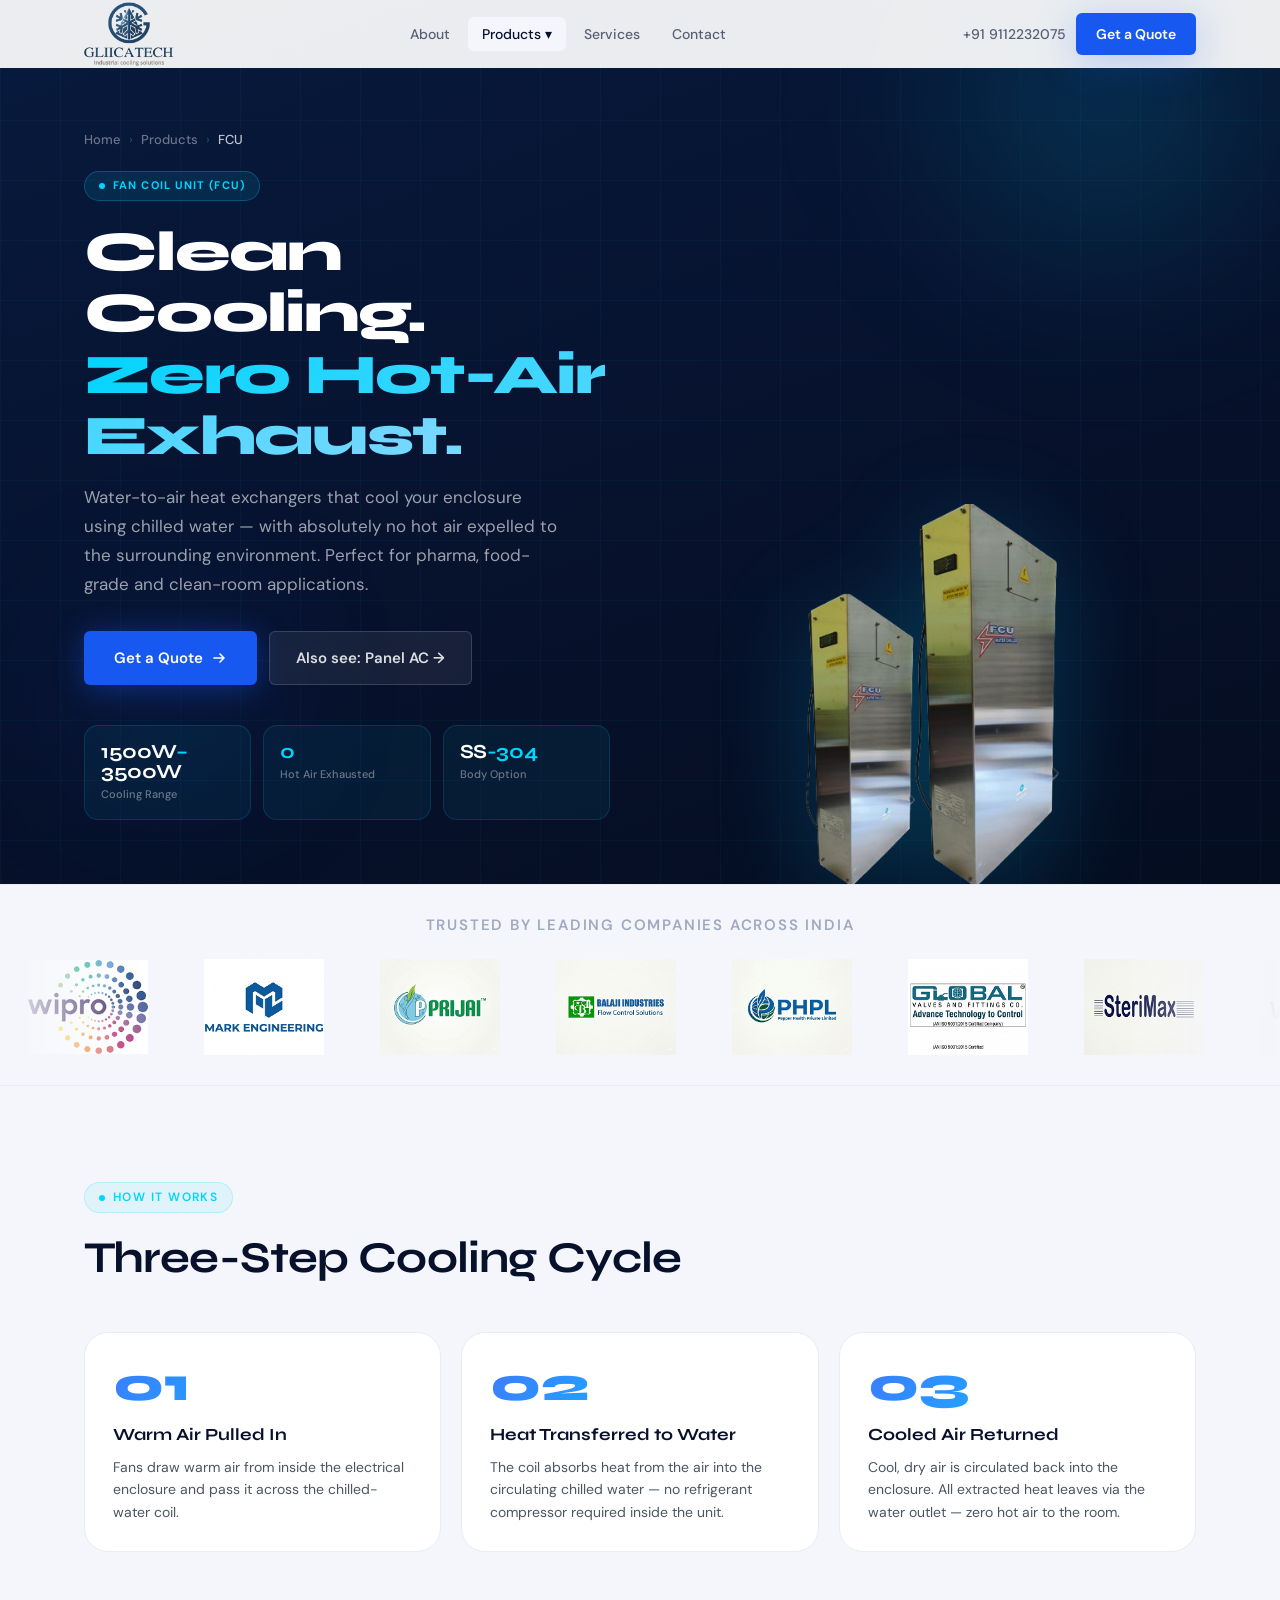
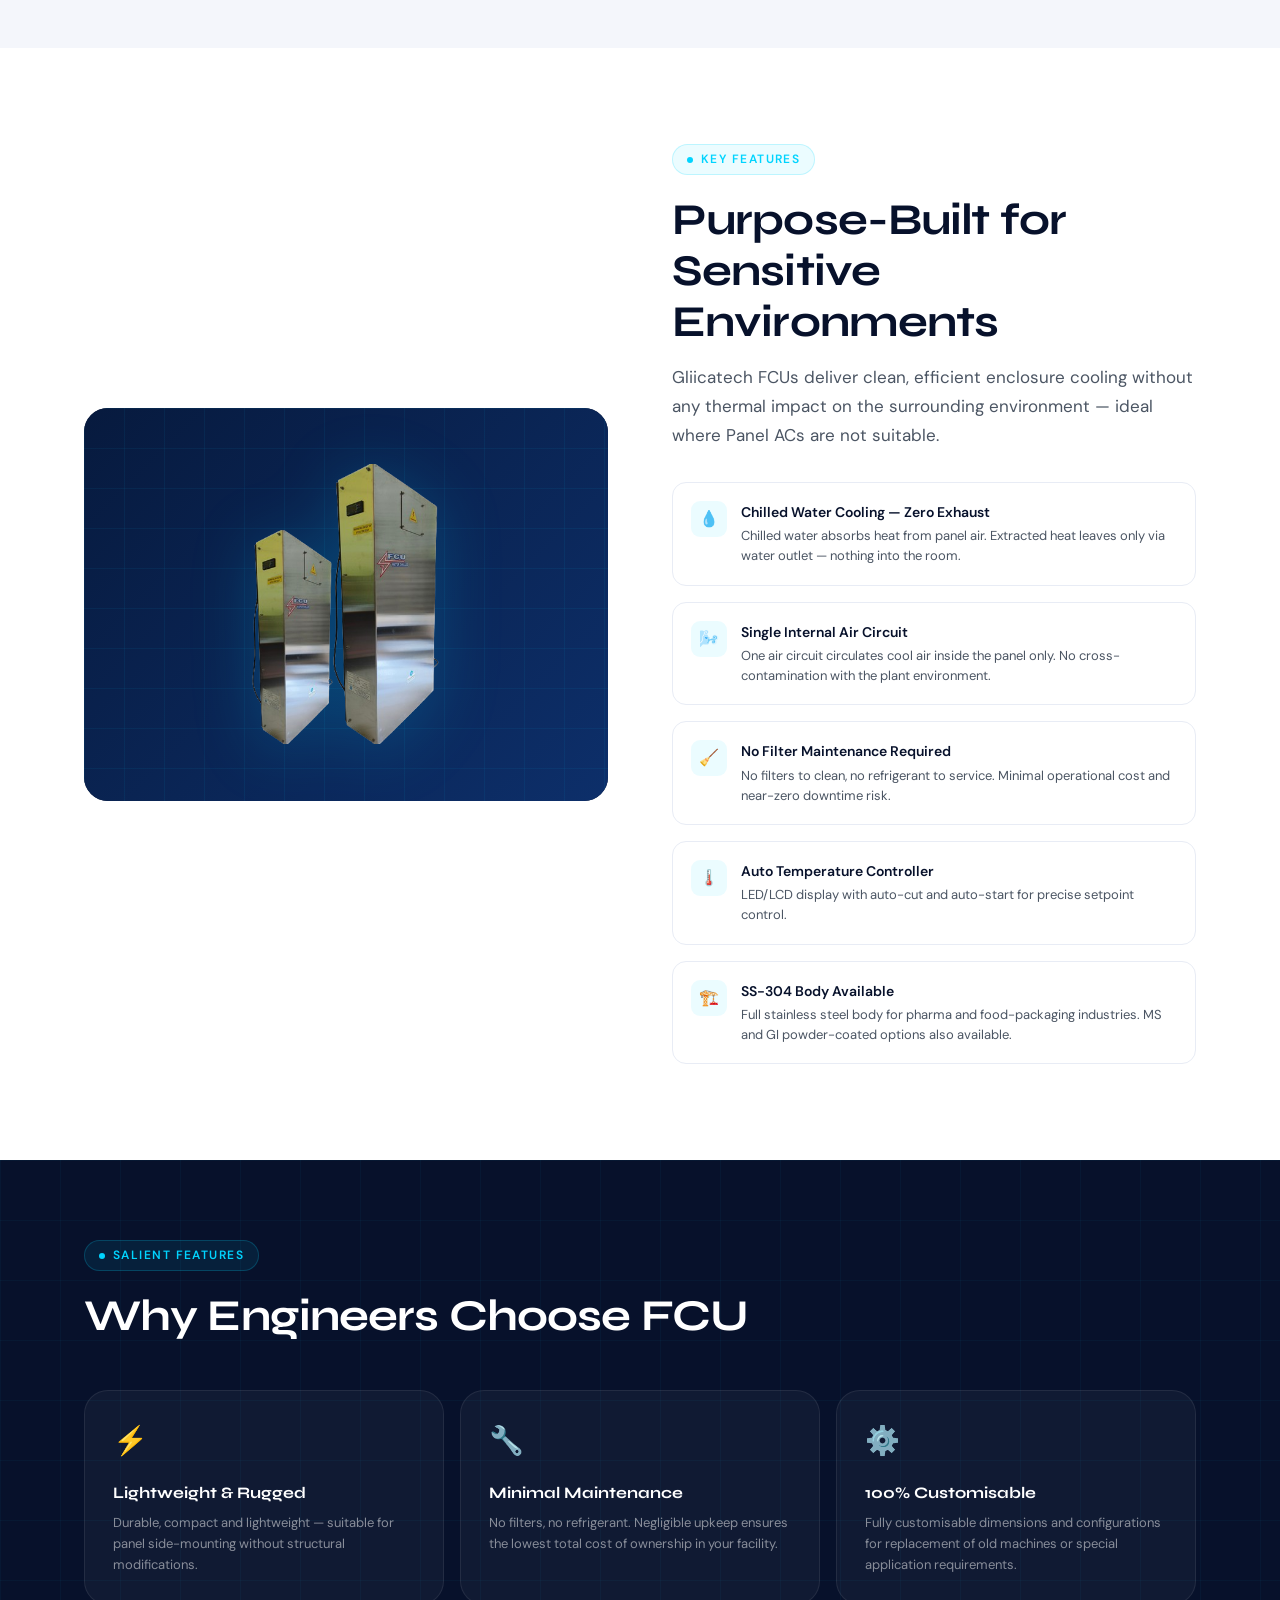
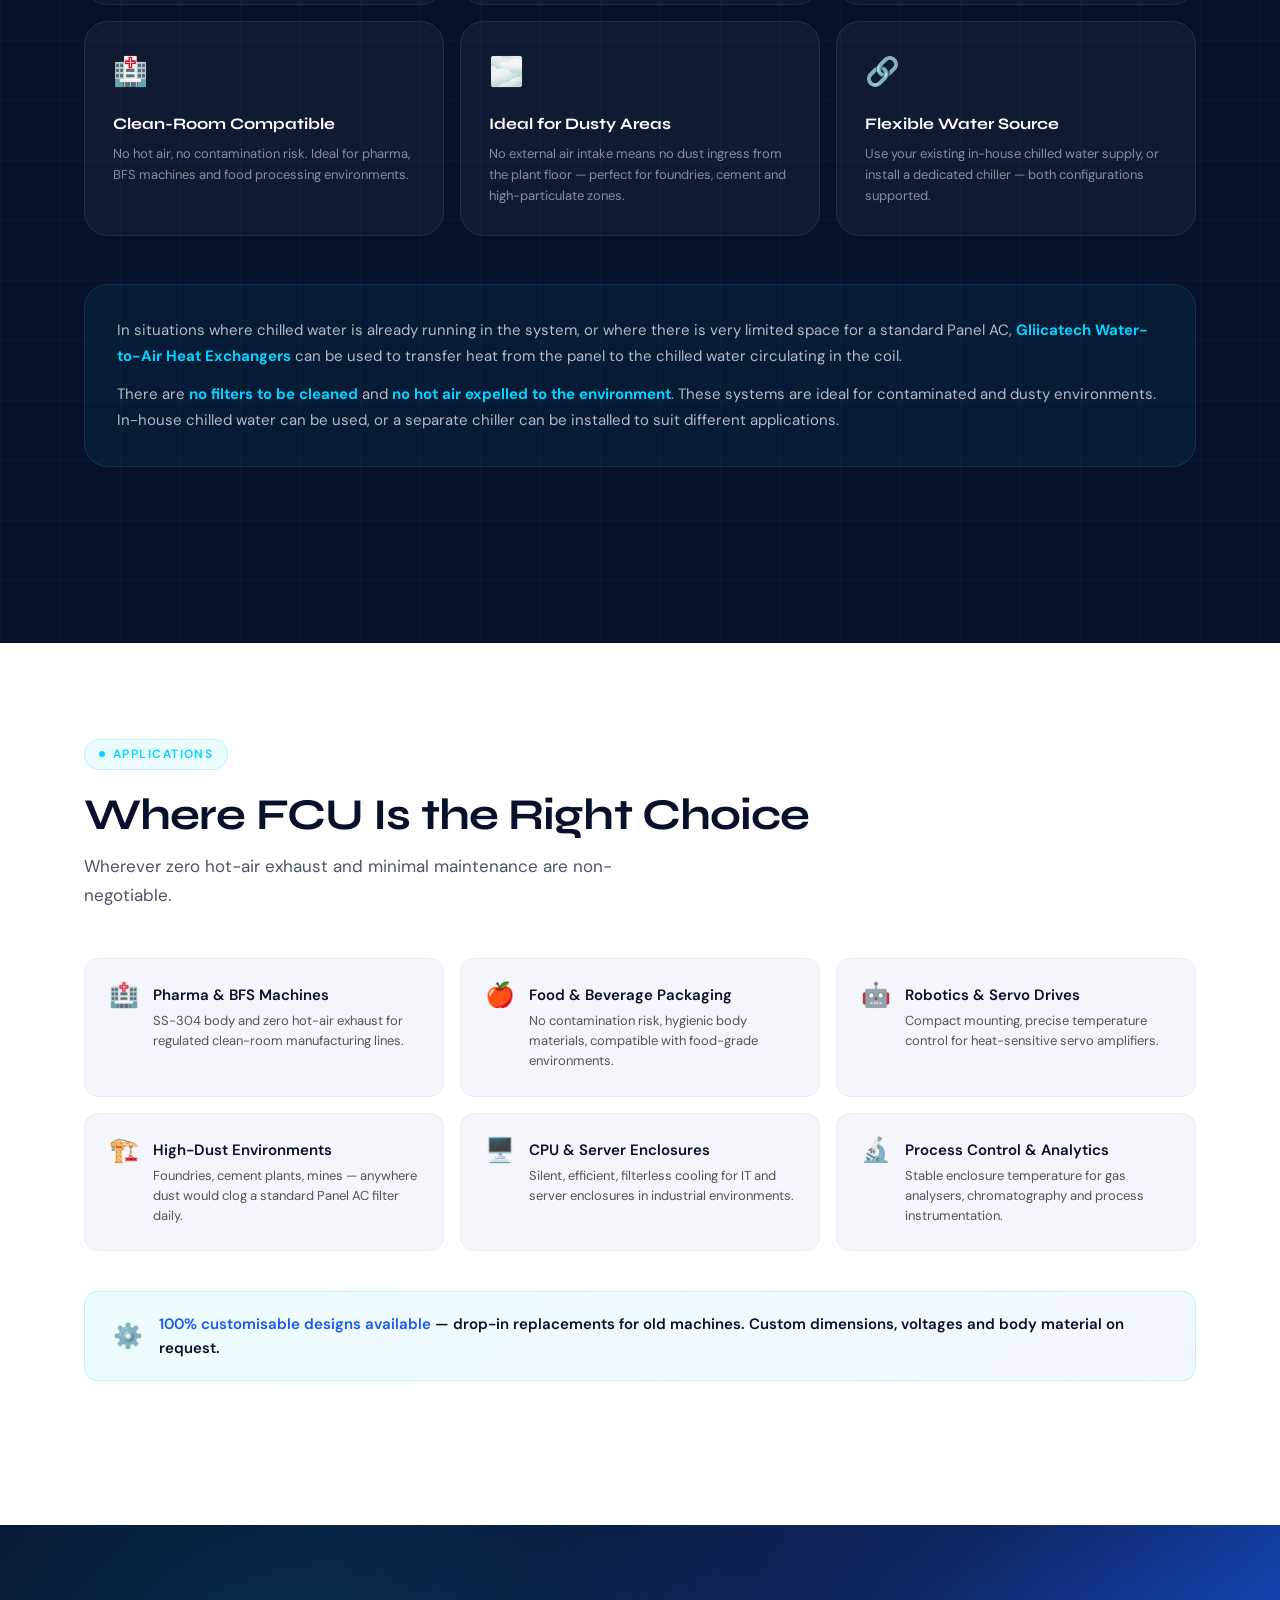
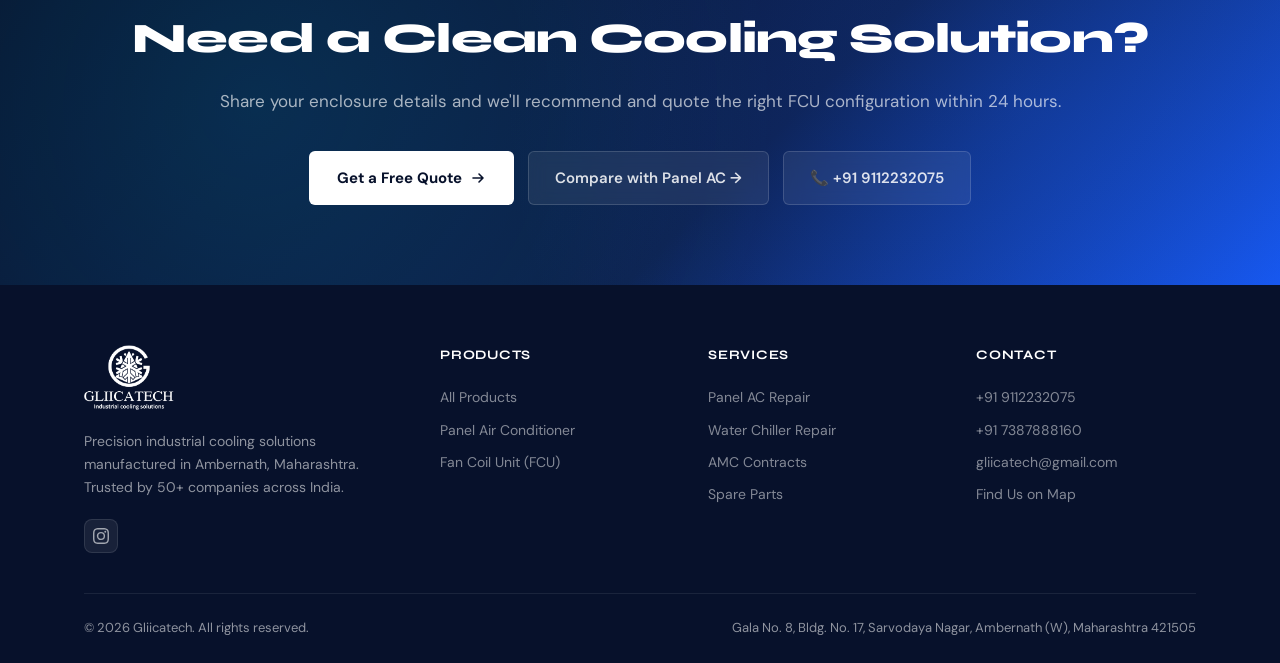
==== commit 6e40593b: "Phone number Change" ====
--- a/fan-coil-unit.html
+++ b/fan-coil-unit.html
@@ -314,7 +314,7 @@
         <div class="footer-col-title">Contact</div>
         <nav class="footer-links">
           <a href="tel:+919112232075">+91 9112232075</a>
-          <a href="tel:+917888133600">+91 7888133600</a>
+          <a href="tel:+917387888160">+91 7387888160</a>
           <a href="mailto:gliicatech@gmail.com">gliicatech@gmail.com</a>
           <a href="index.html#location">Find Us on Map</a>
         </nav>
--- a/assets/css/style.css
+++ b/assets/css/style.css
@@ -223,7 +223,7 @@
   gap: 10px;
 }
 .nav-logo-img {
-  height: 50px;
+  height: 65px;
   width: auto;
   object-fit: contain;
 }
